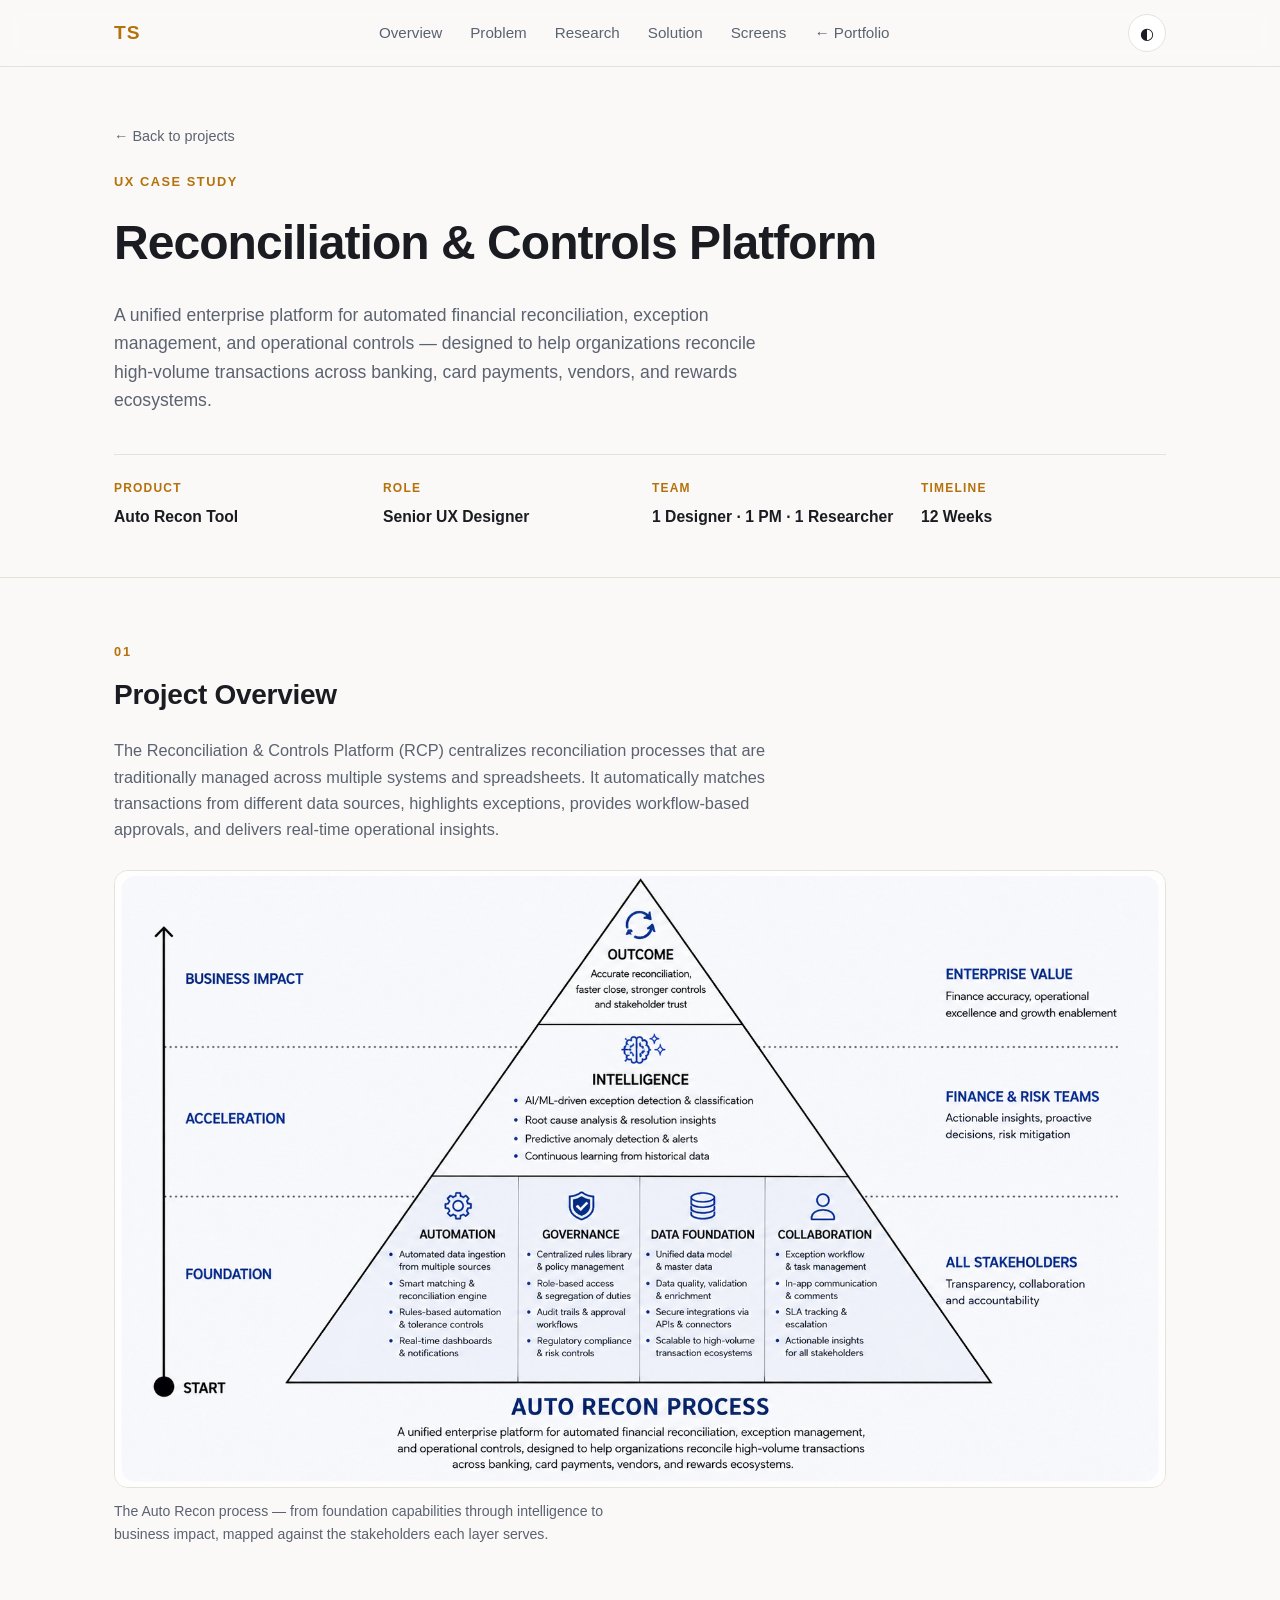
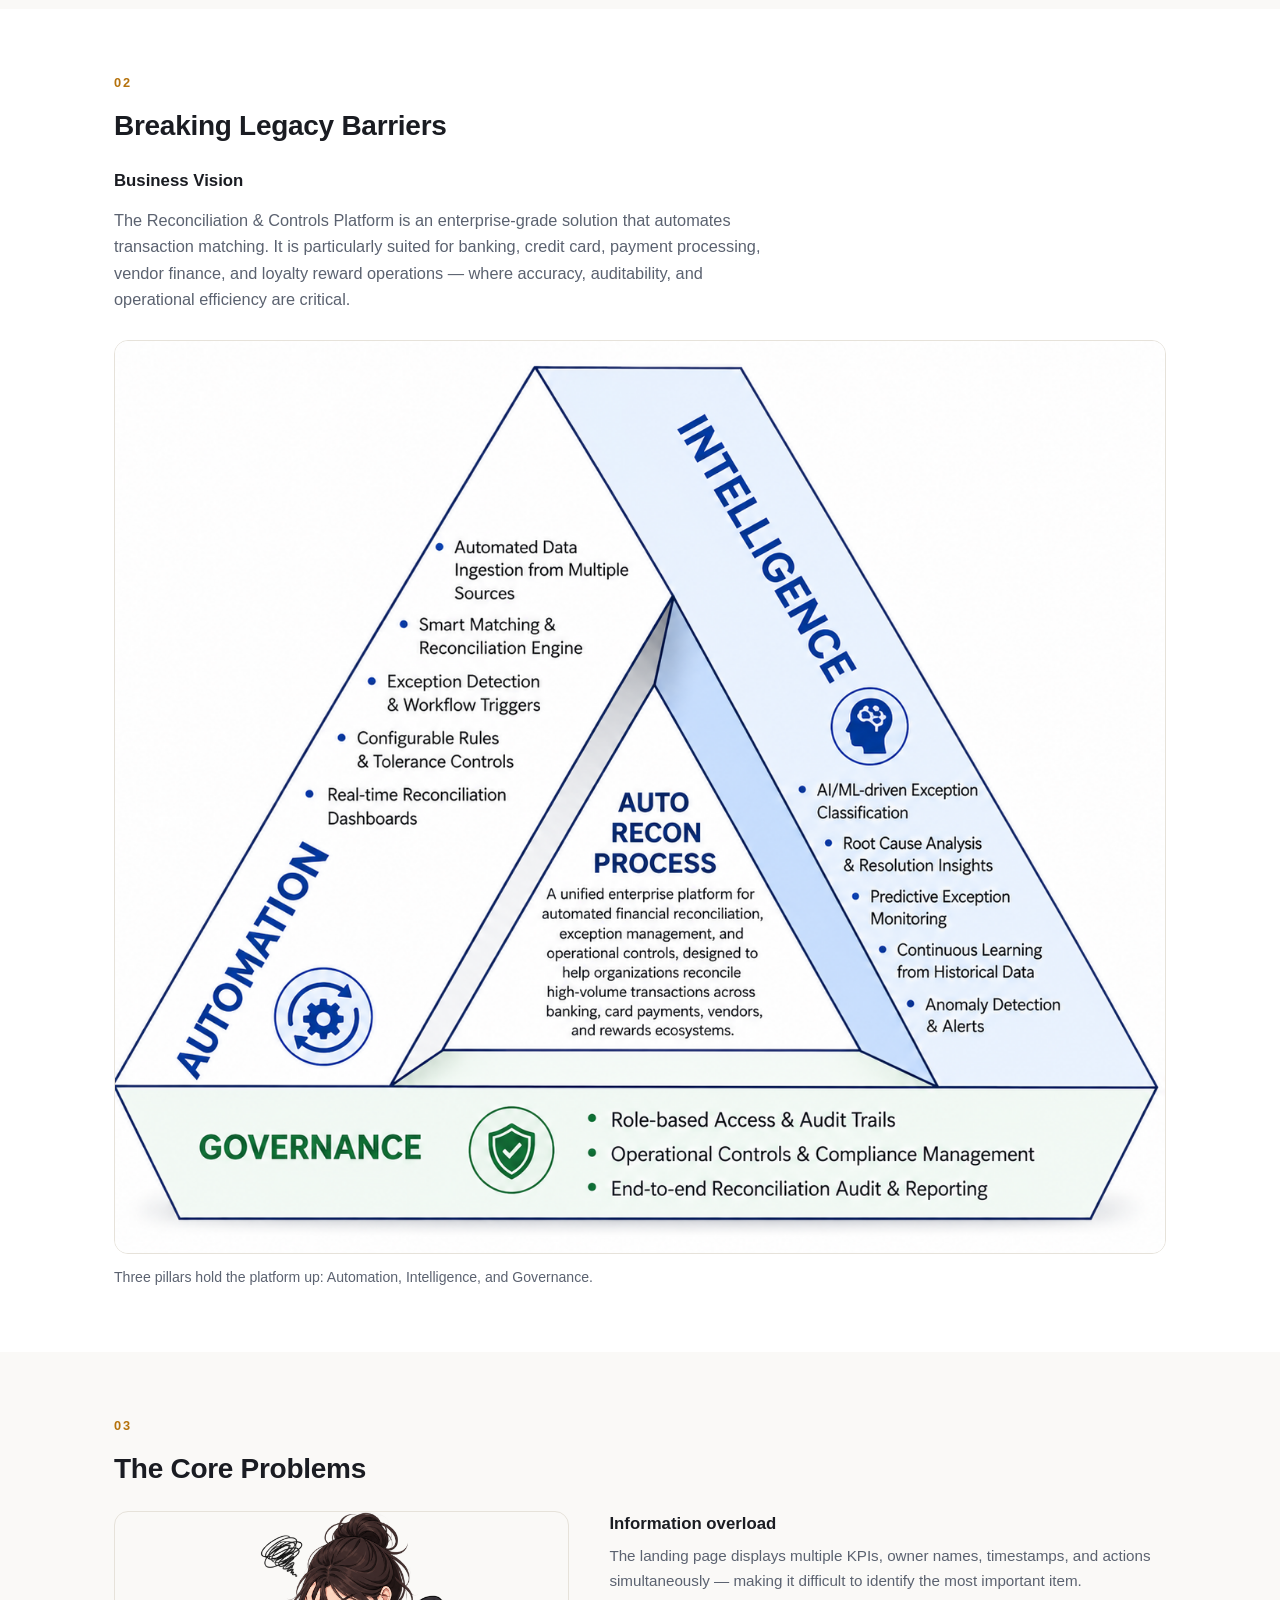
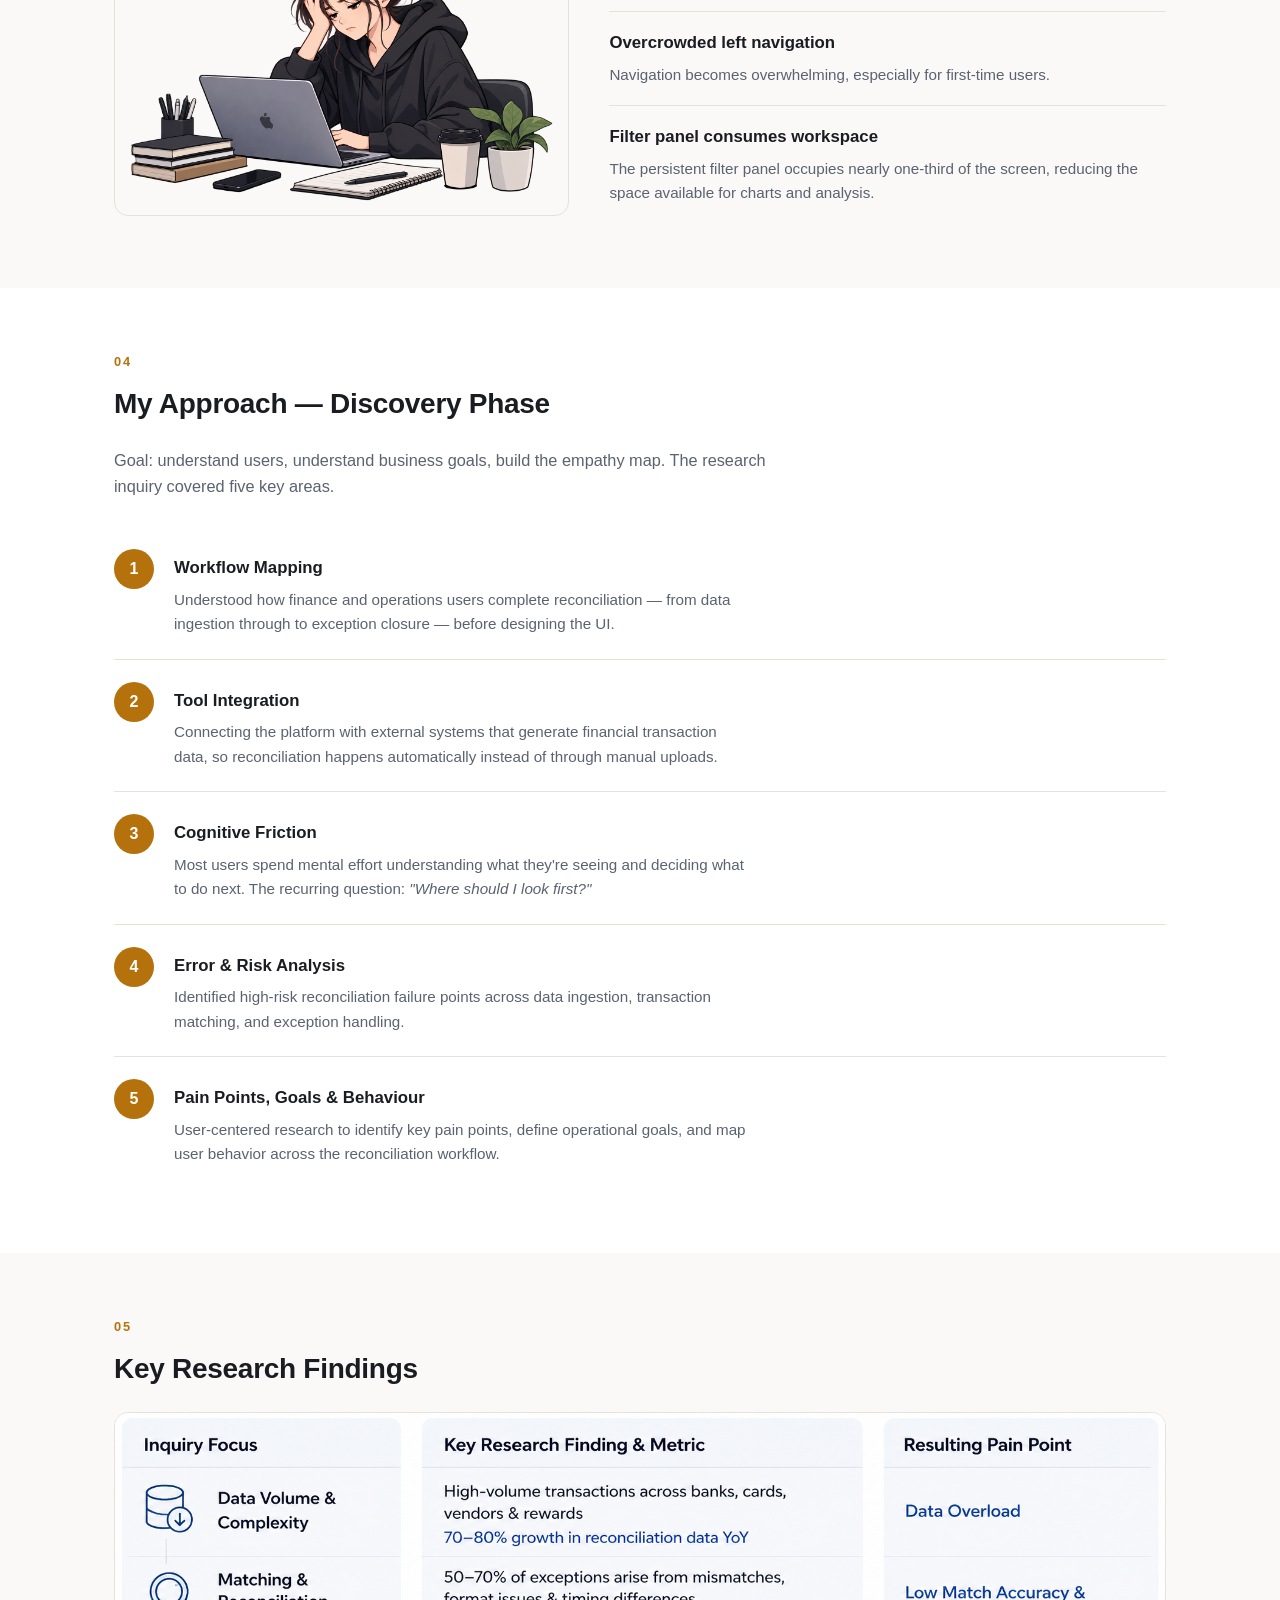
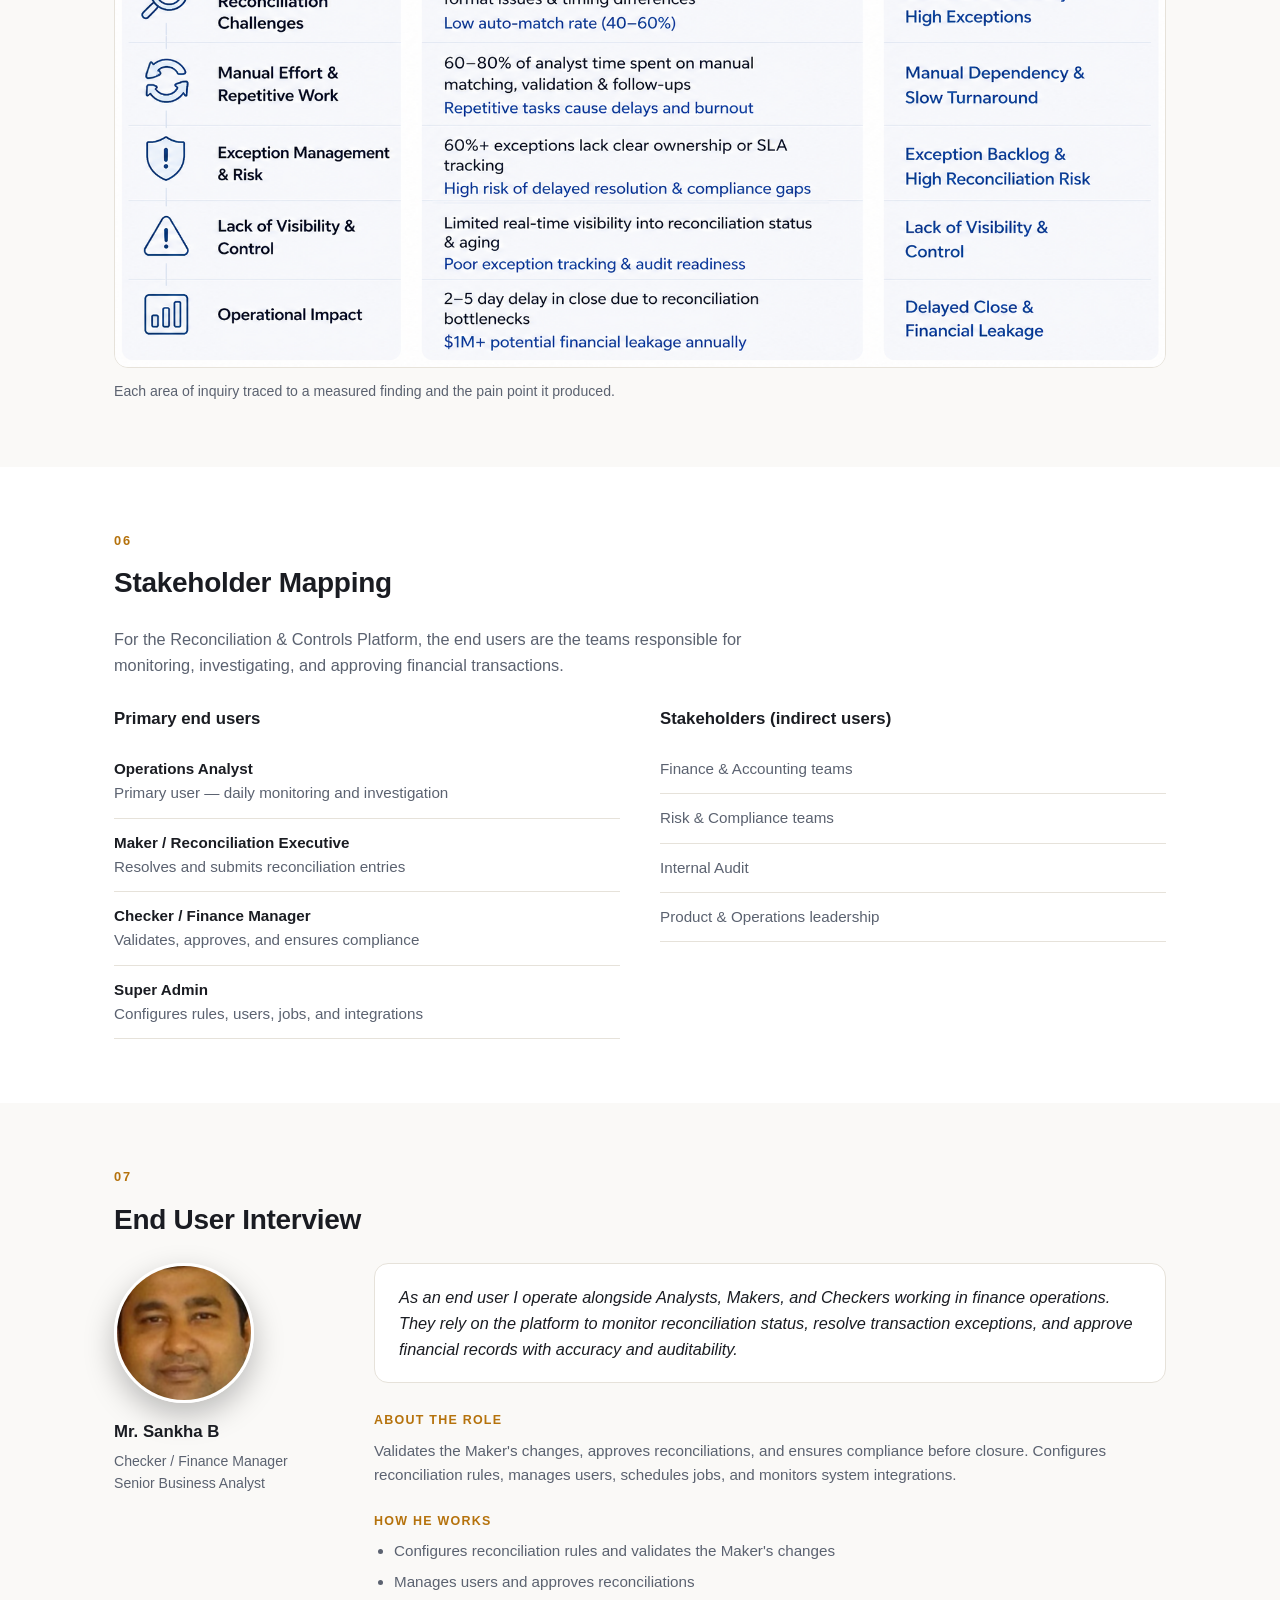
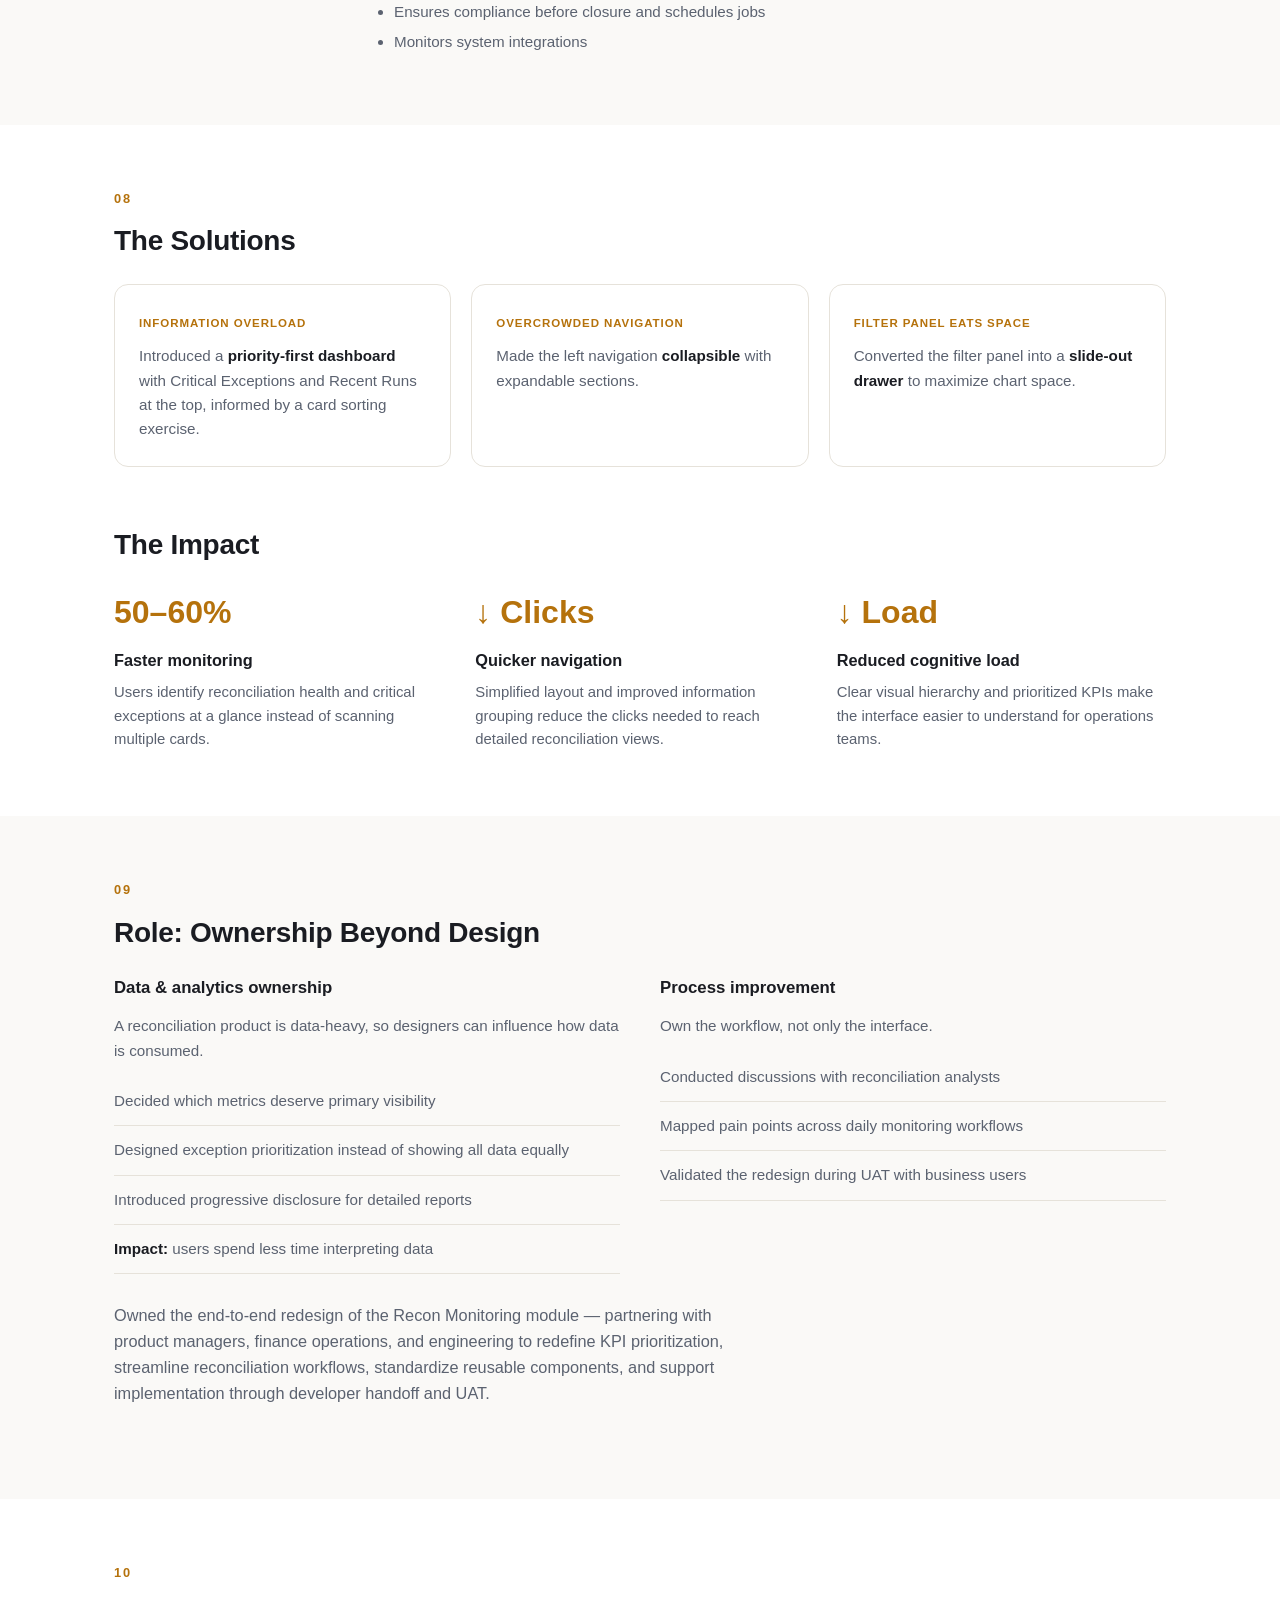
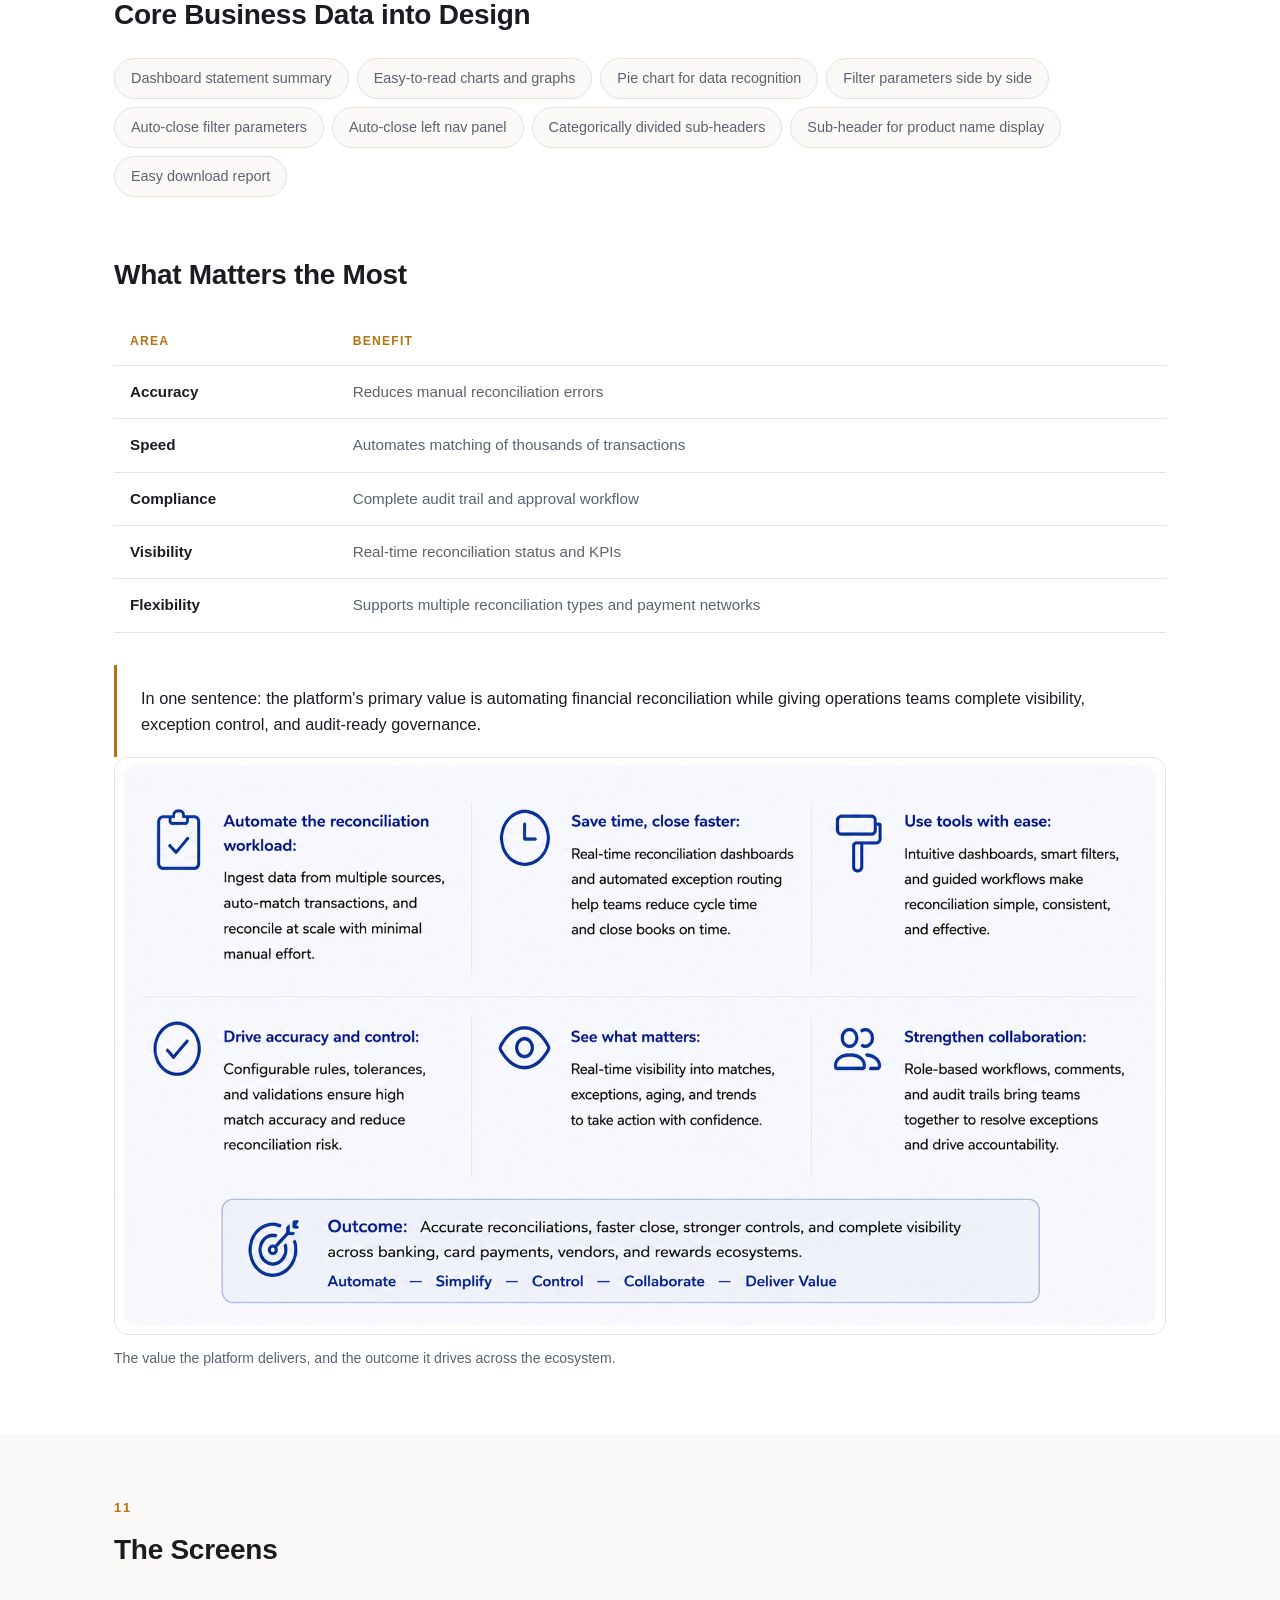
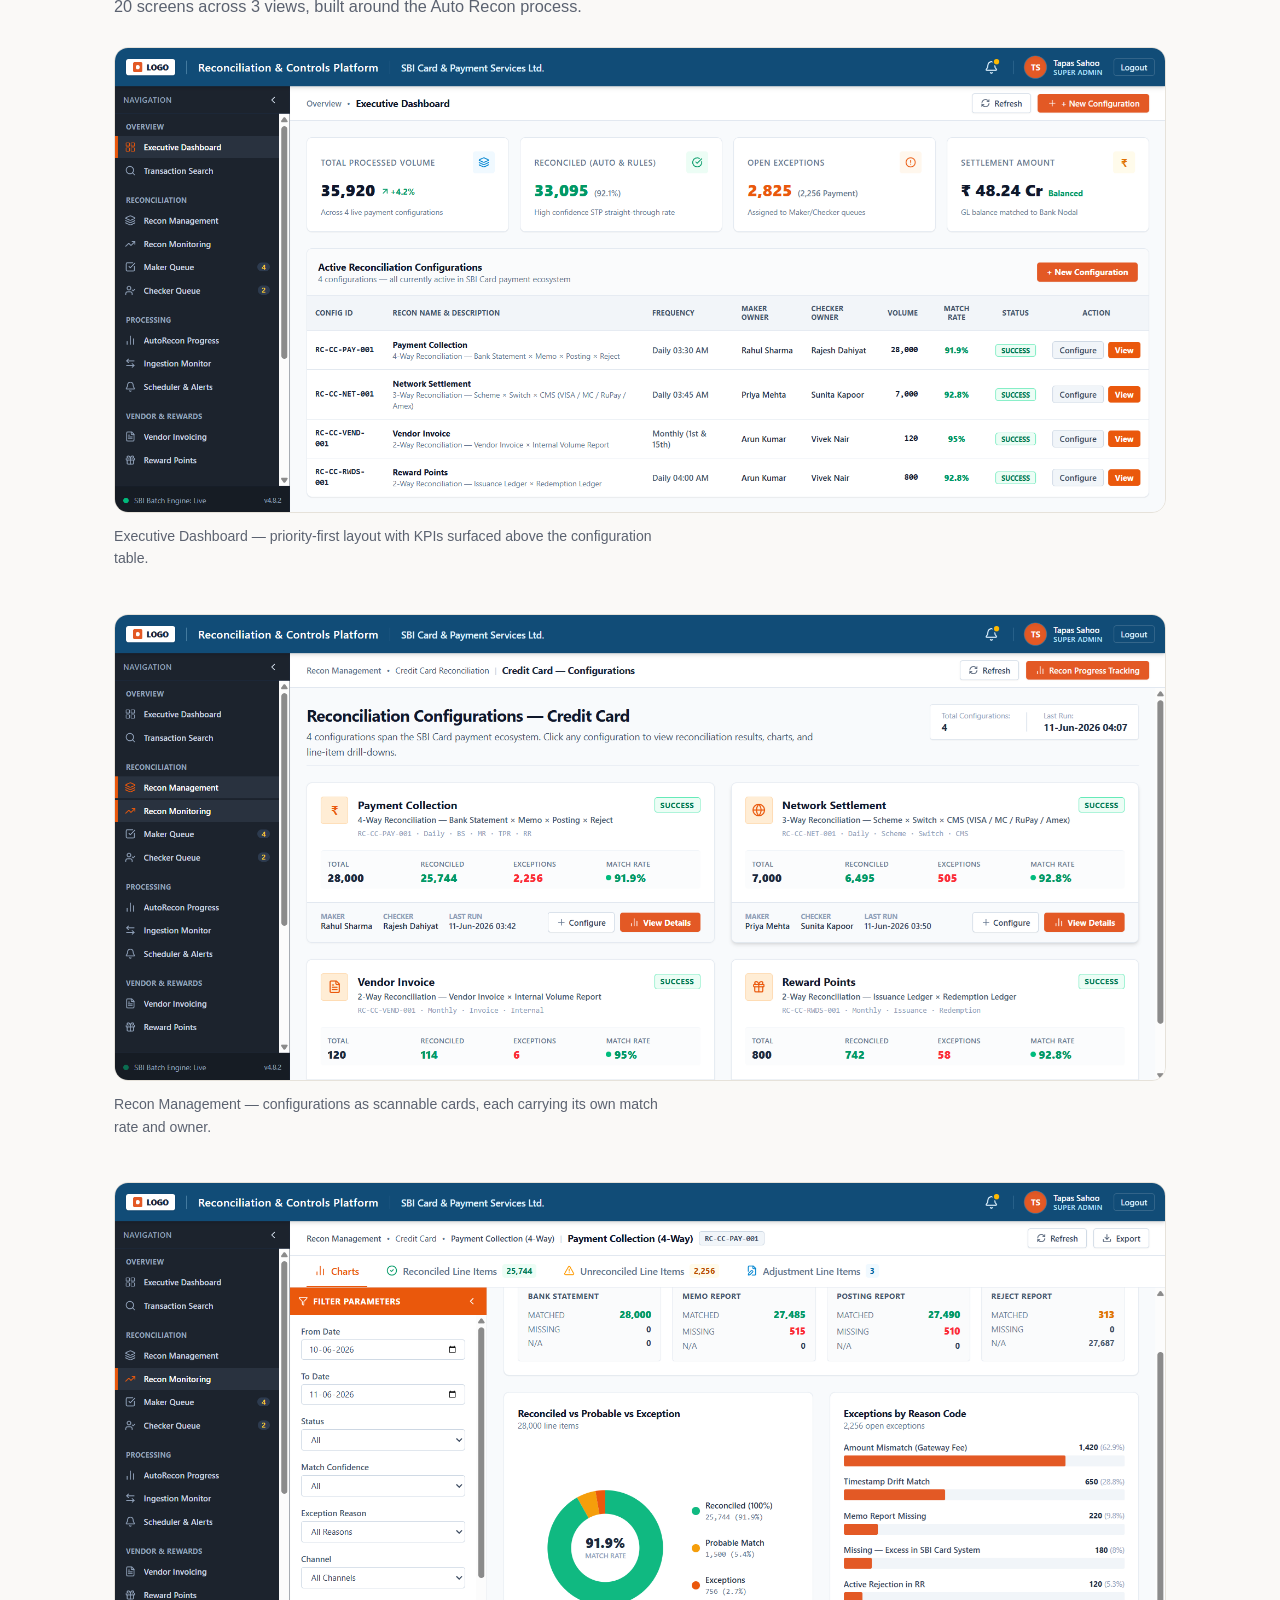
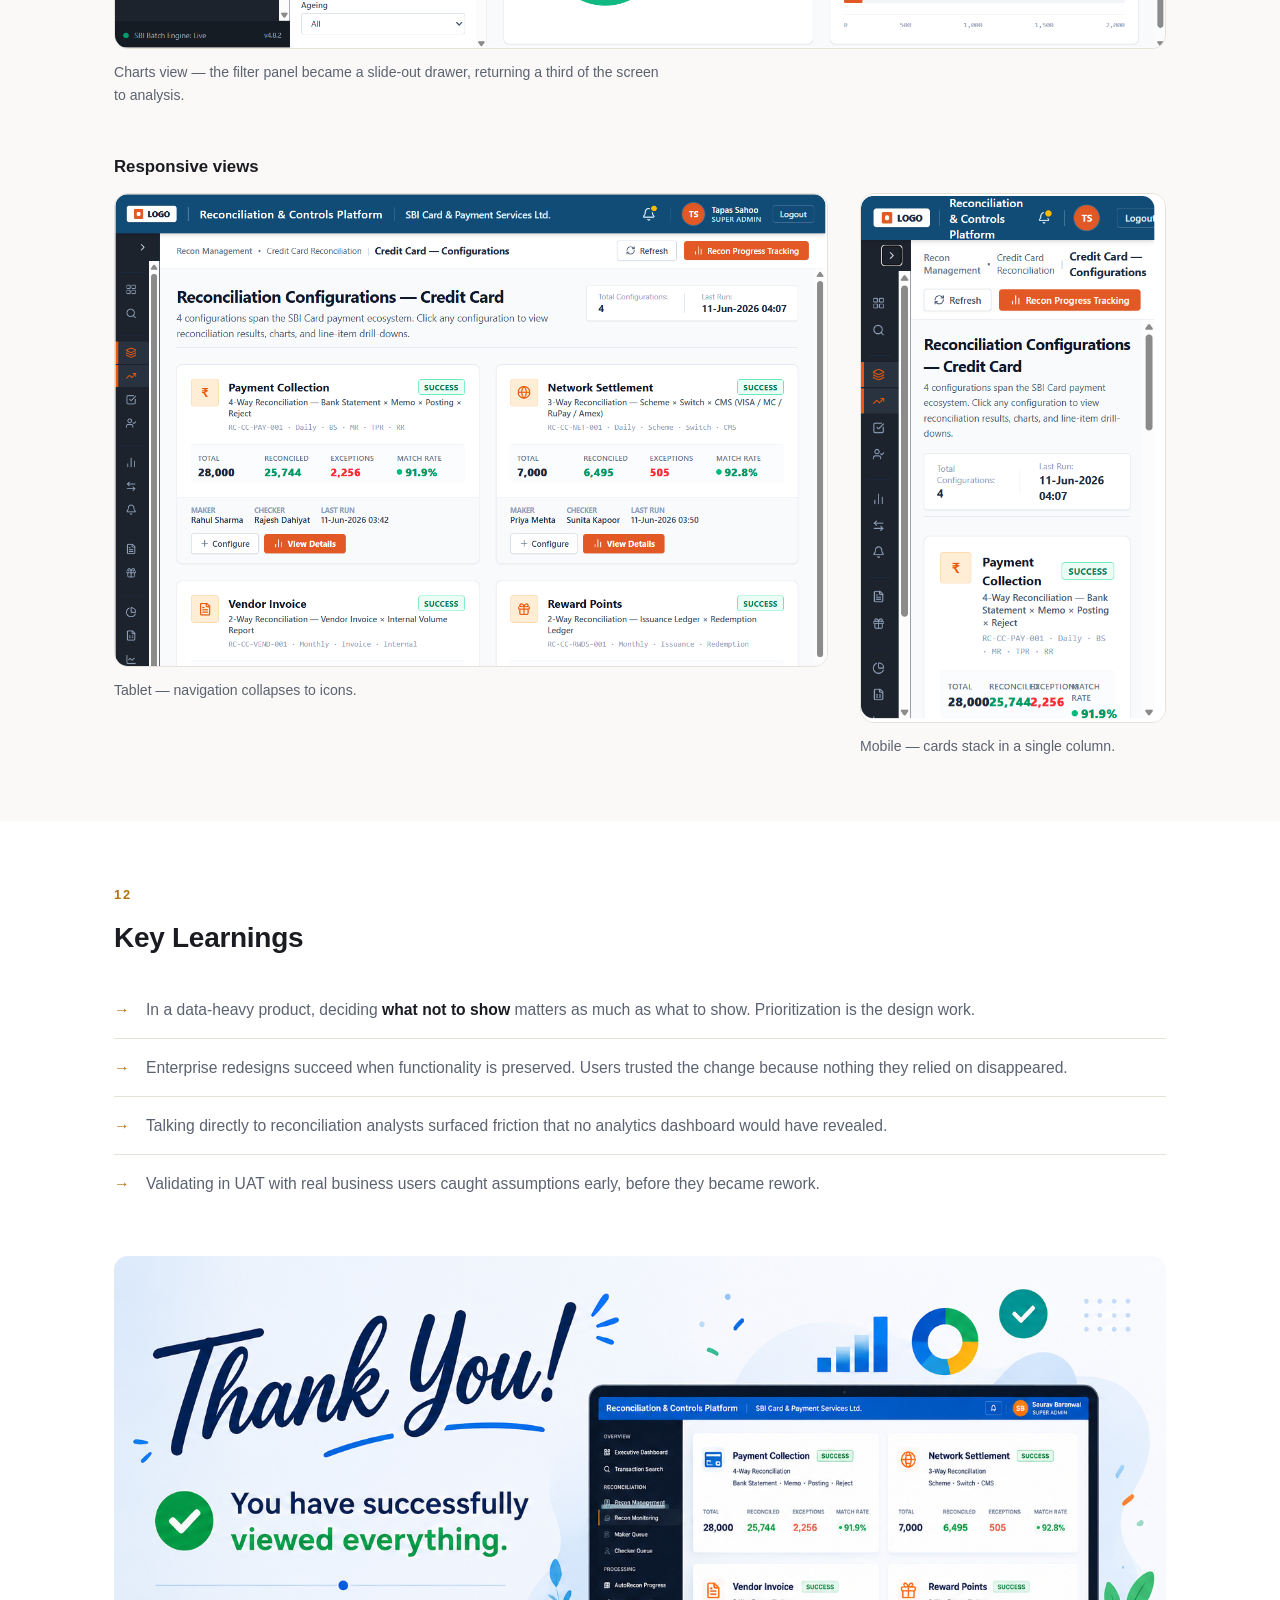
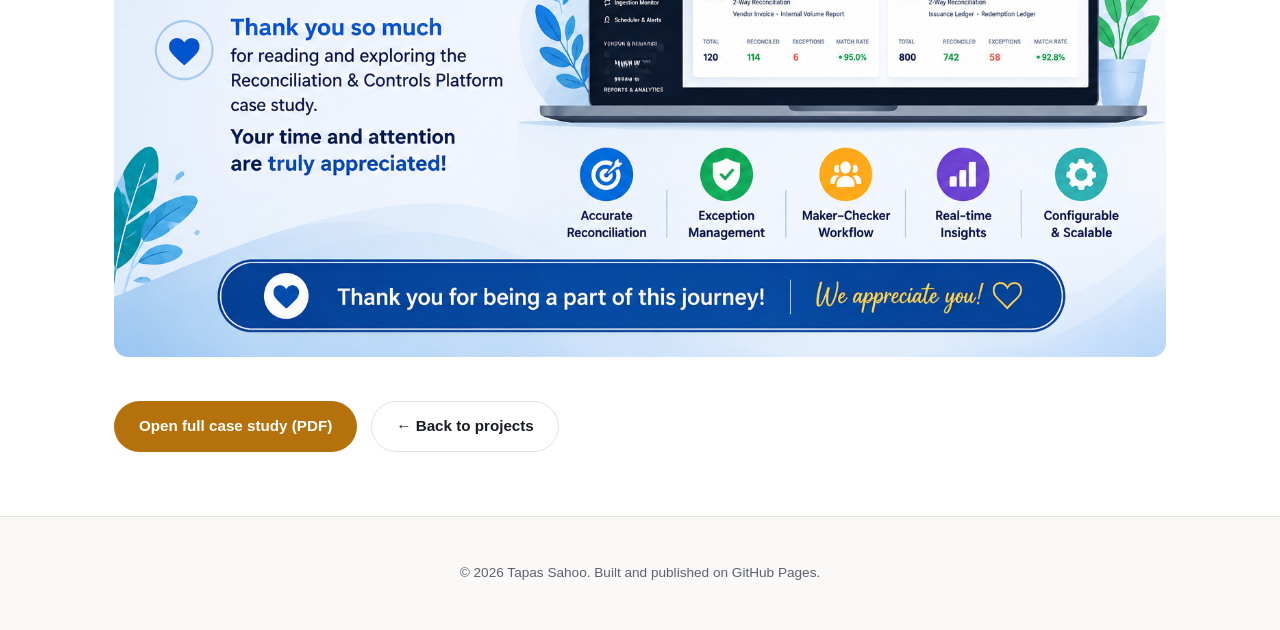
==== sbi-recon-case-study.html @ bb5eb477 "Add SBI Recon Tool UX case study page Split the combined PwC card: Talk2Data / Risk Sensing now link" ====
<!DOCTYPE html>
<html lang="en">
<head>
<meta charset="UTF-8">
<meta name="viewport" content="width=device-width, initial-scale=1.0">
<title>SBI Recon Tool — UX Case Study | Tapas Sahoo</title>
<meta name="description" content="UX case study: Reconciliation &amp; Controls Platform — a unified enterprise platform for automated financial reconciliation, exception management, and operational controls.">
<link rel="icon" href="data:,">
<link rel="stylesheet" href="style.css">
<link rel="stylesheet" href="case-study.css">
</head>
<body>

<nav id="navbar">
  <div class="nav-inner">
    <a href="index.html" class="logo">TS</a>
    <ul class="nav-links">
      <li><a href="#overview">Overview</a></li>
      <li><a href="#problem">Problem</a></li>
      <li><a href="#research">Research</a></li>
      <li><a href="#solution">Solution</a></li>
      <li><a href="#screens">Screens</a></li>
      <li><a href="index.html#projects">← Portfolio</a></li>
    </ul>
    <div class="nav-actions">
      <button id="theme-toggle" aria-label="Toggle color theme">◐</button>
      <button class="nav-toggle" id="nav-toggle" aria-label="Toggle menu">☰</button>
    </div>
  </div>
</nav>

<header class="cs-hero">
  <div class="cs-container">
    <a href="index.html#projects" class="back-link">← Back to projects</a>
    <p class="eyebrow">UX Case Study</p>
    <h1>Reconciliation &amp; Controls Platform</h1>
    <p class="cs-lede">A unified enterprise platform for automated financial reconciliation, exception management, and operational controls — designed to help organizations reconcile high-volume transactions across banking, card payments, vendors, and rewards ecosystems.</p>

    <dl class="cs-meta">
      <div><dt>Product</dt><dd>Auto Recon Tool</dd></div>
      <div><dt>Role</dt><dd>Senior UX Designer</dd></div>
      <div><dt>Team</dt><dd>1 Designer · 1 PM · 1 Researcher</dd></div>
      <div><dt>Timeline</dt><dd>12 Weeks</dd></div>
    </dl>
  </div>
</header>

<main>

  <section id="overview" class="cs-section">
    <div class="cs-container">
      <span class="cs-num">01</span>
      <h2>Project Overview</h2>
      <p class="cs-body">
        The Reconciliation &amp; Controls Platform (RCP) centralizes reconciliation processes that are
        traditionally managed across multiple systems and spreadsheets. It automatically matches
        transactions from different data sources, highlights exceptions, provides workflow-based
        approvals, and delivers real-time operational insights.
      </p>

      <figure class="cs-figure">
        <a href="assets/recon/auto-recon.png" target="_blank" rel="noopener">
          <img src="assets/recon/auto-recon.png" alt="Auto Recon process pyramid showing Foundation, Acceleration, and Business Impact layers mapped to stakeholder value" loading="lazy">
        </a>
        <figcaption>The Auto Recon process — from foundation capabilities through intelligence to business impact, mapped against the stakeholders each layer serves.</figcaption>
      </figure>
    </div>
  </section>

  <section class="cs-section alt">
    <div class="cs-container">
      <span class="cs-num">02</span>
      <h2>Breaking Legacy Barriers</h2>
      <h3 class="cs-sub">Business Vision</h3>
      <p class="cs-body">
        The Reconciliation &amp; Controls Platform is an enterprise-grade solution that automates
        transaction matching. It is particularly suited for banking, credit card, payment processing,
        vendor finance, and loyalty reward operations — where accuracy, auditability, and operational
        efficiency are critical.
      </p>

      <figure class="cs-figure">
        <a href="assets/recon/ownership.png" target="_blank" rel="noopener">
          <img src="assets/recon/ownership.png" alt="Platform pillars triangle: Automation, Intelligence, and Governance surrounding the Auto Recon process" loading="lazy">
        </a>
        <figcaption>Three pillars hold the platform up: Automation, Intelligence, and Governance.</figcaption>
      </figure>
    </div>
  </section>

  <section id="problem" class="cs-section">
    <div class="cs-container">
      <span class="cs-num">03</span>
      <h2>The Core Problems</h2>

      <div class="cs-split">
        <div class="cs-split-media">
          <img src="assets/recon/problem.png" alt="Illustration of an analyst looking overwhelmed at a laptop" loading="lazy">
        </div>
        <div class="cs-split-body">
          <div class="problem-item">
            <h3>Information overload</h3>
            <p>The landing page displays multiple KPIs, owner names, timestamps, and actions simultaneously — making it difficult to identify the most important item.</p>
          </div>
          <div class="problem-item">
            <h3>Overcrowded left navigation</h3>
            <p>Navigation becomes overwhelming, especially for first-time users.</p>
          </div>
          <div class="problem-item">
            <h3>Filter panel consumes workspace</h3>
            <p>The persistent filter panel occupies nearly one-third of the screen, reducing the space available for charts and analysis.</p>
          </div>
        </div>
      </div>
    </div>
  </section>

  <section id="research" class="cs-section alt">
    <div class="cs-container">
      <span class="cs-num">04</span>
      <h2>My Approach — Discovery Phase</h2>
      <p class="cs-body">Goal: understand users, understand business goals, build the empathy map. The research inquiry covered five key areas.</p>

      <ol class="approach-list">
        <li>
          <span class="approach-num">1</span>
          <div>
            <h3>Workflow Mapping</h3>
            <p>Understood how finance and operations users complete reconciliation — from data ingestion through to exception closure — before designing the UI.</p>
          </div>
        </li>
        <li>
          <span class="approach-num">2</span>
          <div>
            <h3>Tool Integration</h3>
            <p>Connecting the platform with external systems that generate financial transaction data, so reconciliation happens automatically instead of through manual uploads.</p>
          </div>
        </li>
        <li>
          <span class="approach-num">3</span>
          <div>
            <h3>Cognitive Friction</h3>
            <p>Most users spend mental effort understanding what they're seeing and deciding what to do next. The recurring question: <em>"Where should I look first?"</em></p>
          </div>
        </li>
        <li>
          <span class="approach-num">4</span>
          <div>
            <h3>Error &amp; Risk Analysis</h3>
            <p>Identified high-risk reconciliation failure points across data ingestion, transaction matching, and exception handling.</p>
          </div>
        </li>
        <li>
          <span class="approach-num">5</span>
          <div>
            <h3>Pain Points, Goals &amp; Behaviour</h3>
            <p>User-centered research to identify key pain points, define operational goals, and map user behavior across the reconciliation workflow.</p>
          </div>
        </li>
      </ol>
    </div>
  </section>

  <section class="cs-section">
    <div class="cs-container">
      <span class="cs-num">05</span>
      <h2>Key Research Findings</h2>

      <figure class="cs-figure">
        <a href="assets/recon/key-findings.png" target="_blank" rel="noopener">
          <img src="assets/recon/key-findings.png" alt="Research findings table mapping inquiry focus to key metrics and the resulting pain point" loading="lazy">
        </a>
        <figcaption>Each area of inquiry traced to a measured finding and the pain point it produced.</figcaption>
      </figure>
    </div>
  </section>

  <section class="cs-section alt">
    <div class="cs-container">
      <span class="cs-num">06</span>
      <h2>Stakeholder Mapping</h2>
      <p class="cs-body">
        For the Reconciliation &amp; Controls Platform, the end users are the teams responsible for
        monitoring, investigating, and approving financial transactions.
      </p>

      <div class="two-col">
        <div>
          <h3 class="cs-sub">Primary end users</h3>
          <ul class="plain-list">
            <li><strong>Operations Analyst</strong><br>Primary user — daily monitoring and investigation</li>
            <li><strong>Maker / Reconciliation Executive</strong><br>Resolves and submits reconciliation entries</li>
            <li><strong>Checker / Finance Manager</strong><br>Validates, approves, and ensures compliance</li>
            <li><strong>Super Admin</strong><br>Configures rules, users, jobs, and integrations</li>
          </ul>
        </div>
        <div>
          <h3 class="cs-sub">Stakeholders (indirect users)</h3>
          <ul class="plain-list">
            <li>Finance &amp; Accounting teams</li>
            <li>Risk &amp; Compliance teams</li>
            <li>Internal Audit</li>
            <li>Product &amp; Operations leadership</li>
          </ul>
        </div>
      </div>
    </div>
  </section>

  <section class="cs-section">
    <div class="cs-container">
      <span class="cs-num">07</span>
      <h2>End User Interview</h2>

      <div class="interview">
        <div class="interview-person">
          <img src="assets/recon/sankha-b.png" alt="Portrait of Mr. Sankha B, Senior Business Analyst" loading="lazy">
          <h3>Mr. Sankha B</h3>
          <p class="interview-role">Checker / Finance Manager<br>Senior Business Analyst</p>
        </div>
        <div class="interview-body">
          <blockquote>
            As an end user I operate alongside Analysts, Makers, and Checkers working in finance
            operations. They rely on the platform to monitor reconciliation status, resolve transaction
            exceptions, and approve financial records with accuracy and auditability.
          </blockquote>
          <h4>About the role</h4>
          <p>Validates the Maker's changes, approves reconciliations, and ensures compliance before closure. Configures reconciliation rules, manages users, schedules jobs, and monitors system integrations.</p>
          <h4>How he works</h4>
          <ul>
            <li>Configures reconciliation rules and validates the Maker's changes</li>
            <li>Manages users and approves reconciliations</li>
            <li>Ensures compliance before closure and schedules jobs</li>
            <li>Monitors system integrations</li>
          </ul>
        </div>
      </div>
    </div>
  </section>

  <section id="solution" class="cs-section alt">
    <div class="cs-container">
      <span class="cs-num">08</span>
      <h2>The Solutions</h2>

      <div class="solution-grid">
        <div class="solution-card">
          <span class="solution-tag">Information overload</span>
          <p>Introduced a <strong>priority-first dashboard</strong> with Critical Exceptions and Recent Runs at the top, informed by a card sorting exercise.</p>
        </div>
        <div class="solution-card">
          <span class="solution-tag">Overcrowded navigation</span>
          <p>Made the left navigation <strong>collapsible</strong> with expandable sections.</p>
        </div>
        <div class="solution-card">
          <span class="solution-tag">Filter panel eats space</span>
          <p>Converted the filter panel into a <strong>slide-out drawer</strong> to maximize chart space.</p>
        </div>
      </div>

      <h2 class="cs-h2-spaced">The Impact</h2>
      <div class="impact-row">
        <div class="impact">
          <span class="impact-num">50–60%</span>
          <h3>Faster monitoring</h3>
          <p>Users identify reconciliation health and critical exceptions at a glance instead of scanning multiple cards.</p>
        </div>
        <div class="impact">
          <span class="impact-num">↓ Clicks</span>
          <h3>Quicker navigation</h3>
          <p>Simplified layout and improved information grouping reduce the clicks needed to reach detailed reconciliation views.</p>
        </div>
        <div class="impact">
          <span class="impact-num">↓ Load</span>
          <h3>Reduced cognitive load</h3>
          <p>Clear visual hierarchy and prioritized KPIs make the interface easier to understand for operations teams.</p>
        </div>
      </div>
    </div>
  </section>

  <section class="cs-section">
    <div class="cs-container">
      <span class="cs-num">09</span>
      <h2>Role: Ownership Beyond Design</h2>

      <div class="two-col">
        <div class="own-block">
          <h3 class="cs-sub">Data &amp; analytics ownership</h3>
          <p class="cs-note">A reconciliation product is data-heavy, so designers can influence how data is consumed.</p>
          <ul class="plain-list">
            <li>Decided which metrics deserve primary visibility</li>
            <li>Designed exception prioritization instead of showing all data equally</li>
            <li>Introduced progressive disclosure for detailed reports</li>
            <li><strong>Impact:</strong> users spend less time interpreting data</li>
          </ul>
        </div>
        <div class="own-block">
          <h3 class="cs-sub">Process improvement</h3>
          <p class="cs-note">Own the workflow, not only the interface.</p>
          <ul class="plain-list">
            <li>Conducted discussions with reconciliation analysts</li>
            <li>Mapped pain points across daily monitoring workflows</li>
            <li>Validated the redesign during UAT with business users</li>
          </ul>
        </div>
      </div>

      <p class="cs-body cs-body-spaced">
        Owned the end-to-end redesign of the Recon Monitoring module — partnering with product managers,
        finance operations, and engineering to redefine KPI prioritization, streamline reconciliation
        workflows, standardize reusable components, and support implementation through developer handoff
        and UAT.
      </p>
    </div>
  </section>

  <section class="cs-section alt">
    <div class="cs-container">
      <span class="cs-num">10</span>
      <h2>Core Business Data into Design</h2>
      <ul class="tag-list tag-list-lg">
        <li>Dashboard statement summary</li>
        <li>Easy-to-read charts and graphs</li>
        <li>Pie chart for data recognition</li>
        <li>Filter parameters side by side</li>
        <li>Auto-close filter parameters</li>
        <li>Auto-close left nav panel</li>
        <li>Categorically divided sub-headers</li>
        <li>Sub-header for product name display</li>
        <li>Easy download report</li>
      </ul>

      <h2 class="cs-h2-spaced">What Matters the Most</h2>
      <div class="table-wrap">
        <table class="cs-table">
          <thead><tr><th>Area</th><th>Benefit</th></tr></thead>
          <tbody>
            <tr><td>Accuracy</td><td>Reduces manual reconciliation errors</td></tr>
            <tr><td>Speed</td><td>Automates matching of thousands of transactions</td></tr>
            <tr><td>Compliance</td><td>Complete audit trail and approval workflow</td></tr>
            <tr><td>Visibility</td><td>Real-time reconciliation status and KPIs</td></tr>
            <tr><td>Flexibility</td><td>Supports multiple reconciliation types and payment networks</td></tr>
          </tbody>
        </table>
      </div>
      <p class="cs-pullquote">
        In one sentence: the platform's primary value is automating financial reconciliation while giving
        operations teams complete visibility, exception control, and audit-ready governance.
      </p>

      <figure class="cs-figure">
        <a href="assets/recon/stakeholders.png" target="_blank" rel="noopener">
          <img src="assets/recon/stakeholders.png" alt="Six platform benefits with an outcome summary: automate, simplify, control, collaborate, deliver value" loading="lazy">
        </a>
        <figcaption>The value the platform delivers, and the outcome it drives across the ecosystem.</figcaption>
      </figure>
    </div>
  </section>

  <section id="screens" class="cs-section">
    <div class="cs-container">
      <span class="cs-num">11</span>
      <h2>The Screens</h2>
      <p class="cs-body">20 screens across 3 views, built around the Auto Recon process.</p>

      <figure class="cs-figure">
        <a href="assets/recon/screen-dashboard.png" target="_blank" rel="noopener">
          <img src="assets/recon/screen-dashboard.png" alt="Executive dashboard showing processed volume, reconciled totals, open exceptions, settlement amount, and active reconciliation configurations" loading="lazy">
        </a>
        <figcaption>Executive Dashboard — priority-first layout with KPIs surfaced above the configuration table.</figcaption>
      </figure>

      <figure class="cs-figure">
        <a href="assets/recon/screen-configurations.png" target="_blank" rel="noopener">
          <img src="assets/recon/screen-configurations.png" alt="Reconciliation configurations screen showing four credit card configurations as cards with match rates" loading="lazy">
        </a>
        <figcaption>Recon Management — configurations as scannable cards, each carrying its own match rate and owner.</figcaption>
      </figure>

      <figure class="cs-figure">
        <a href="assets/recon/screen-charts.png" target="_blank" rel="noopener">
          <img src="assets/recon/screen-charts.png" alt="Charts view with slide-out filter drawer, match rate donut chart, and exceptions by reason code" loading="lazy">
        </a>
        <figcaption>Charts view — the filter panel became a slide-out drawer, returning a third of the screen to analysis.</figcaption>
      </figure>

      <h3 class="cs-sub cs-sub-spaced">Responsive views</h3>
      <div class="responsive-row">
        <figure class="cs-figure cs-figure-tab">
          <a href="assets/recon/screen-tablet.png" target="_blank" rel="noopener">
            <img src="assets/recon/screen-tablet.png" alt="Tablet view of the reconciliation configurations screen with icon-only collapsed navigation" loading="lazy">
          </a>
          <figcaption>Tablet — navigation collapses to icons.</figcaption>
        </figure>
        <figure class="cs-figure cs-figure-mob">
          <a href="assets/recon/screen-mobile.png" target="_blank" rel="noopener">
            <img src="assets/recon/screen-mobile.png" alt="Mobile view of the reconciliation configurations screen with stacked cards" loading="lazy">
          </a>
          <figcaption>Mobile — cards stack in a single column.</figcaption>
        </figure>
      </div>
    </div>
  </section>

  <section class="cs-section alt">
    <div class="cs-container">
      <span class="cs-num">12</span>
      <h2>Key Learnings</h2>
      <ul class="learning-list">
        <li>In a data-heavy product, deciding <strong>what not to show</strong> matters as much as what to show. Prioritization is the design work.</li>
        <li>Enterprise redesigns succeed when functionality is preserved. Users trusted the change because nothing they relied on disappeared.</li>
        <li>Talking directly to reconciliation analysts surfaced friction that no analytics dashboard would have revealed.</li>
        <li>Validating in UAT with real business users caught assumptions early, before they became rework.</li>
      </ul>

      <figure class="cs-figure cs-figure-thanks">
        <img src="assets/recon/thank-you.png" alt="Thank you card summarizing the Reconciliation and Controls Platform case study" loading="lazy">
      </figure>

      <div class="cs-cta">
        <a href="assets/recon/Recon_UX_CaseStudy.pdf" class="btn btn-primary" target="_blank" rel="noopener">Open full case study (PDF)</a>
        <a href="index.html#projects" class="btn btn-outline">← Back to projects</a>
      </div>
    </div>
  </section>

</main>

<footer>
  <p>&copy; <span id="year"></span> Tapas Sahoo. Built and published on GitHub Pages.</p>
</footer>

<script src="script.js"></script>
</body>
</html>
---- style.css ----
:root {
  --bg: #0f1115;
  --bg-alt: #161923;
  --surface: #1c2030;
  --text: #eef0f4;
  --text-muted: #a3aab8;
  --accent: #e8a13d;
  --accent-text: #1a1200;
  --border: #2a2f42;
  --radius: 14px;
  --max-width: 1100px;
}

:root[data-theme="light"] {
  --bg: #faf9f7;
  --bg-alt: #ffffff;
  --surface: #ffffff;
  --text: #1a1c22;
  --text-muted: #5b6270;
  --accent: #b5720c;
  --accent-text: #ffffff;
  --border: #e6e2da;
}

@media (prefers-color-scheme: light) {
  :root:not([data-theme="dark"]) {
    --bg: #faf9f7;
    --bg-alt: #ffffff;
    --surface: #ffffff;
    --text: #1a1c22;
    --text-muted: #5b6270;
    --accent: #b5720c;
    --accent-text: #ffffff;
    --border: #e6e2da;
  }
}

* { box-sizing: border-box; }

html { scroll-behavior: smooth; }

body {
  margin: 0;
  background: var(--bg);
  color: var(--text);
  font-family: -apple-system, BlinkMacSystemFont, "Segoe UI", Roboto, Helvetica, Arial, sans-serif;
  line-height: 1.6;
  transition: background 0.2s ease, color 0.2s ease;
}

a { color: inherit; }

img { max-width: 100%; display: block; }

/* Nav */
#navbar {
  position: sticky;
  top: 0;
  z-index: 50;
  background: color-mix(in srgb, var(--bg) 85%, transparent);
  backdrop-filter: blur(10px);
  border-bottom: 1px solid var(--border);
}

.nav-inner {
  max-width: var(--max-width);
  margin: 0 auto;
  padding: 14px 24px;
  display: flex;
  align-items: center;
  justify-content: space-between;
  gap: 16px;
}

.logo {
  font-weight: 700;
  font-size: 1.2rem;
  text-decoration: none;
  color: var(--accent);
  letter-spacing: 0.05em;
}

.nav-links {
  list-style: none;
  display: flex;
  gap: 28px;
  margin: 0;
  padding: 0;
}

.nav-links a {
  text-decoration: none;
  color: var(--text-muted);
  font-size: 0.95rem;
  font-weight: 500;
}

.nav-links a:hover { color: var(--accent); }

.nav-actions { display: flex; align-items: center; gap: 8px; }

#theme-toggle, .nav-toggle {
  background: var(--surface);
  border: 1px solid var(--border);
  color: var(--text);
  width: 38px;
  height: 38px;
  border-radius: 50%;
  cursor: pointer;
  font-size: 1rem;
}

.nav-toggle { display: none; border-radius: 8px; }

/* Hero */
.hero {
  max-width: var(--max-width);
  margin: 0 auto;
  padding: 64px 24px 40px;
}

.hero-inner {
  display: flex;
  align-items: center;
  gap: 48px;
  justify-content: space-between;
}

.hero-text { flex: 1 1 480px; }

.eyebrow {
  color: var(--accent);
  text-transform: uppercase;
  letter-spacing: 0.12em;
  font-size: 0.8rem;
  font-weight: 700;
  margin: 0 0 12px;
}

.hero h1 {
  font-size: clamp(2.2rem, 5vw, 3.4rem);
  margin: 0 0 16px;
  font-weight: 800;
  letter-spacing: -0.02em;
}

.tagline {
  color: var(--text-muted);
  font-size: 1.15rem;
  max-width: 46ch;
  margin: 0 0 28px;
}

.hero-cta { display: flex; gap: 14px; flex-wrap: wrap; margin-bottom: 28px; }

.btn {
  display: inline-block;
  padding: 12px 24px;
  border-radius: 999px;
  text-decoration: none;
  font-weight: 600;
  font-size: 0.95rem;
  border: 1px solid transparent;
  transition: transform 0.15s ease, opacity 0.15s ease;
}

.btn:hover { transform: translateY(-2px); }

.btn-primary { background: var(--accent); color: var(--accent-text); }

.btn-outline { border-color: var(--border); color: var(--text); }

.hero-meta {
  display: flex;
  flex-wrap: wrap;
  gap: 18px;
  color: var(--text-muted);
  font-size: 0.9rem;
}

.hero-photo {
  flex: 0 0 220px;
  width: 220px;
  height: 220px;
  border-radius: 50%;
  overflow: hidden;
  border: 3px solid var(--surface);
  box-shadow: 0 20px 50px rgba(0,0,0,0.35);
}

.hero-photo img { width: 100%; height: 100%; object-fit: cover; }

/* Sections */
.section {
  max-width: var(--max-width);
  margin: 0 auto;
  padding: 64px 24px;
}

.section.alt { background: var(--bg-alt); max-width: 100%; }
.section.alt > * { max-width: var(--max-width); margin-left: auto; margin-right: auto; }
.section.alt .skills-grid,
.section.alt .project-grid { max-width: var(--max-width); margin-left: auto; margin-right: auto; }

.section-title {
  font-size: 1.8rem;
  font-weight: 800;
  margin: 0 0 32px;
  letter-spacing: -0.01em;
}

.about-text {
  color: var(--text-muted);
  font-size: 1.05rem;
  max-width: 70ch;
}

.stat-row {
  display: flex;
  gap: 40px;
  flex-wrap: wrap;
  margin-top: 36px;
}

.stat { display: flex; flex-direction: column; }

.stat-num { font-size: 2.2rem; font-weight: 800; color: var(--accent); }

.stat-label { color: var(--text-muted); font-size: 0.9rem; }

/* Skills */
.skills-grid {
  display: grid;
  grid-template-columns: repeat(auto-fit, minmax(240px, 1fr));
  gap: 20px;
}

.skill-card {
  background: var(--surface);
  border: 1px solid var(--border);
  border-radius: var(--radius);
  padding: 24px;
}

.skill-card h3 { margin: 0 0 16px; font-size: 1.05rem; }

.tag-list {
  list-style: none;
  padding: 0;
  margin: 0;
  display: flex;
  flex-wrap: wrap;
  gap: 8px;
}

.tag-list li {
  background: var(--bg);
  border: 1px solid var(--border);
  padding: 5px 12px;
  border-radius: 999px;
  font-size: 0.82rem;
  color: var(--text-muted);
}

/* Timeline */
.timeline { position: relative; padding-left: 28px; border-left: 2px solid var(--border); }

.timeline-item { position: relative; padding-bottom: 44px; }

.timeline-item:last-child { padding-bottom: 0; }

.timeline-marker {
  position: absolute;
  left: -34px;
  top: 4px;
  width: 12px;
  height: 12px;
  border-radius: 50%;
  background: var(--accent);
  box-shadow: 0 0 0 4px var(--bg);
}

.timeline-content h3 { margin: 0 0 4px; font-size: 1.15rem; }

.org { margin: 0; font-weight: 600; color: var(--accent); }

.period { margin: 2px 0 12px; color: var(--text-muted); font-size: 0.88rem; }

.projects { color: var(--text-muted); font-size: 0.92rem; margin: 0 0 10px; }

.timeline-content ul { margin: 0; padding-left: 20px; color: var(--text-muted); font-size: 0.95rem; }

.timeline-content li { margin-bottom: 4px; }

/* Projects */
.project-grid {
  display: grid;
  grid-template-columns: repeat(auto-fit, minmax(260px, 1fr));
  gap: 20px;
}

.project-card {
  background: var(--surface);
  border: 1px solid var(--border);
  border-radius: var(--radius);
  padding: 24px;
  text-decoration: none;
  color: var(--text);
  display: flex;
  flex-direction: column;
  gap: 10px;
  transition: transform 0.15s ease, border-color 0.15s ease;
}

.project-card:hover { transform: translateY(-3px); border-color: var(--accent); }

.project-card h3 { margin: 0; font-size: 1.05rem; }

.project-card p { margin: 0; color: var(--text-muted); font-size: 0.92rem; flex: 1; }

.project-link { color: var(--accent); font-size: 0.85rem; font-weight: 600; }

.project-link-muted { color: var(--text-muted); }

.project-card-static { cursor: default; }
.project-card-static:hover { transform: none; border-color: var(--border); }

/* Education */
.two-col {
  display: grid;
  grid-template-columns: repeat(auto-fit, minmax(260px, 1fr));
  gap: 40px;
}

.sub-title { font-size: 1.1rem; margin: 0 0 16px; }

.plain-list { list-style: none; padding: 0; margin: 0; }

.plain-list li {
  padding: 12px 0;
  border-bottom: 1px solid var(--border);
  color: var(--text-muted);
  font-size: 0.95rem;
}

.plain-list li strong { color: var(--text); }

.languages { margin-top: 32px; color: var(--text-muted); }

/* Contact */
.contact-section { text-align: center; }

.contact-links {
  display: flex;
  gap: 14px;
  justify-content: center;
  flex-wrap: wrap;
  margin-top: 24px;
}

footer {
  text-align: center;
  padding: 32px 24px;
  color: var(--text-muted);
  font-size: 0.85rem;
  border-top: 1px solid var(--border);
}

/* Responsive */
@media (max-width: 720px) {
  .hero-inner { flex-direction: column-reverse; text-align: center; }
  .hero-cta, .hero-meta, .contact-links { justify-content: center; }
  .nav-links {
    display: none;
    position: absolute;
    top: 100%;
    left: 0;
    right: 0;
    background: var(--bg-alt);
    border-bottom: 1px solid var(--border);
    flex-direction: column;
    gap: 0;
    padding: 8px 24px;
  }
  .nav-links.open { display: flex; }
  .nav-links li { padding: 12px 0; border-bottom: 1px solid var(--border); }
  .nav-links li:last-child { border-bottom: none; }
  .nav-toggle { display: inline-block; }
  .hero-photo { width: 160px; height: 160px; }
}
---- case-study.css ----
/* Case study page — builds on the tokens defined in style.css */

.cs-container {
  max-width: var(--max-width);
  margin: 0 auto;
  padding: 0 24px;
}

/* Hero */
.cs-hero {
  padding: 56px 0 48px;
  border-bottom: 1px solid var(--border);
}

.back-link {
  display: inline-block;
  color: var(--text-muted);
  text-decoration: none;
  font-size: 0.9rem;
  margin-bottom: 24px;
}

.back-link:hover { color: var(--accent); }

.cs-hero h1 {
  font-size: clamp(2rem, 4.5vw, 3rem);
  font-weight: 800;
  letter-spacing: -0.02em;
  margin: 0 0 20px;
}

.cs-lede {
  color: var(--text-muted);
  font-size: 1.1rem;
  max-width: 68ch;
  margin: 0 0 40px;
}

.cs-meta {
  display: grid;
  grid-template-columns: repeat(auto-fit, minmax(170px, 1fr));
  gap: 24px;
  margin: 0;
  padding: 24px 0 0;
  border-top: 1px solid var(--border);
}

.cs-meta div { margin: 0; }

.cs-meta dt {
  color: var(--accent);
  font-size: 0.75rem;
  font-weight: 700;
  text-transform: uppercase;
  letter-spacing: 0.1em;
  margin-bottom: 6px;
}

.cs-meta dd { margin: 0; font-weight: 600; font-size: 0.98rem; }

/* Sections */
.cs-section { padding: 64px 0; }

.cs-section.alt { background: var(--bg-alt); }

.cs-num {
  display: block;
  color: var(--accent);
  font-size: 0.8rem;
  font-weight: 800;
  letter-spacing: 0.15em;
  margin-bottom: 10px;
}

.cs-section h2 {
  font-size: 1.75rem;
  font-weight: 800;
  letter-spacing: -0.01em;
  margin: 0 0 20px;
}

.cs-h2-spaced { margin-top: 56px !important; }

.cs-sub {
  font-size: 1.05rem;
  font-weight: 700;
  margin: 0 0 12px;
}

.cs-sub-spaced { margin-top: 48px; }

.cs-body {
  color: var(--text-muted);
  font-size: 1.02rem;
  max-width: 72ch;
  margin: 0 0 28px;
}

.cs-body-spaced { margin-top: 28px; }

.cs-note { color: var(--text-muted); font-size: 0.95rem; margin: 0 0 14px; }

/* Figures */
.cs-figure { margin: 0; }

.cs-figure + .cs-figure { margin-top: 44px; }

.cs-figure img {
  width: 100%;
  height: auto;
  border-radius: var(--radius);
  border: 1px solid var(--border);
  background: var(--surface);
}

.cs-figure figcaption {
  color: var(--text-muted);
  font-size: 0.88rem;
  margin-top: 12px;
  max-width: 70ch;
}

.cs-figure-thanks { margin-top: 44px; }
.cs-figure-thanks img { border: none; }

/* Problem split */
.cs-split {
  display: grid;
  grid-template-columns: minmax(0, 0.9fr) minmax(0, 1.1fr);
  gap: 40px;
  align-items: start;
}

.cs-split-media img {
  width: 100%;
  height: auto;
  border-radius: var(--radius);
  border: 1px solid var(--border);
}

.problem-item {
  padding: 18px 0;
  border-bottom: 1px solid var(--border);
}

.problem-item:first-child { padding-top: 0; }
.problem-item:last-child { border-bottom: none; }

.problem-item h3 { margin: 0 0 6px; font-size: 1.05rem; }
.problem-item p { margin: 0; color: var(--text-muted); font-size: 0.95rem; }

/* Approach list */
.approach-list { list-style: none; padding: 0; margin: 0; }

.approach-list li {
  display: flex;
  gap: 20px;
  padding: 22px 0;
  border-bottom: 1px solid var(--border);
}

.approach-list li:last-child { border-bottom: none; }

.approach-num {
  flex: 0 0 40px;
  width: 40px;
  height: 40px;
  border-radius: 50%;
  background: var(--accent);
  color: var(--accent-text);
  display: flex;
  align-items: center;
  justify-content: center;
  font-weight: 800;
  font-size: 1rem;
}

.approach-list h3 { margin: 6px 0 6px; font-size: 1.05rem; }
.approach-list p { margin: 0; color: var(--text-muted); font-size: 0.95rem; max-width: 68ch; }

/* Interview */
.interview {
  display: grid;
  grid-template-columns: 220px minmax(0, 1fr);
  gap: 40px;
  align-items: start;
}

.interview-person img {
  width: 140px;
  height: 140px;
  object-fit: cover;
  border-radius: 50%;
  border: 3px solid var(--surface);
  box-shadow: 0 12px 30px rgba(0,0,0,0.25);
  margin-bottom: 16px;
}

.interview-person h3 { margin: 0 0 4px; font-size: 1.05rem; }

.interview-role { margin: 0; color: var(--text-muted); font-size: 0.88rem; }

.interview-body blockquote {
  margin: 0 0 28px;
  padding: 20px 24px;
  background: var(--surface);
  border: 1px solid var(--border);
  border-radius: var(--radius);
  font-size: 1.02rem;
  font-style: italic;
  color: var(--text);
}

.interview-body h4 {
  margin: 0 0 8px;
  font-size: 0.78rem;
  text-transform: uppercase;
  letter-spacing: 0.1em;
  color: var(--accent);
}

.interview-body p { margin: 0 0 24px; color: var(--text-muted); font-size: 0.95rem; }

.interview-body ul { margin: 0; padding-left: 20px; color: var(--text-muted); font-size: 0.95rem; }

.interview-body li { margin-bottom: 6px; }

/* Solutions */
.solution-grid {
  display: grid;
  grid-template-columns: repeat(auto-fit, minmax(240px, 1fr));
  gap: 20px;
}

.solution-card {
  background: var(--surface);
  border: 1px solid var(--border);
  border-radius: var(--radius);
  padding: 24px;
}

.solution-tag {
  display: inline-block;
  font-size: 0.72rem;
  font-weight: 700;
  text-transform: uppercase;
  letter-spacing: 0.08em;
  color: var(--accent);
  margin-bottom: 12px;
}

.solution-card p { margin: 0; color: var(--text-muted); font-size: 0.95rem; }

.solution-card strong { color: var(--text); }

/* Impact */
.impact-row {
  display: grid;
  grid-template-columns: repeat(auto-fit, minmax(230px, 1fr));
  gap: 32px;
}

.impact-num {
  display: block;
  font-size: 2rem;
  font-weight: 800;
  color: var(--accent);
  margin-bottom: 8px;
}

.impact h3 { margin: 0 0 8px; font-size: 1.02rem; }

.impact p { margin: 0; color: var(--text-muted); font-size: 0.93rem; }

.own-block + .own-block { margin-top: 0; }

/* Tag list variant */
.tag-list-lg li { font-size: 0.9rem; padding: 8px 16px; }

/* Table */
.table-wrap { overflow-x: auto; }

.cs-table {
  width: 100%;
  border-collapse: collapse;
  font-size: 0.95rem;
  min-width: 460px;
}

.cs-table th, .cs-table td {
  text-align: left;
  padding: 14px 16px;
  border-bottom: 1px solid var(--border);
}

.cs-table thead th {
  color: var(--accent);
  font-size: 0.76rem;
  text-transform: uppercase;
  letter-spacing: 0.1em;
}

.cs-table tbody td:first-child { font-weight: 600; }

.cs-table tbody td:last-child { color: var(--text-muted); }

.cs-pullquote {
  margin: 32px 0 0;
  padding: 20px 24px;
  border-left: 3px solid var(--accent);
  background: var(--surface);
  border-radius: 0 var(--radius) var(--radius) 0;
  color: var(--text);
  font-size: 1.02rem;
}

/* Responsive screens row */
.responsive-row {
  display: grid;
  grid-template-columns: minmax(0, 1.4fr) minmax(0, 0.6fr);
  gap: 32px;
  align-items: start;
}

.responsive-row .cs-figure + .cs-figure { margin-top: 0; }

/* Learnings */
.learning-list { list-style: none; padding: 0; margin: 0; }

.learning-list li {
  position: relative;
  padding: 16px 0 16px 32px;
  border-bottom: 1px solid var(--border);
  color: var(--text-muted);
  font-size: 0.98rem;
}

.learning-list li:last-child { border-bottom: none; }

.learning-list li::before {
  content: "→";
  position: absolute;
  left: 0;
  color: var(--accent);
  font-weight: 700;
}

.learning-list strong { color: var(--text); }

/* CTA */
.cs-cta {
  display: flex;
  gap: 14px;
  flex-wrap: wrap;
  margin-top: 44px;
}

/* Responsive */
@media (max-width: 860px) {
  .cs-split { grid-template-columns: 1fr; gap: 28px; }
  .interview { grid-template-columns: 1fr; gap: 28px; }
  .interview-person { display: flex; align-items: center; gap: 20px; }
  .interview-person img { margin-bottom: 0; width: 96px; height: 96px; flex: 0 0 96px; }
  .responsive-row { grid-template-columns: 1fr; }
  .cs-figure-mob img { max-width: 320px; }
}

@media (max-width: 720px) {
  .cs-section { padding: 48px 0; }
  .approach-list li { gap: 14px; }
  .approach-num { flex-basis: 32px; width: 32px; height: 32px; font-size: 0.9rem; }
}
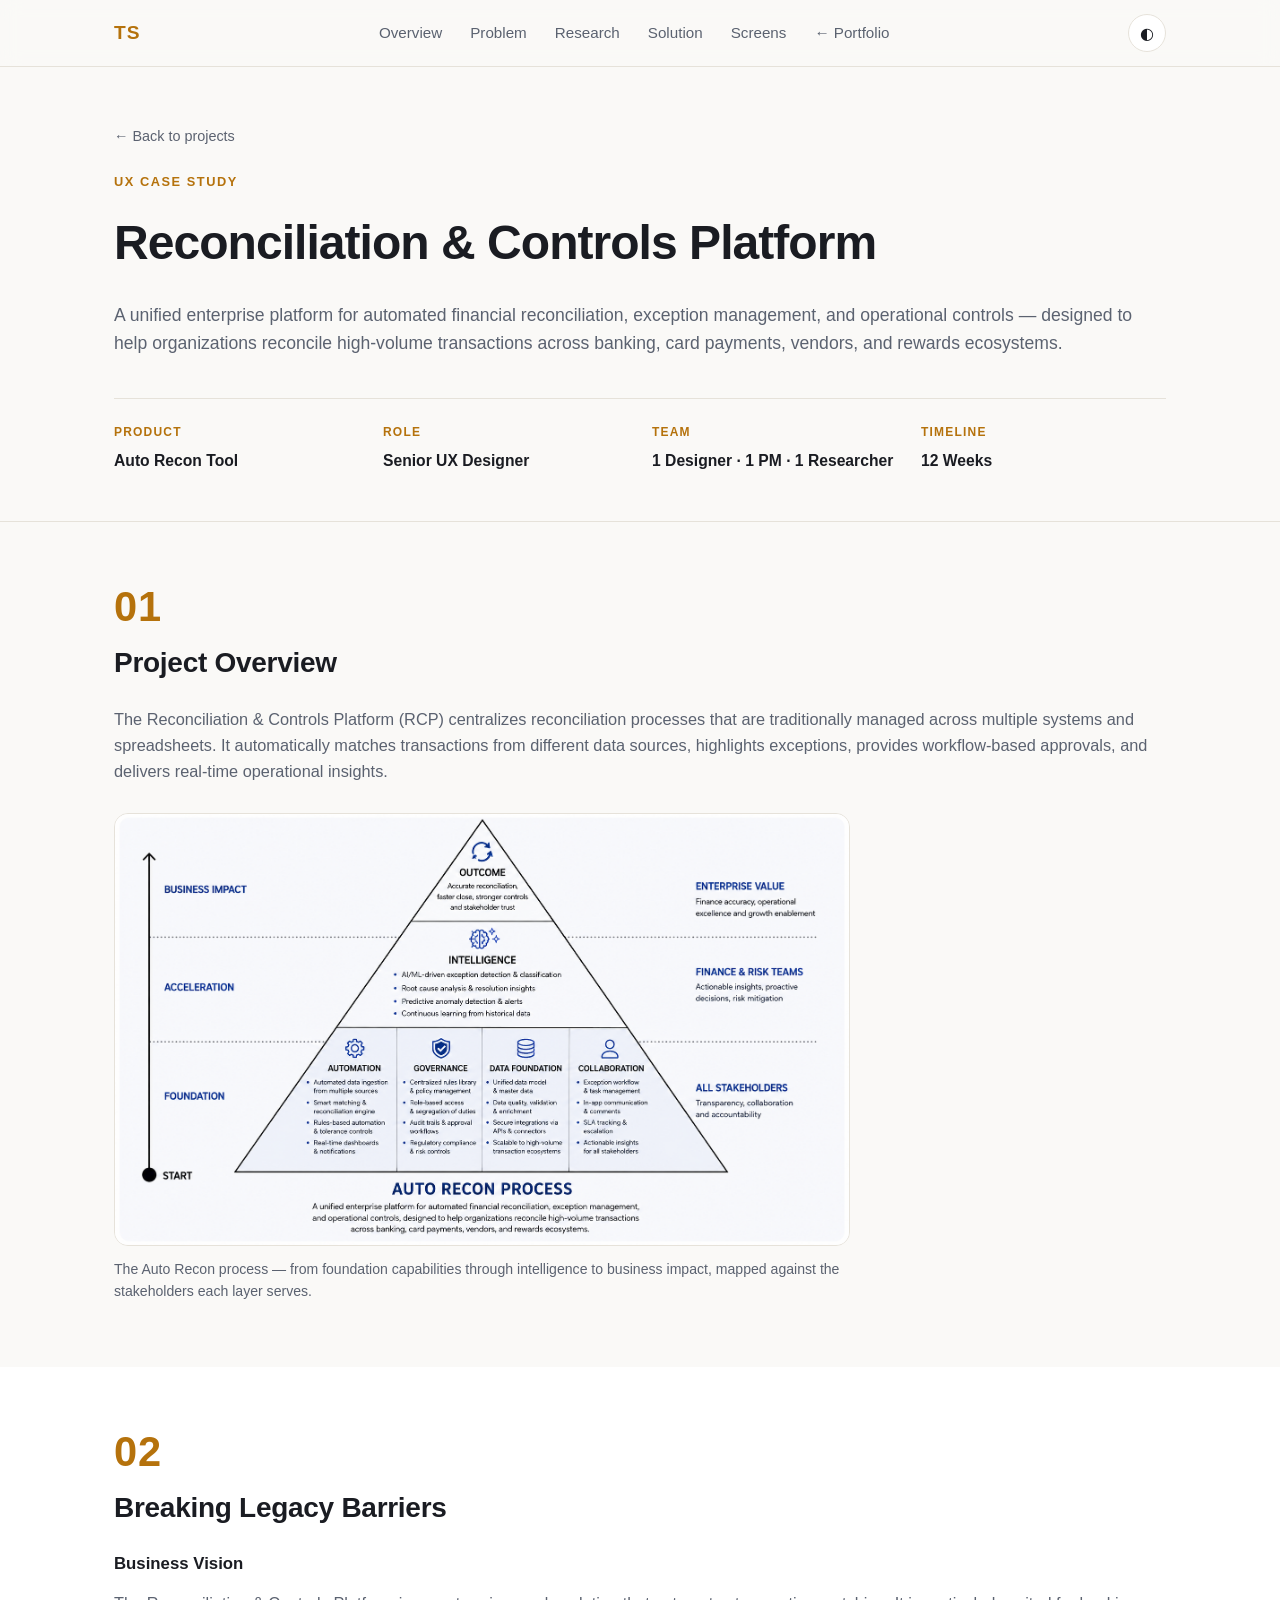
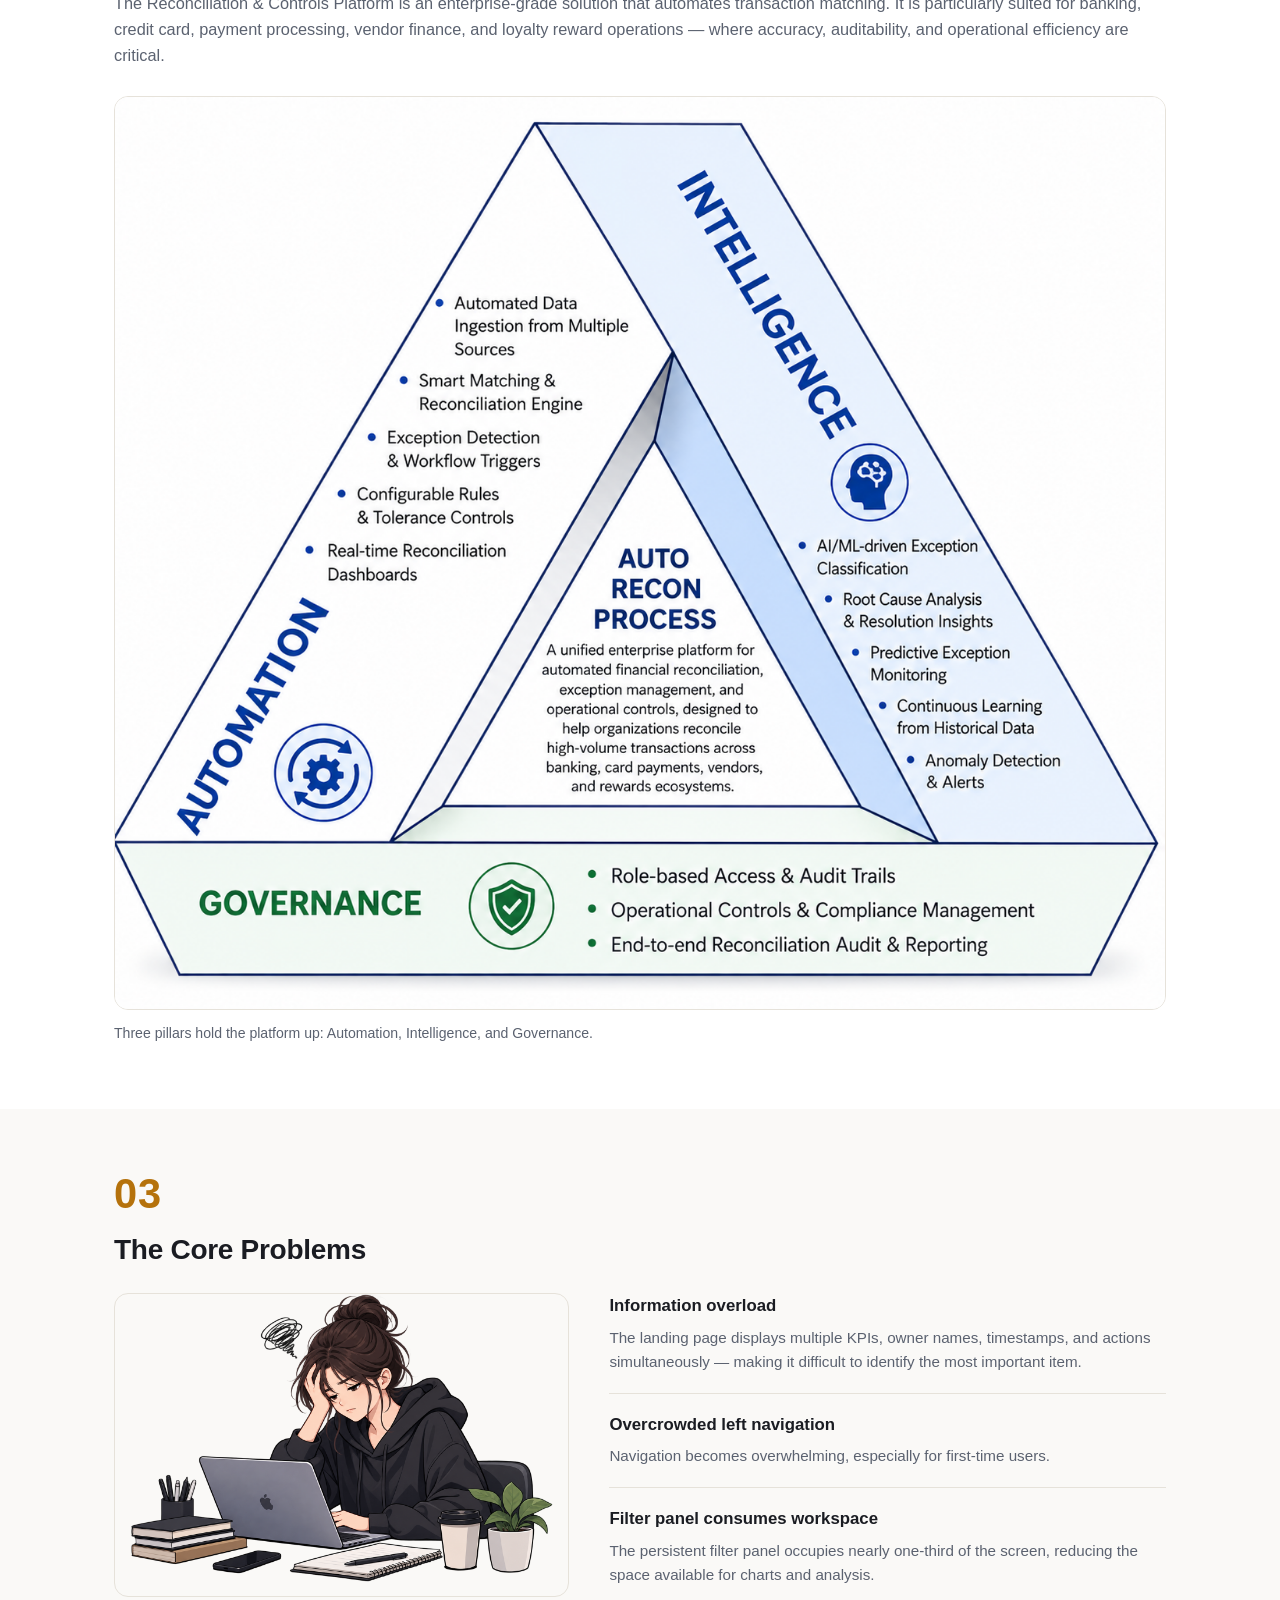
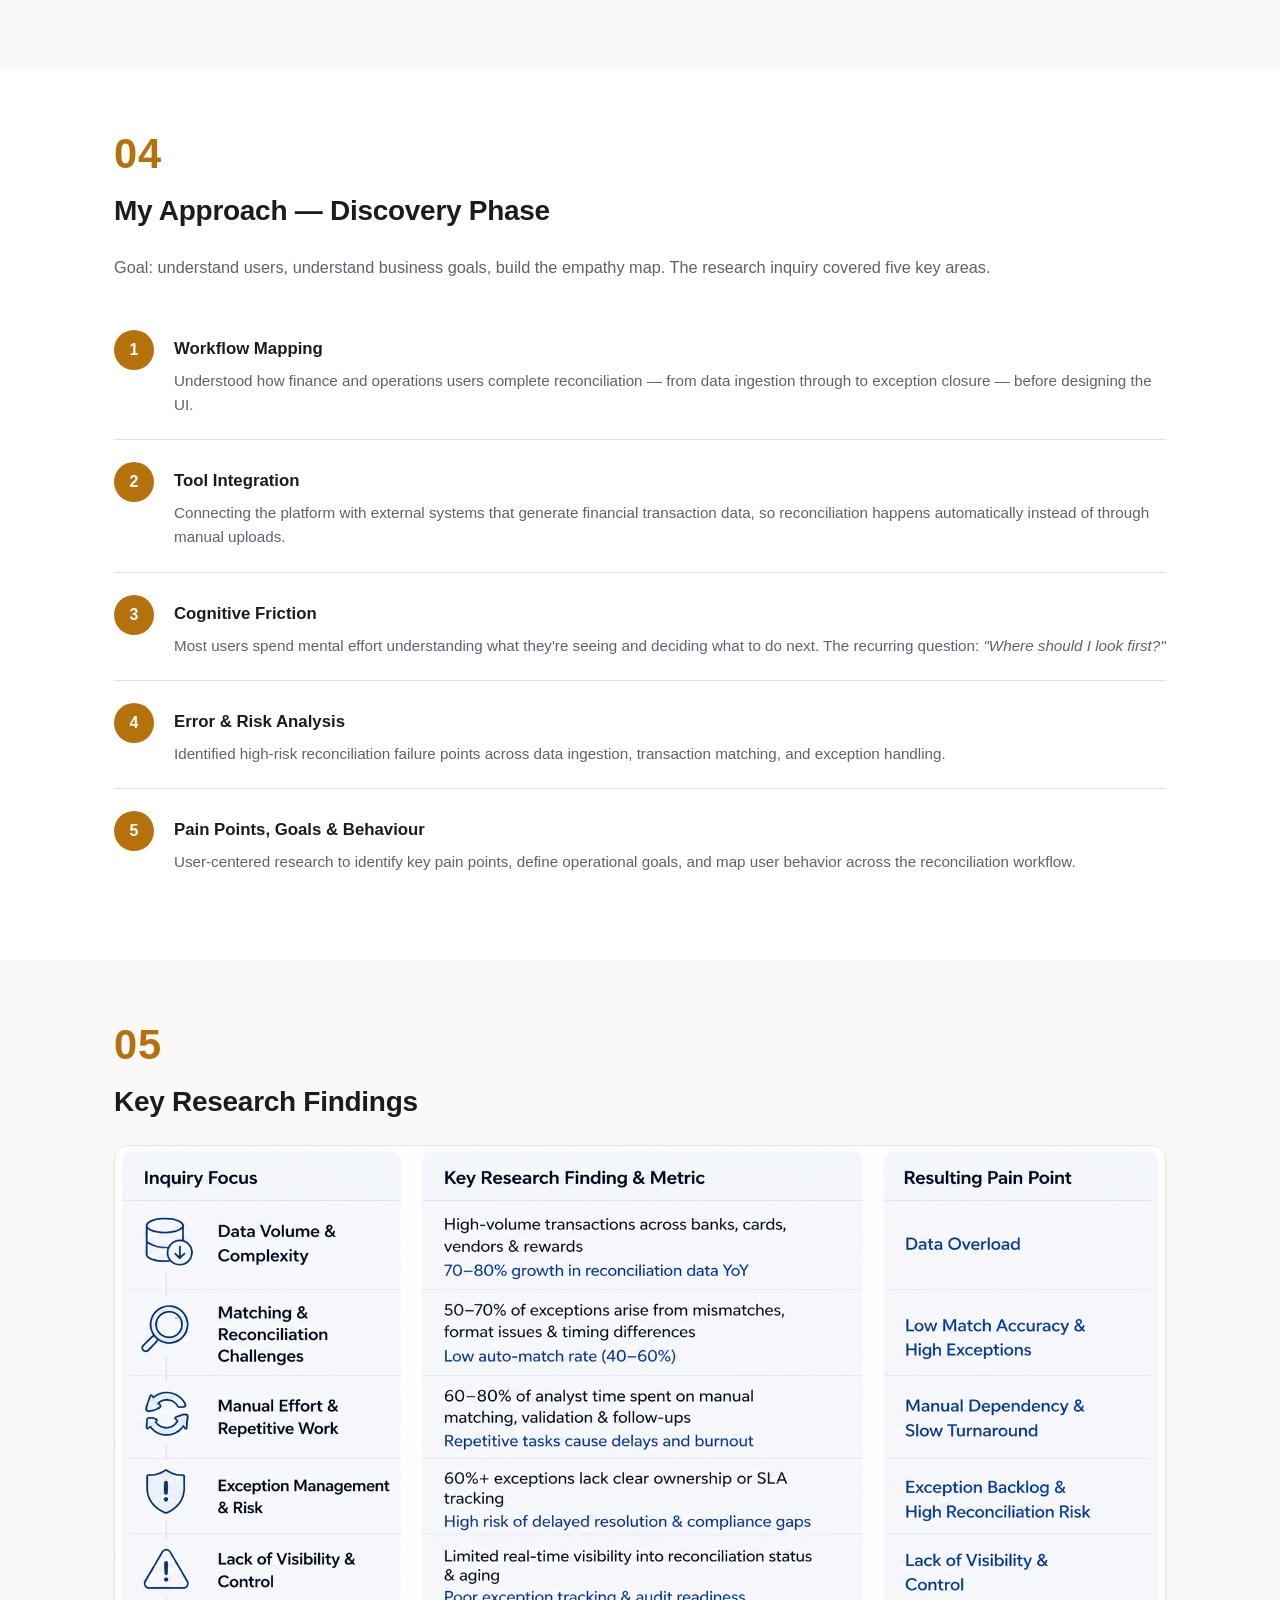
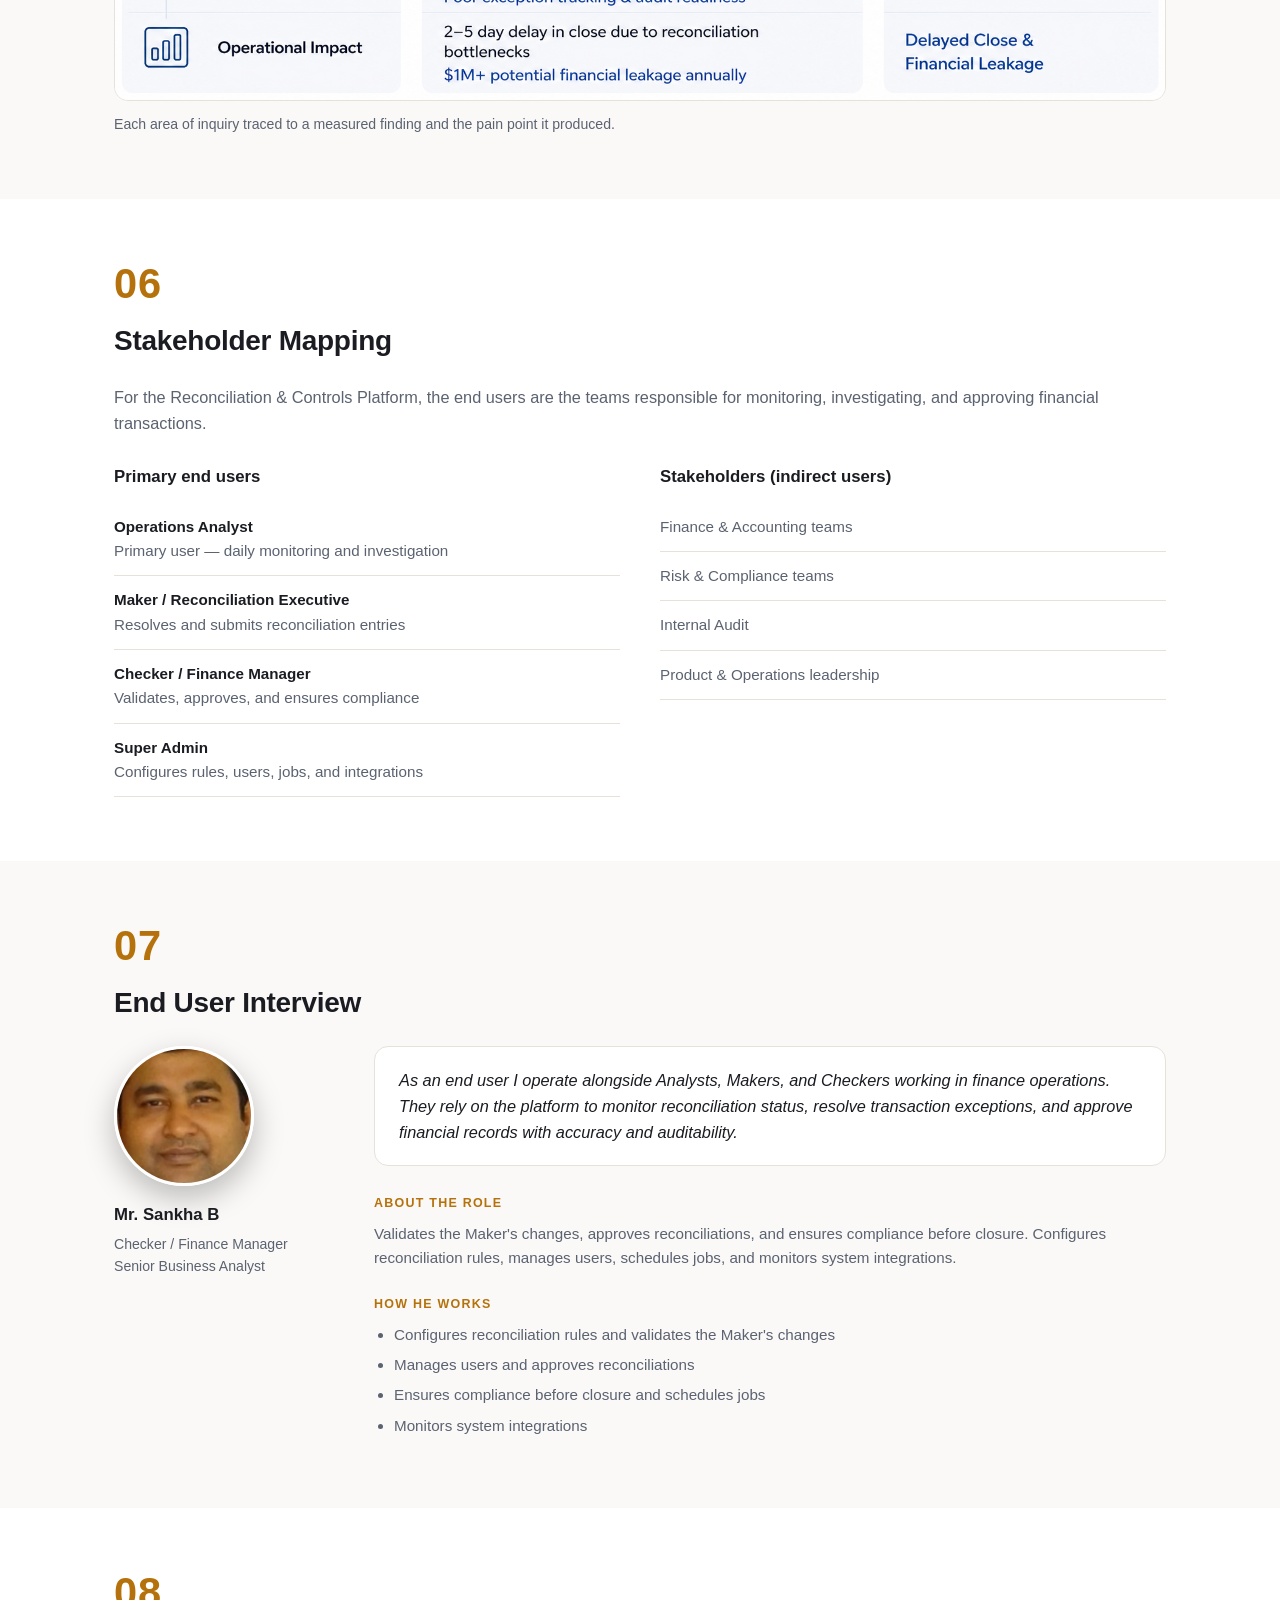
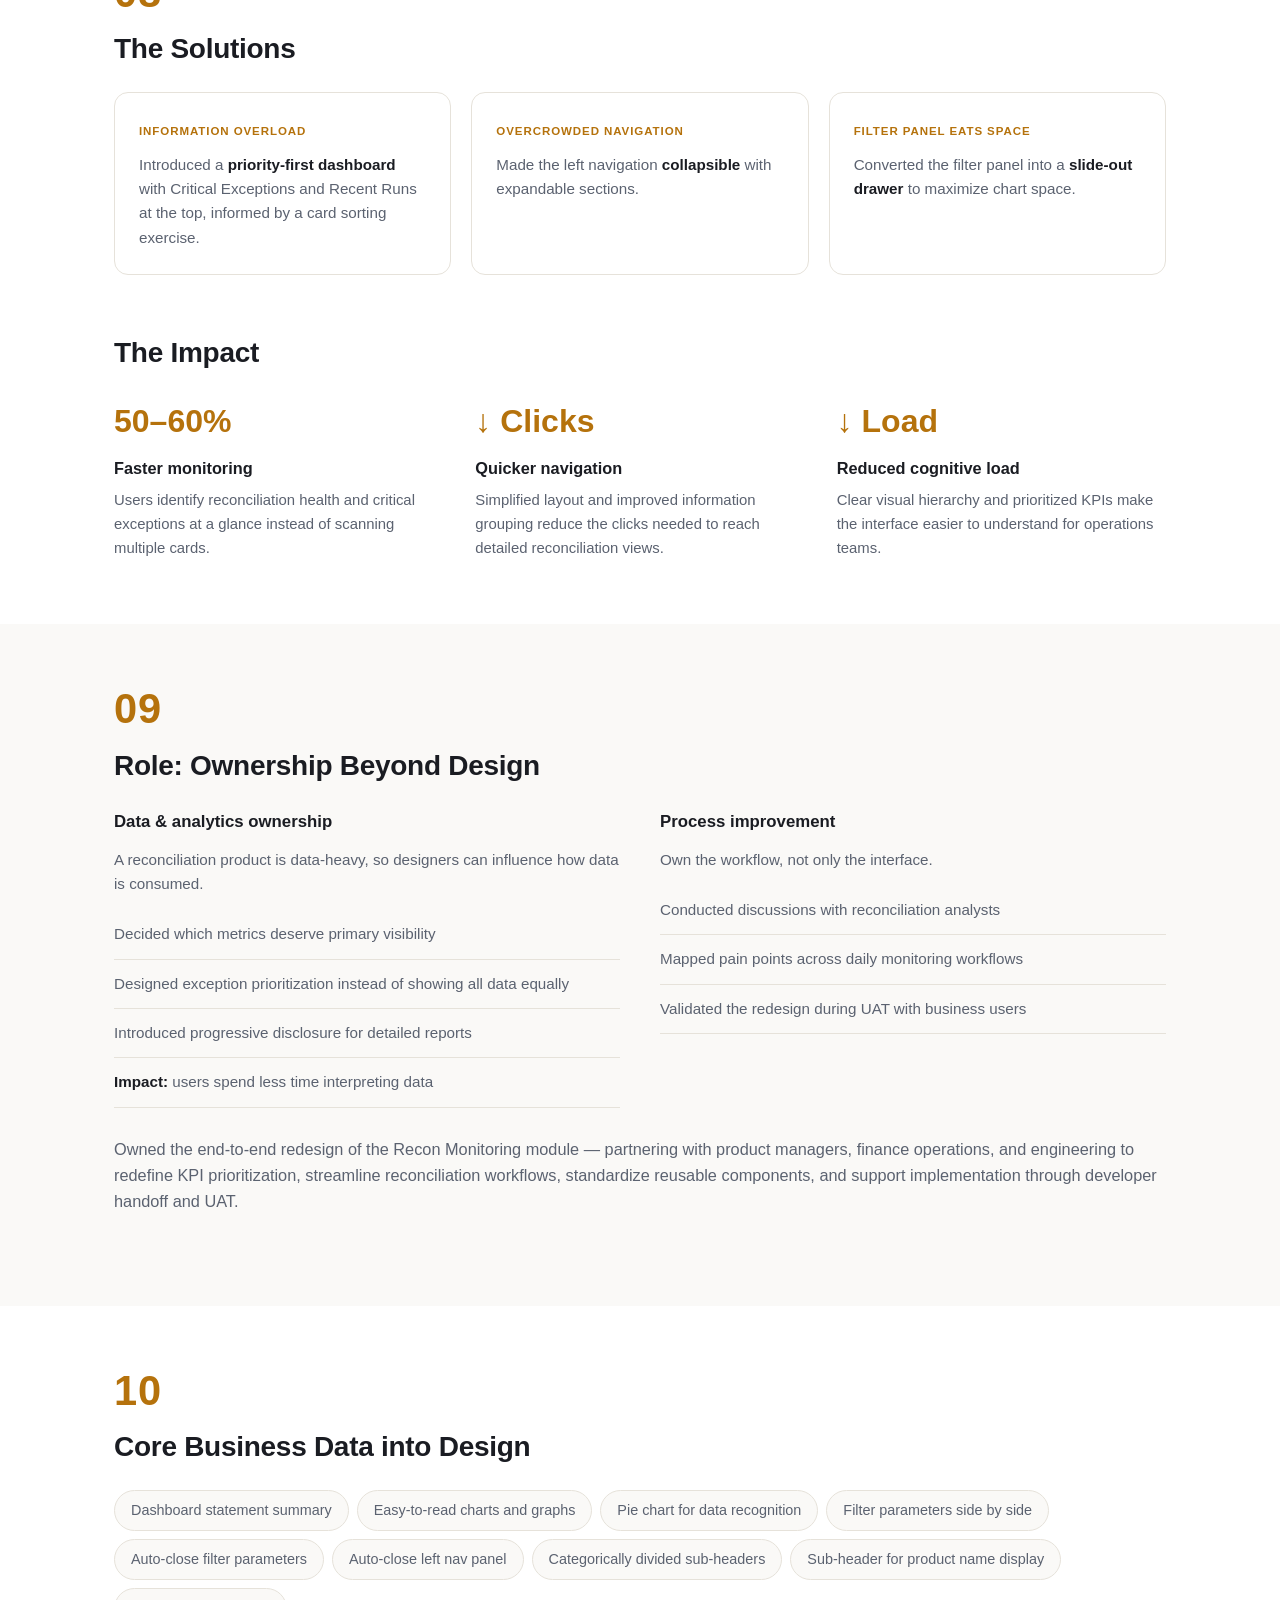
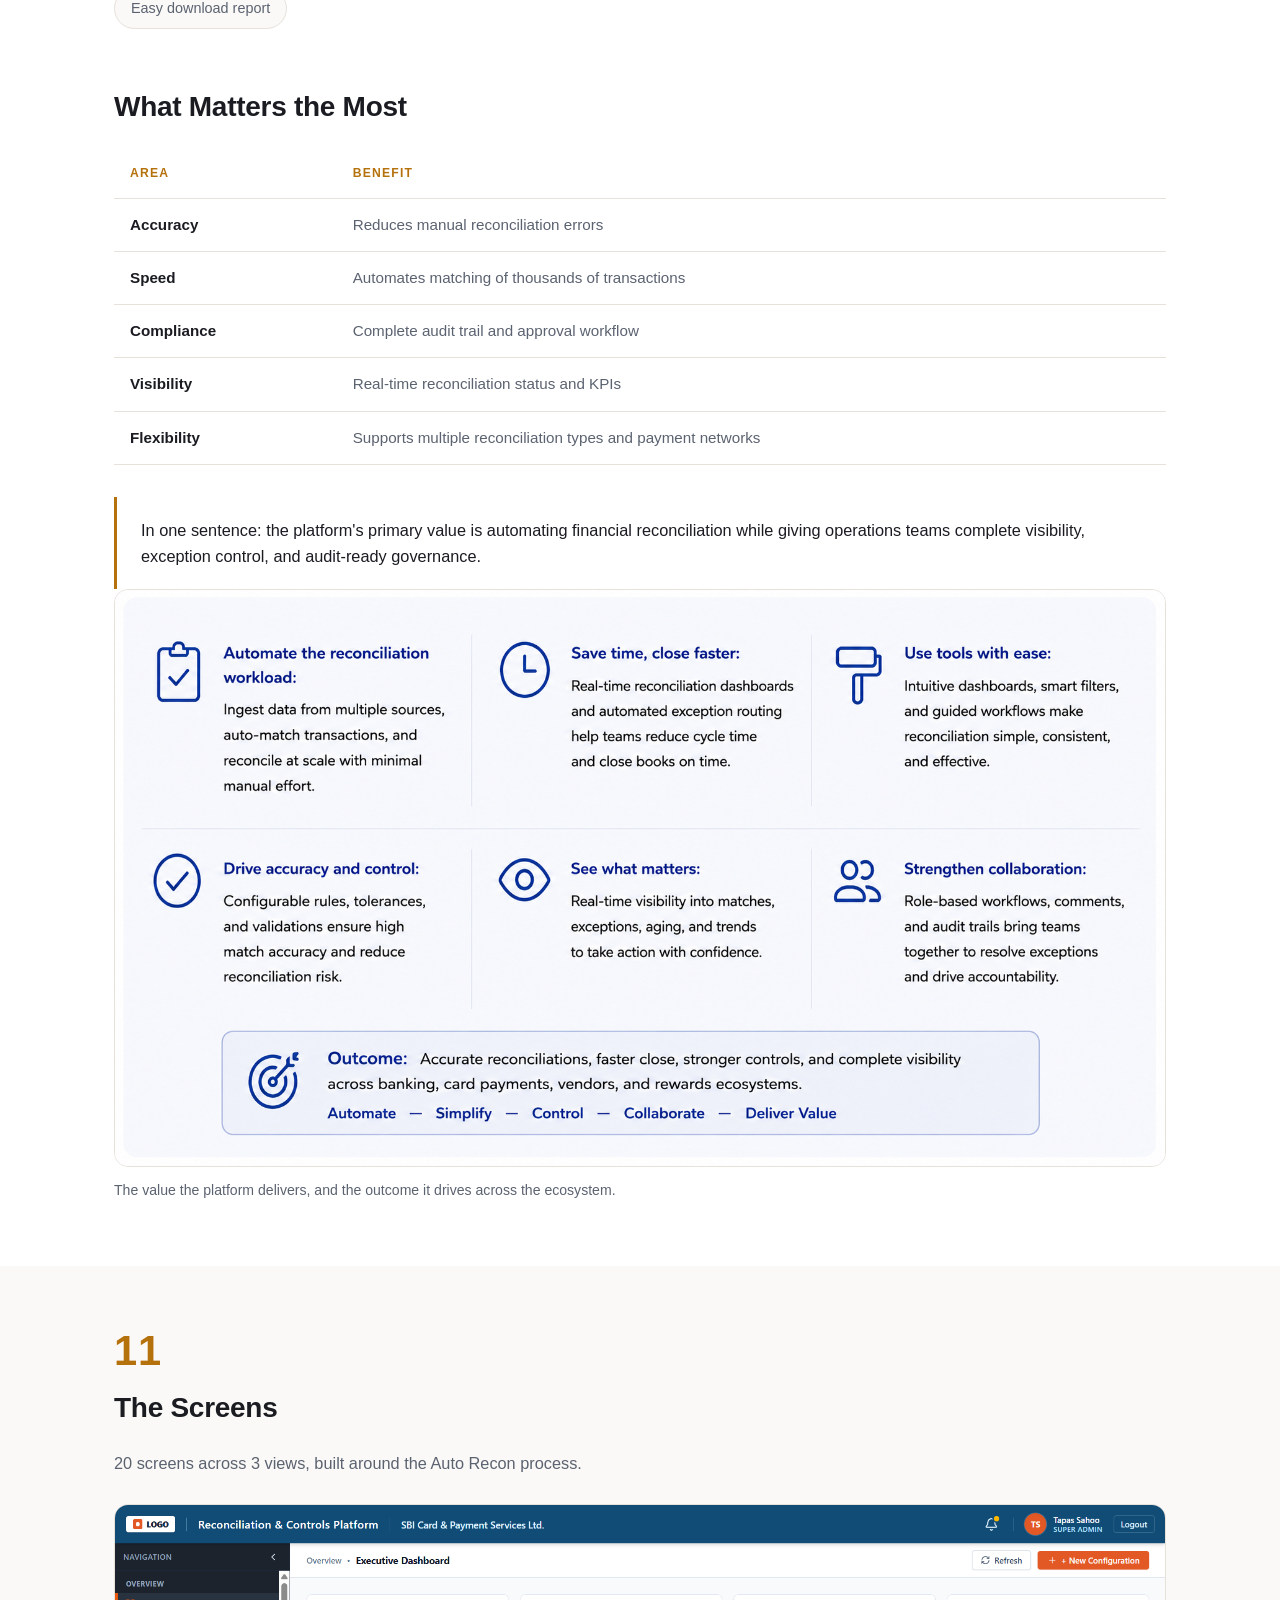
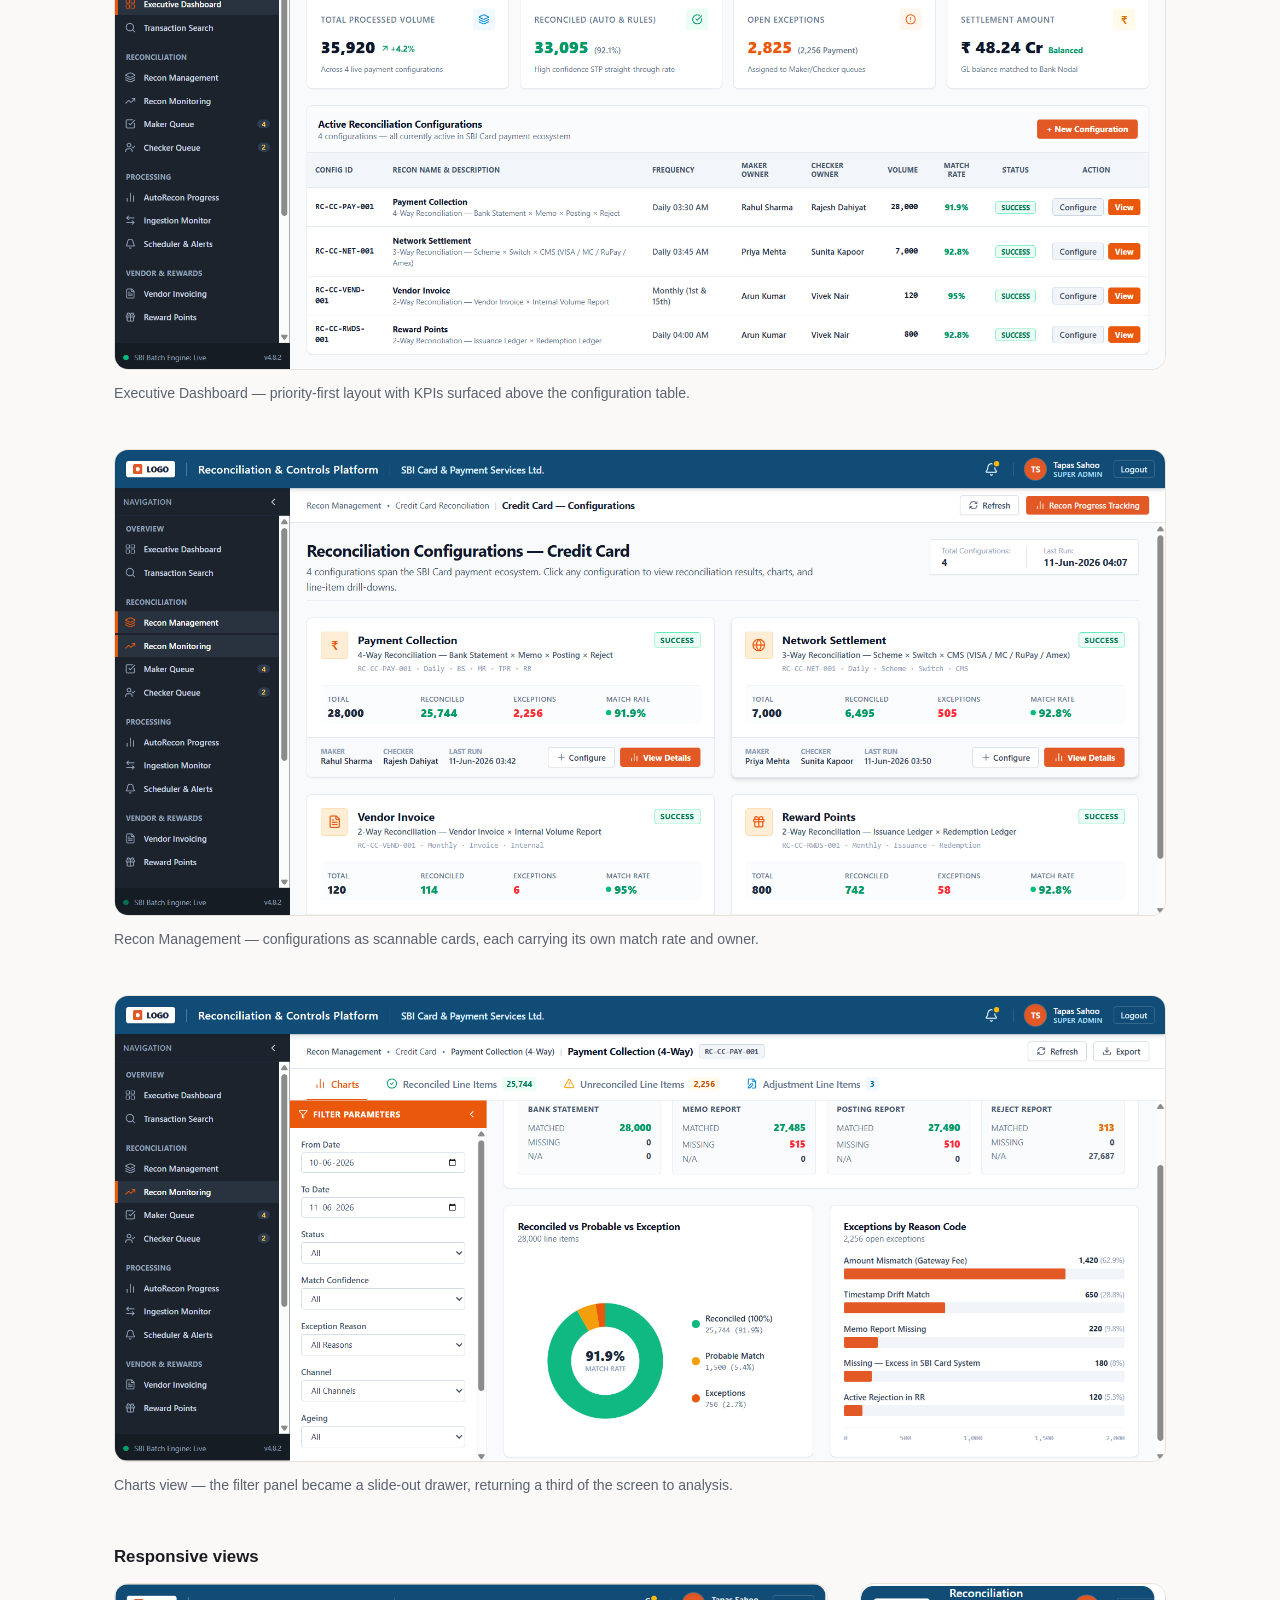
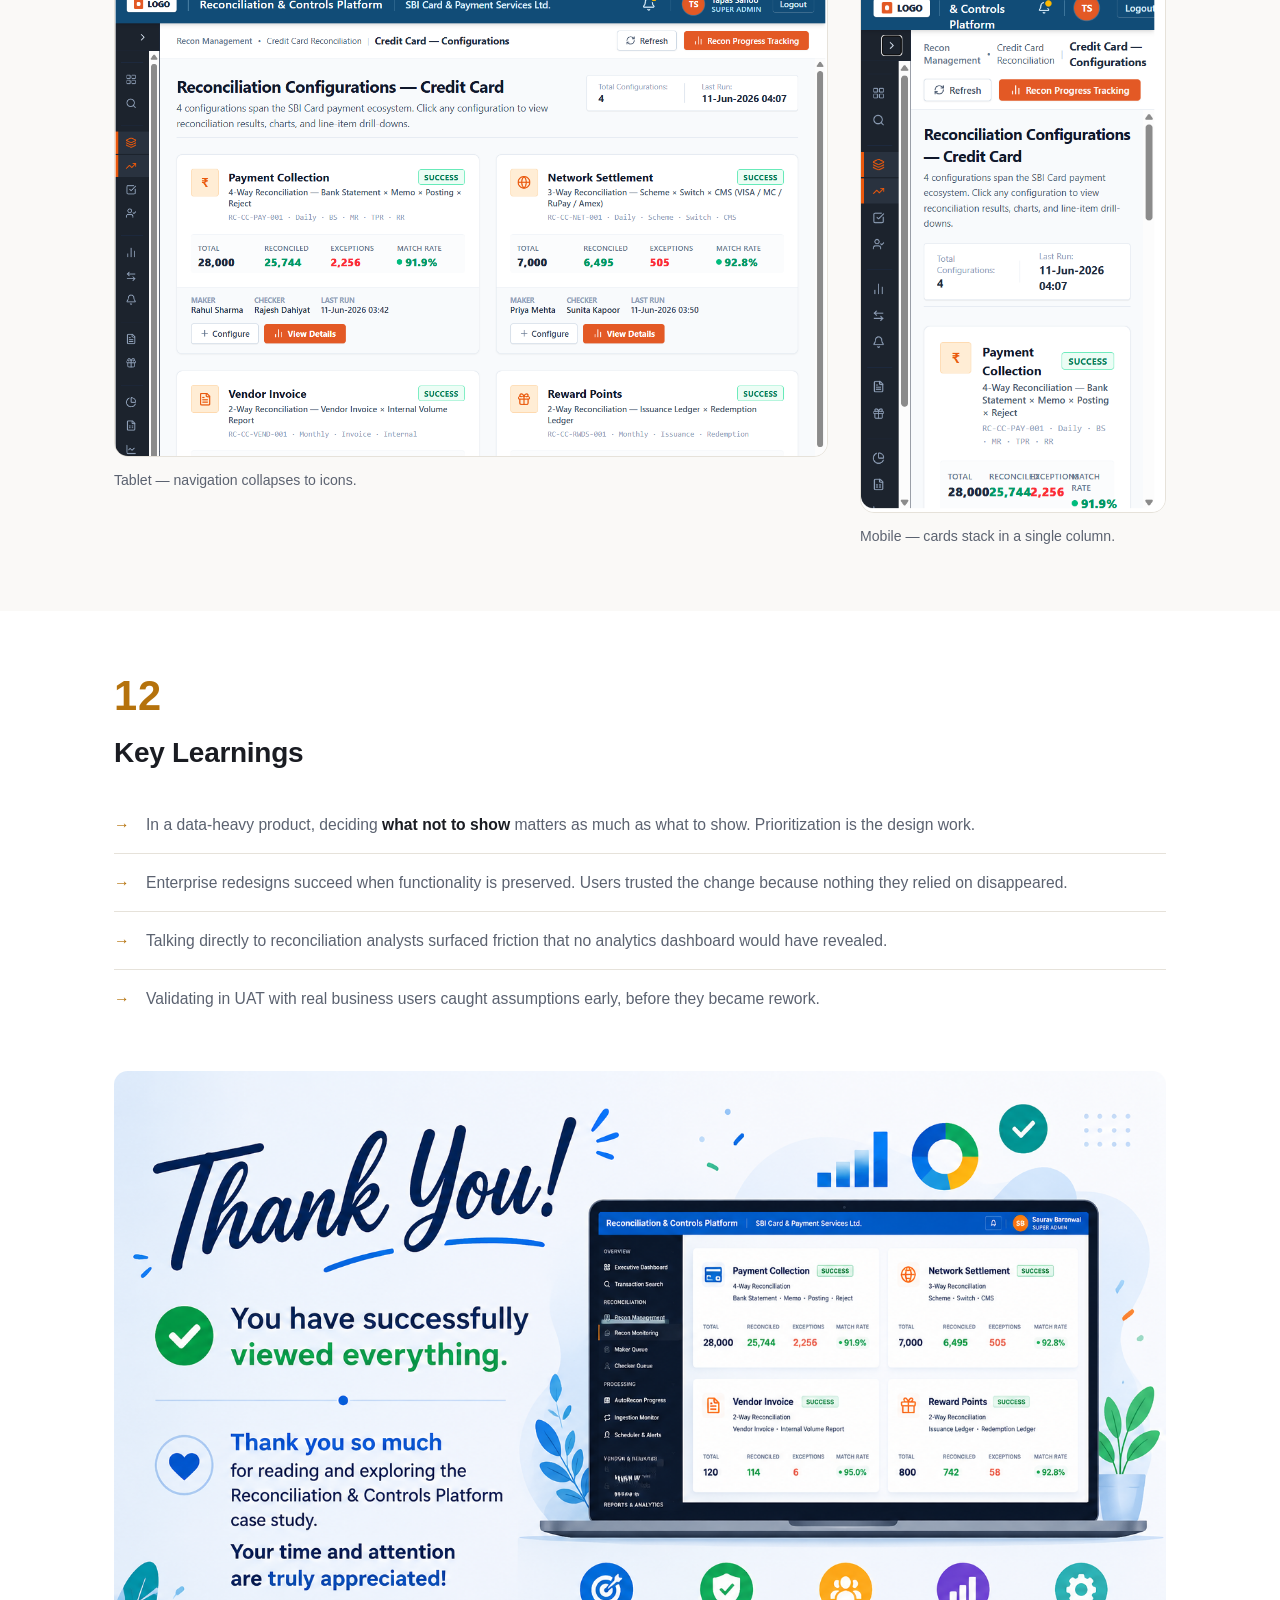
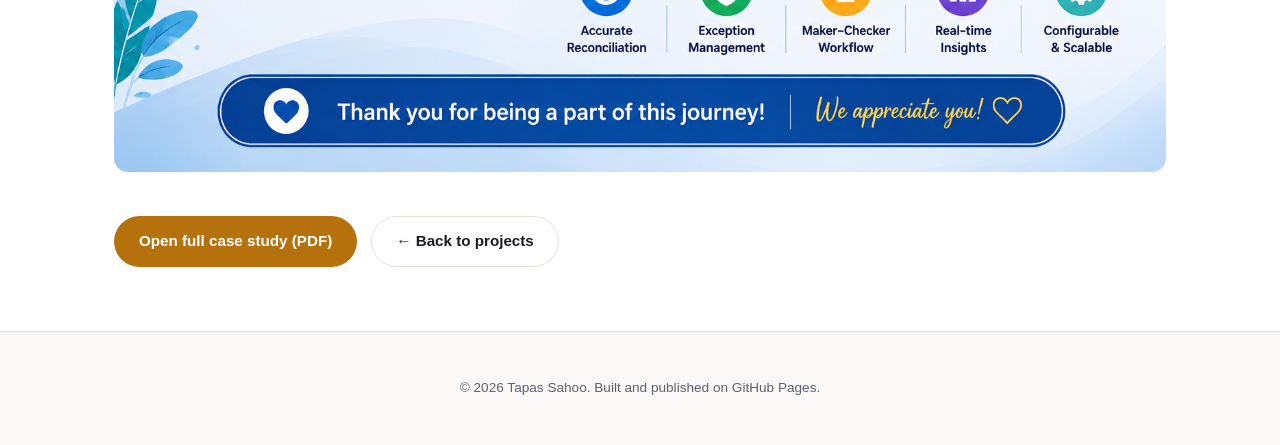
==== commit 83c6de91: "Widen case study text, enlarge section numbers, scale down Auto Recon diagram Text was capped at 68-" ====
--- a/sbi-recon-case-study.html
+++ b/sbi-recon-case-study.html
@@ -58,7 +58,7 @@
         approvals, and delivers real-time operational insights.
       </p>
 
-      <figure class="cs-figure">
+      <figure class="cs-figure cs-figure-compact">
         <a href="assets/recon/auto-recon.png" target="_blank" rel="noopener">
           <img src="assets/recon/auto-recon.png" alt="Auto Recon process pyramid showing Foundation, Acceleration, and Business Impact layers mapped to stakeholder value" loading="lazy">
         </a>
--- a/case-study.css
+++ b/case-study.css
@@ -32,7 +32,6 @@
 .cs-lede {
   color: var(--text-muted);
   font-size: 1.1rem;
-  max-width: 68ch;
   margin: 0 0 40px;
 }
 
@@ -66,10 +65,11 @@
 .cs-num {
   display: block;
   color: var(--accent);
-  font-size: 0.8rem;
-  font-weight: 800;
-  letter-spacing: 0.15em;
-  margin-bottom: 10px;
+  font-size: 2.6rem;
+  font-weight: 800;
+  line-height: 1;
+  letter-spacing: 0.02em;
+  margin-bottom: 14px;
 }
 
 .cs-section h2 {
@@ -92,7 +92,6 @@
 .cs-body {
   color: var(--text-muted);
   font-size: 1.02rem;
-  max-width: 72ch;
   margin: 0 0 28px;
 }
 
@@ -117,11 +116,19 @@
   color: var(--text-muted);
   font-size: 0.88rem;
   margin-top: 12px;
-  max-width: 70ch;
 }
 
 .cs-figure-thanks { margin-top: 44px; }
 .cs-figure-thanks img { border: none; }
+
+/* Diagram shown at reduced scale — full width on small screens */
+.cs-figure-compact img { max-width: 70%; }
+.cs-figure-compact figcaption { max-width: 70%; }
+
+@media (max-width: 860px) {
+  .cs-figure-compact img,
+  .cs-figure-compact figcaption { max-width: 100%; }
+}
 
 /* Problem split */
 .cs-split {
@@ -176,7 +183,7 @@
 }
 
 .approach-list h3 { margin: 6px 0 6px; font-size: 1.05rem; }
-.approach-list p { margin: 0; color: var(--text-muted); font-size: 0.95rem; max-width: 68ch; }
+.approach-list p { margin: 0; color: var(--text-muted); font-size: 0.95rem; }
 
 /* Interview */
 .interview {
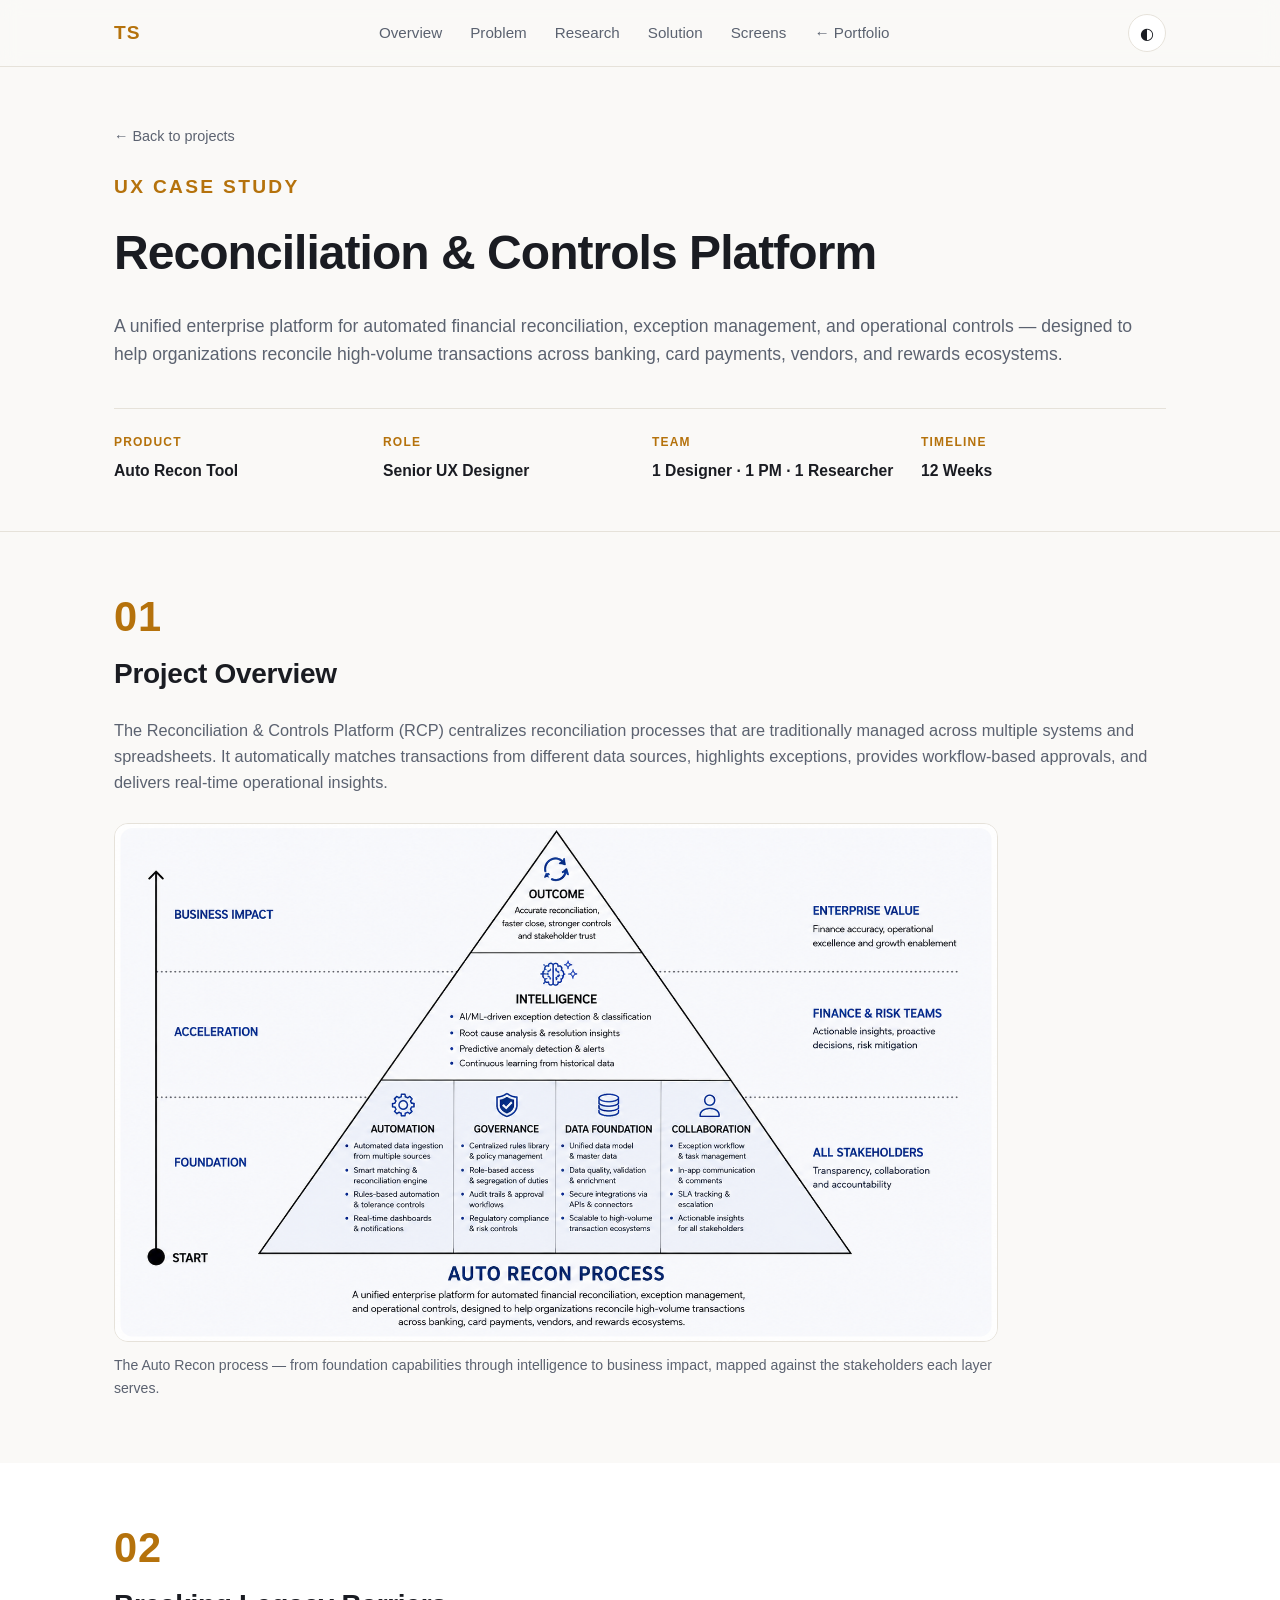
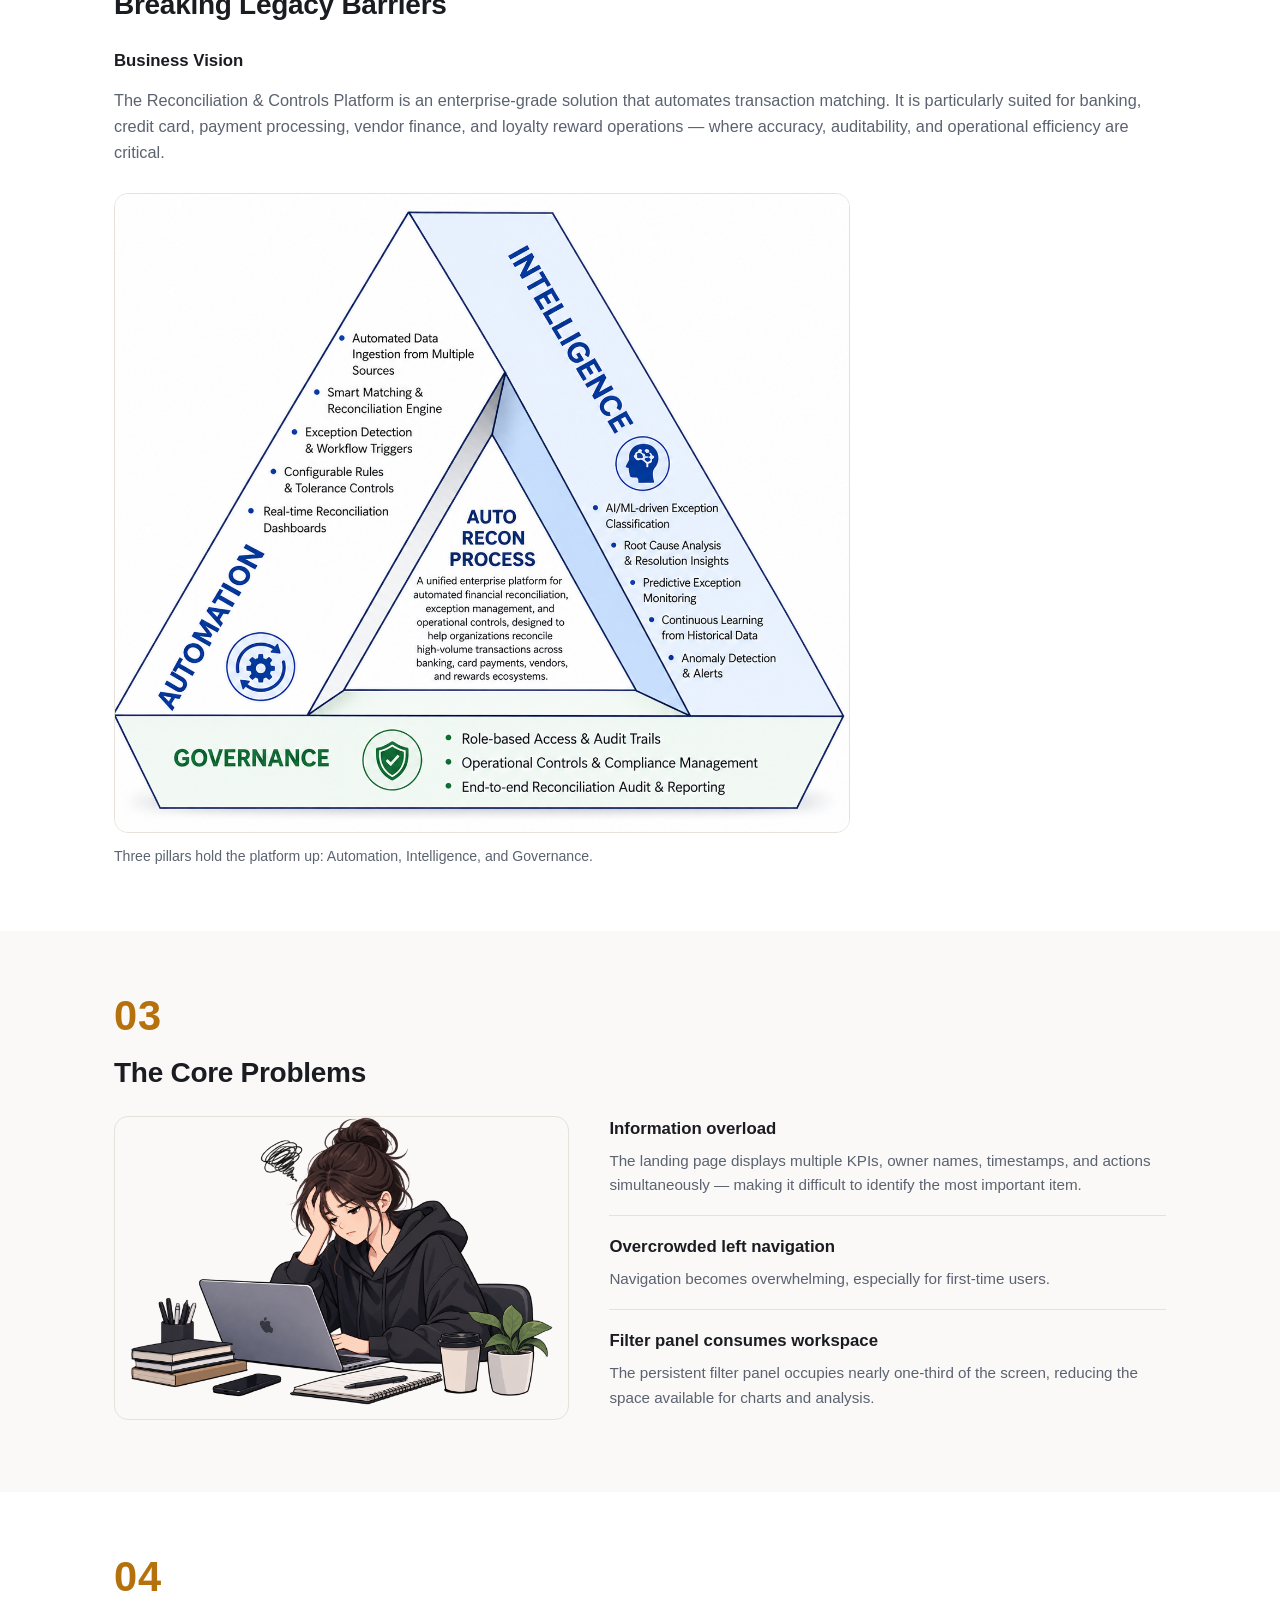
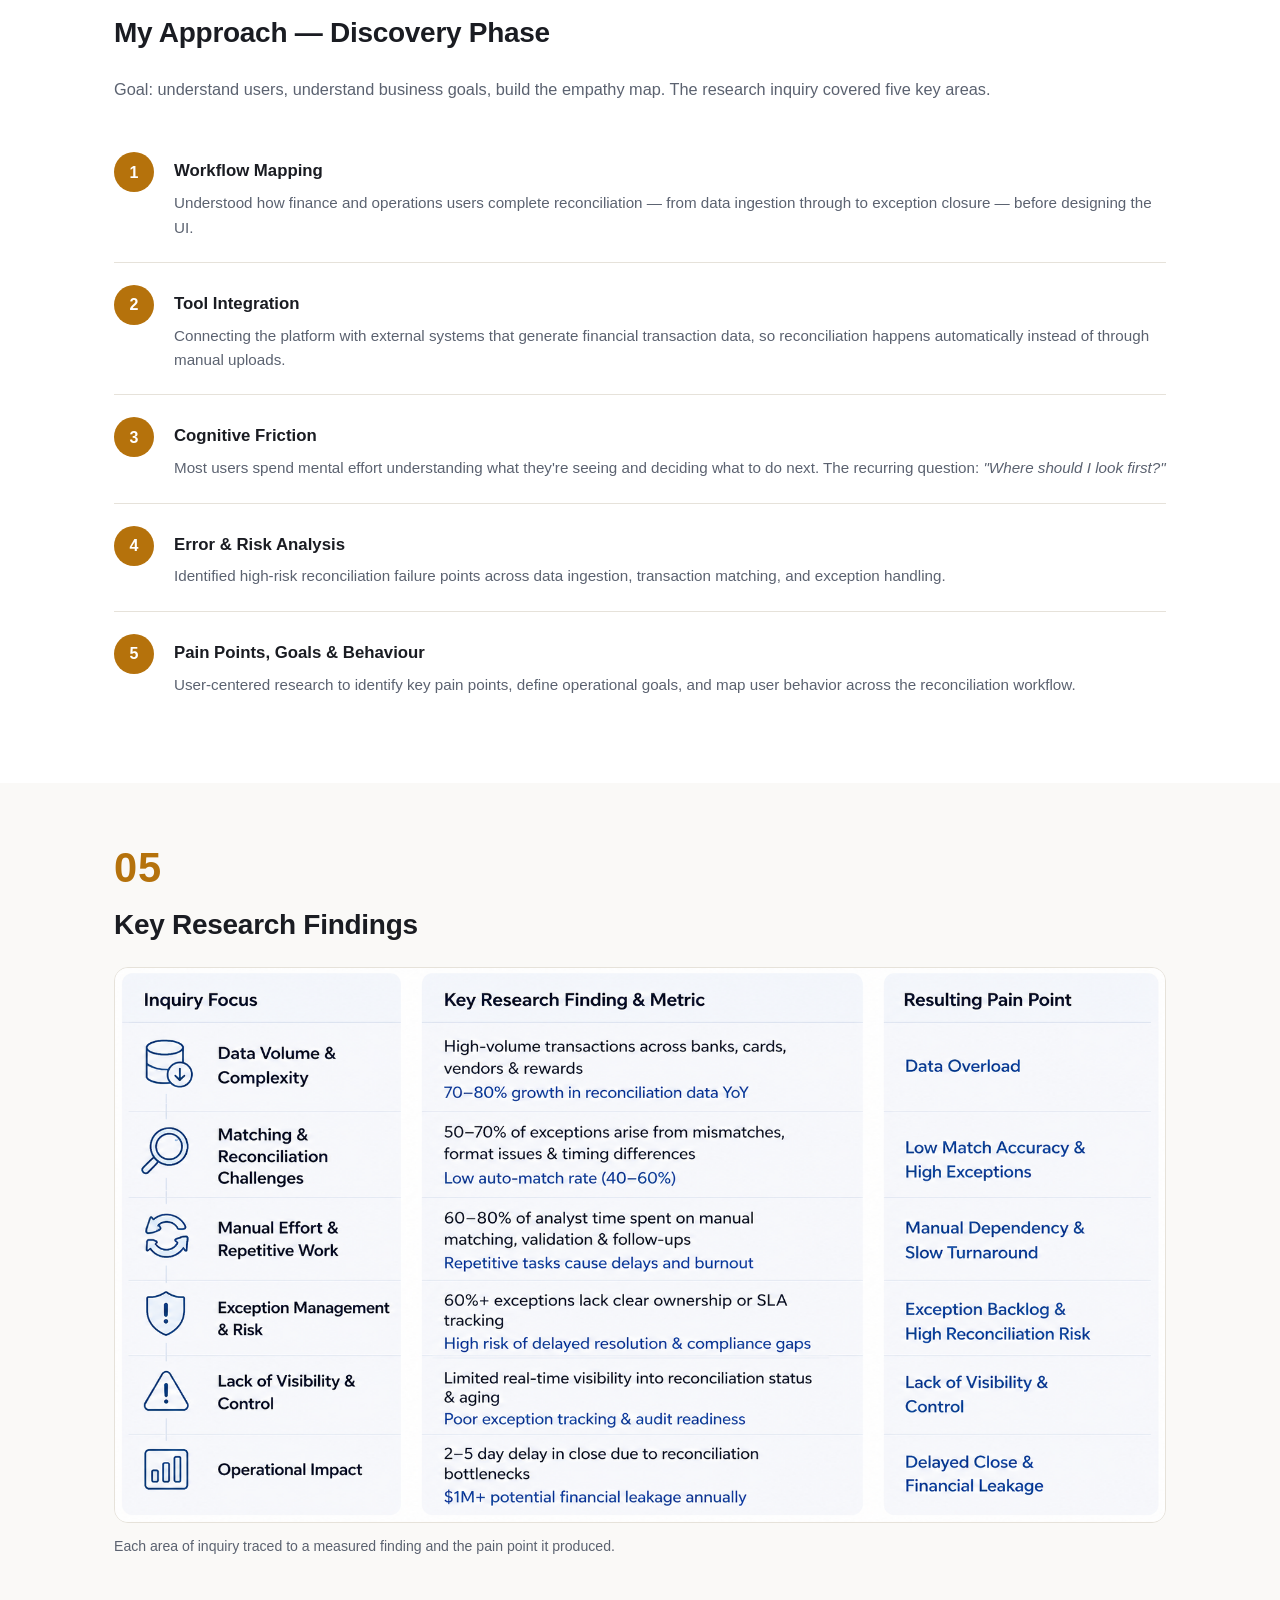
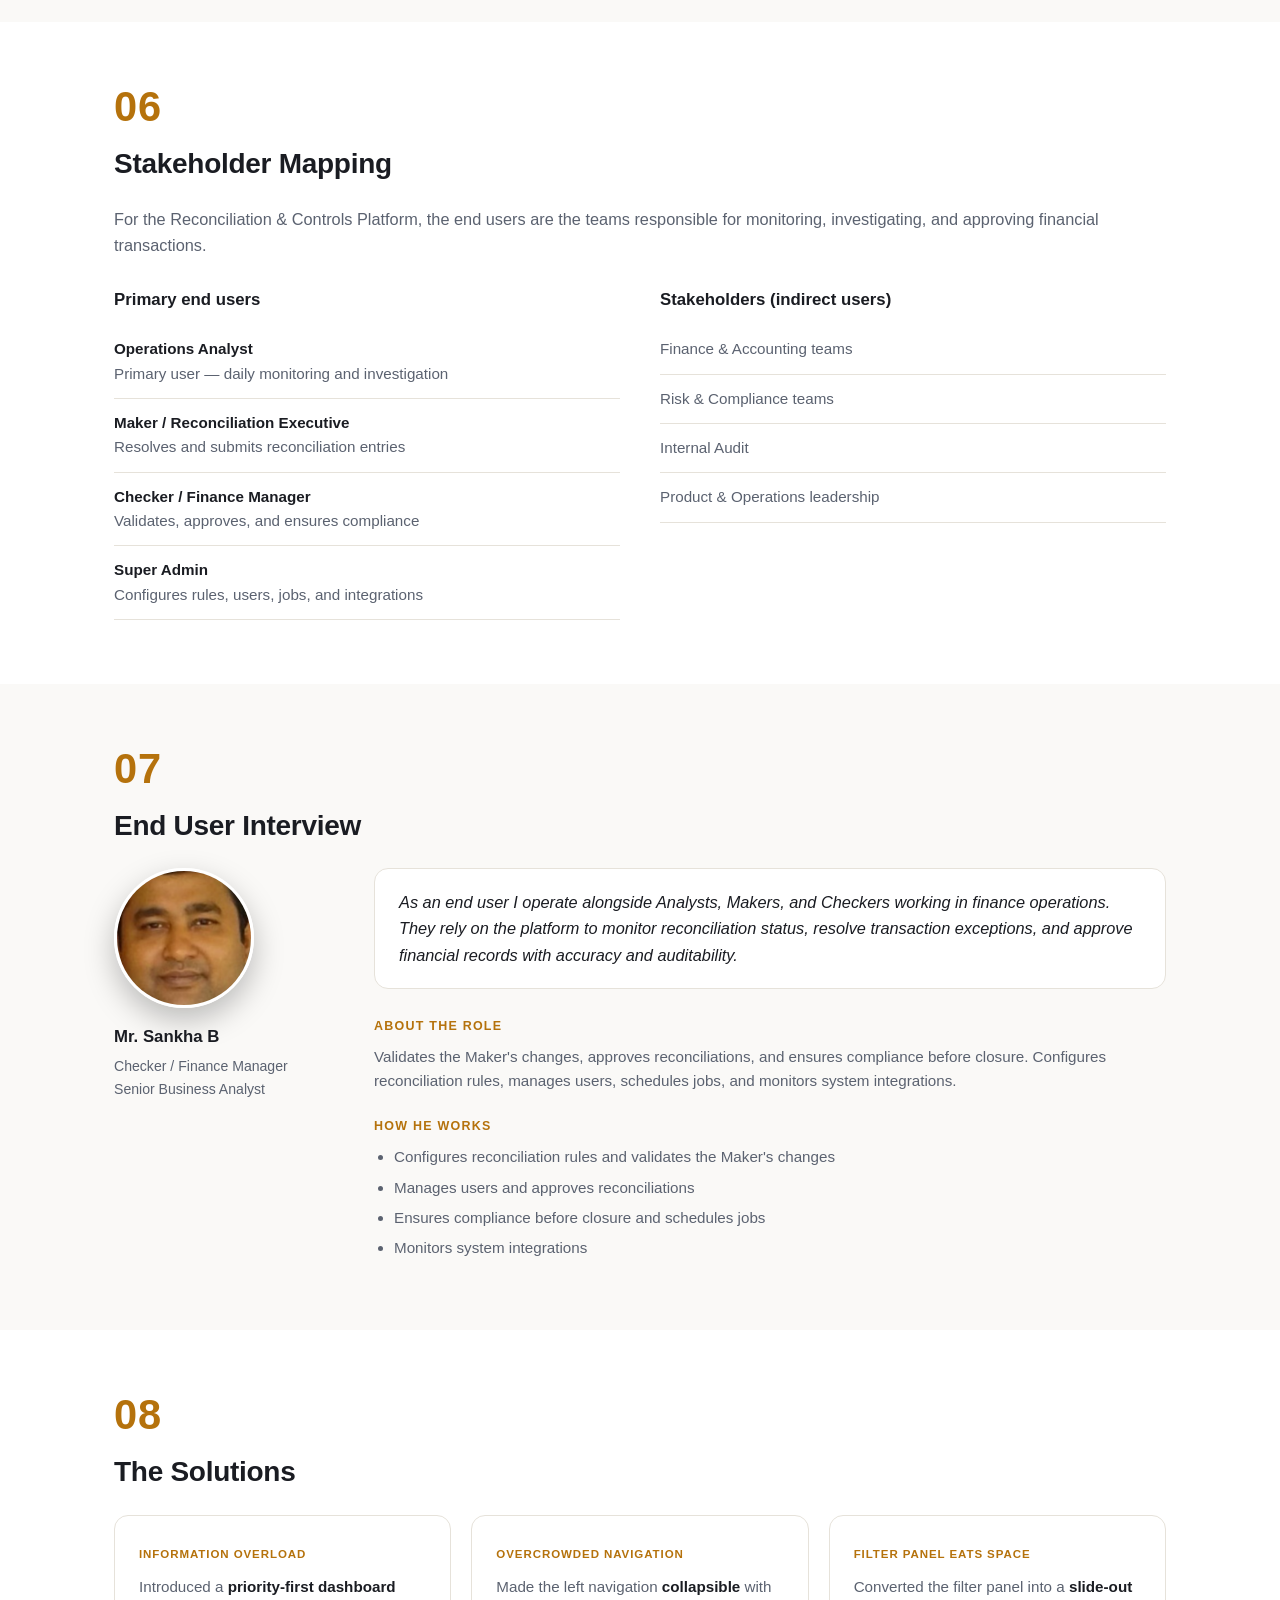
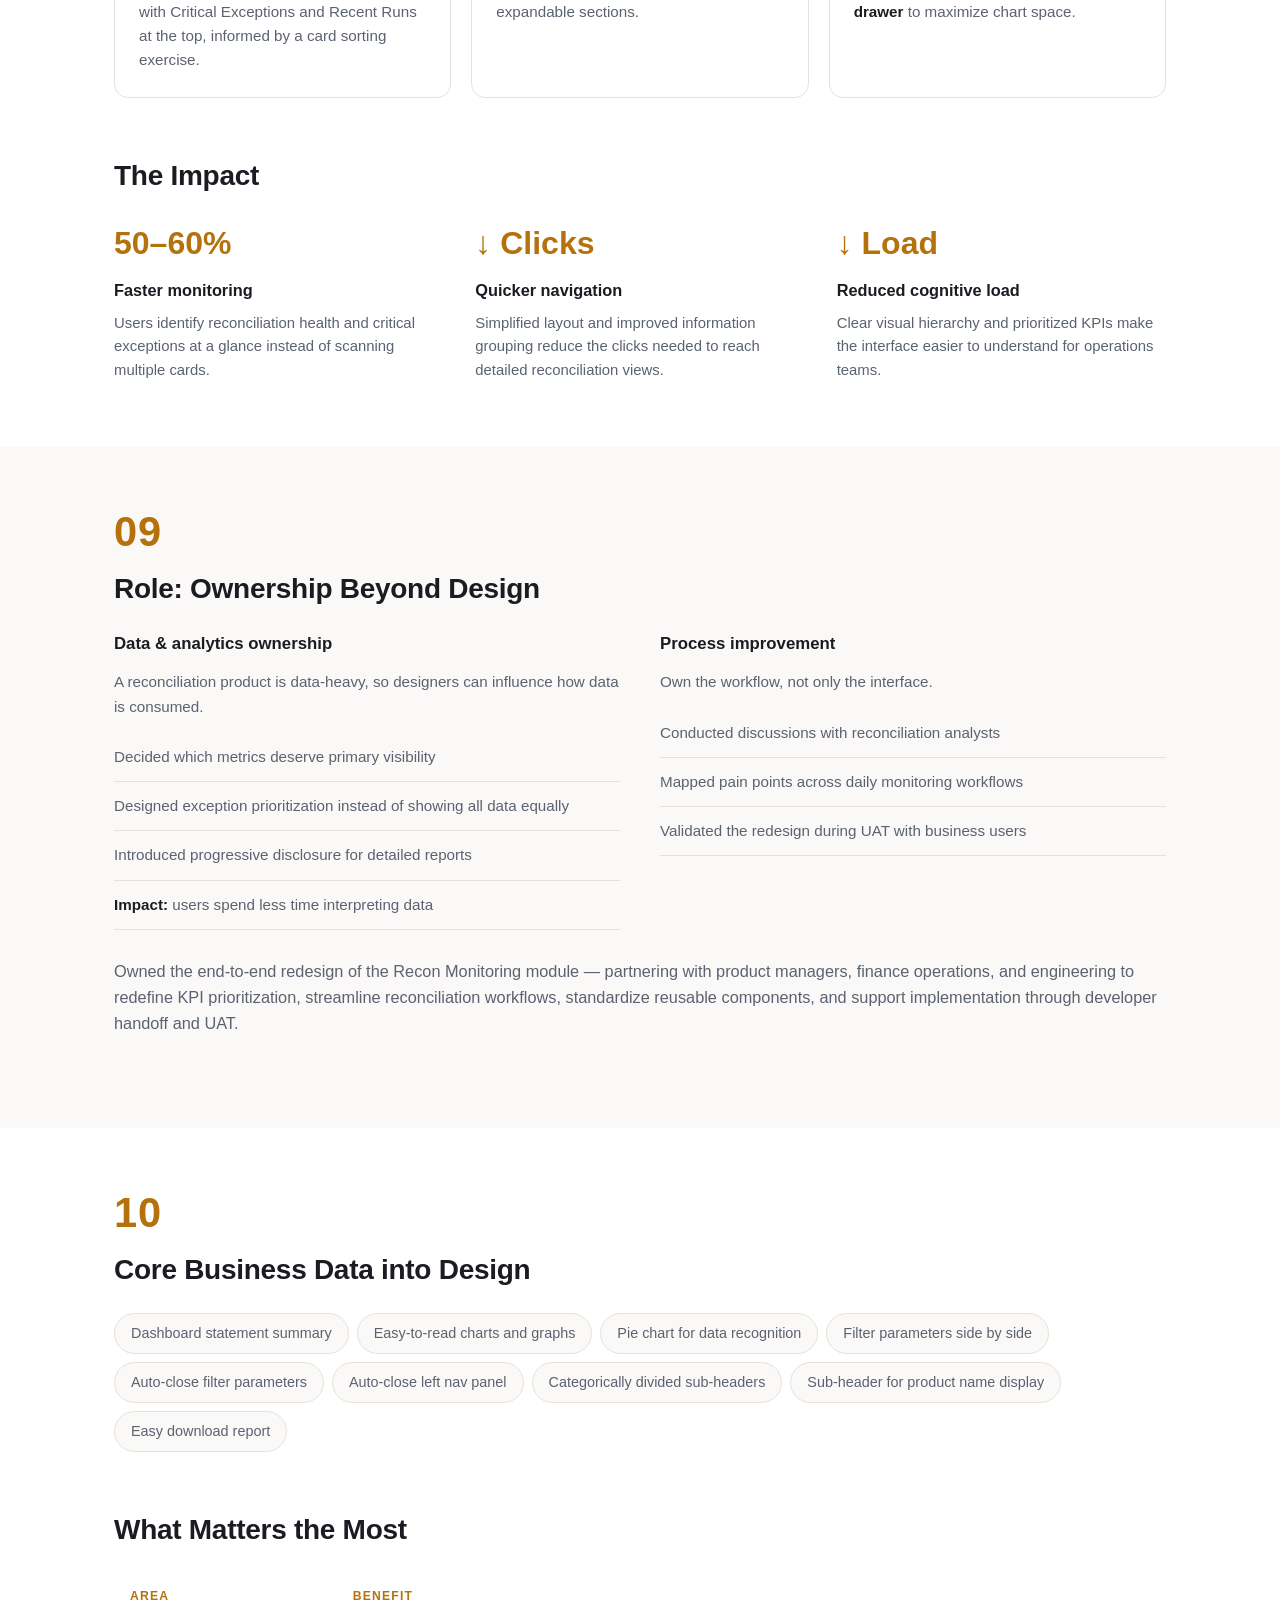
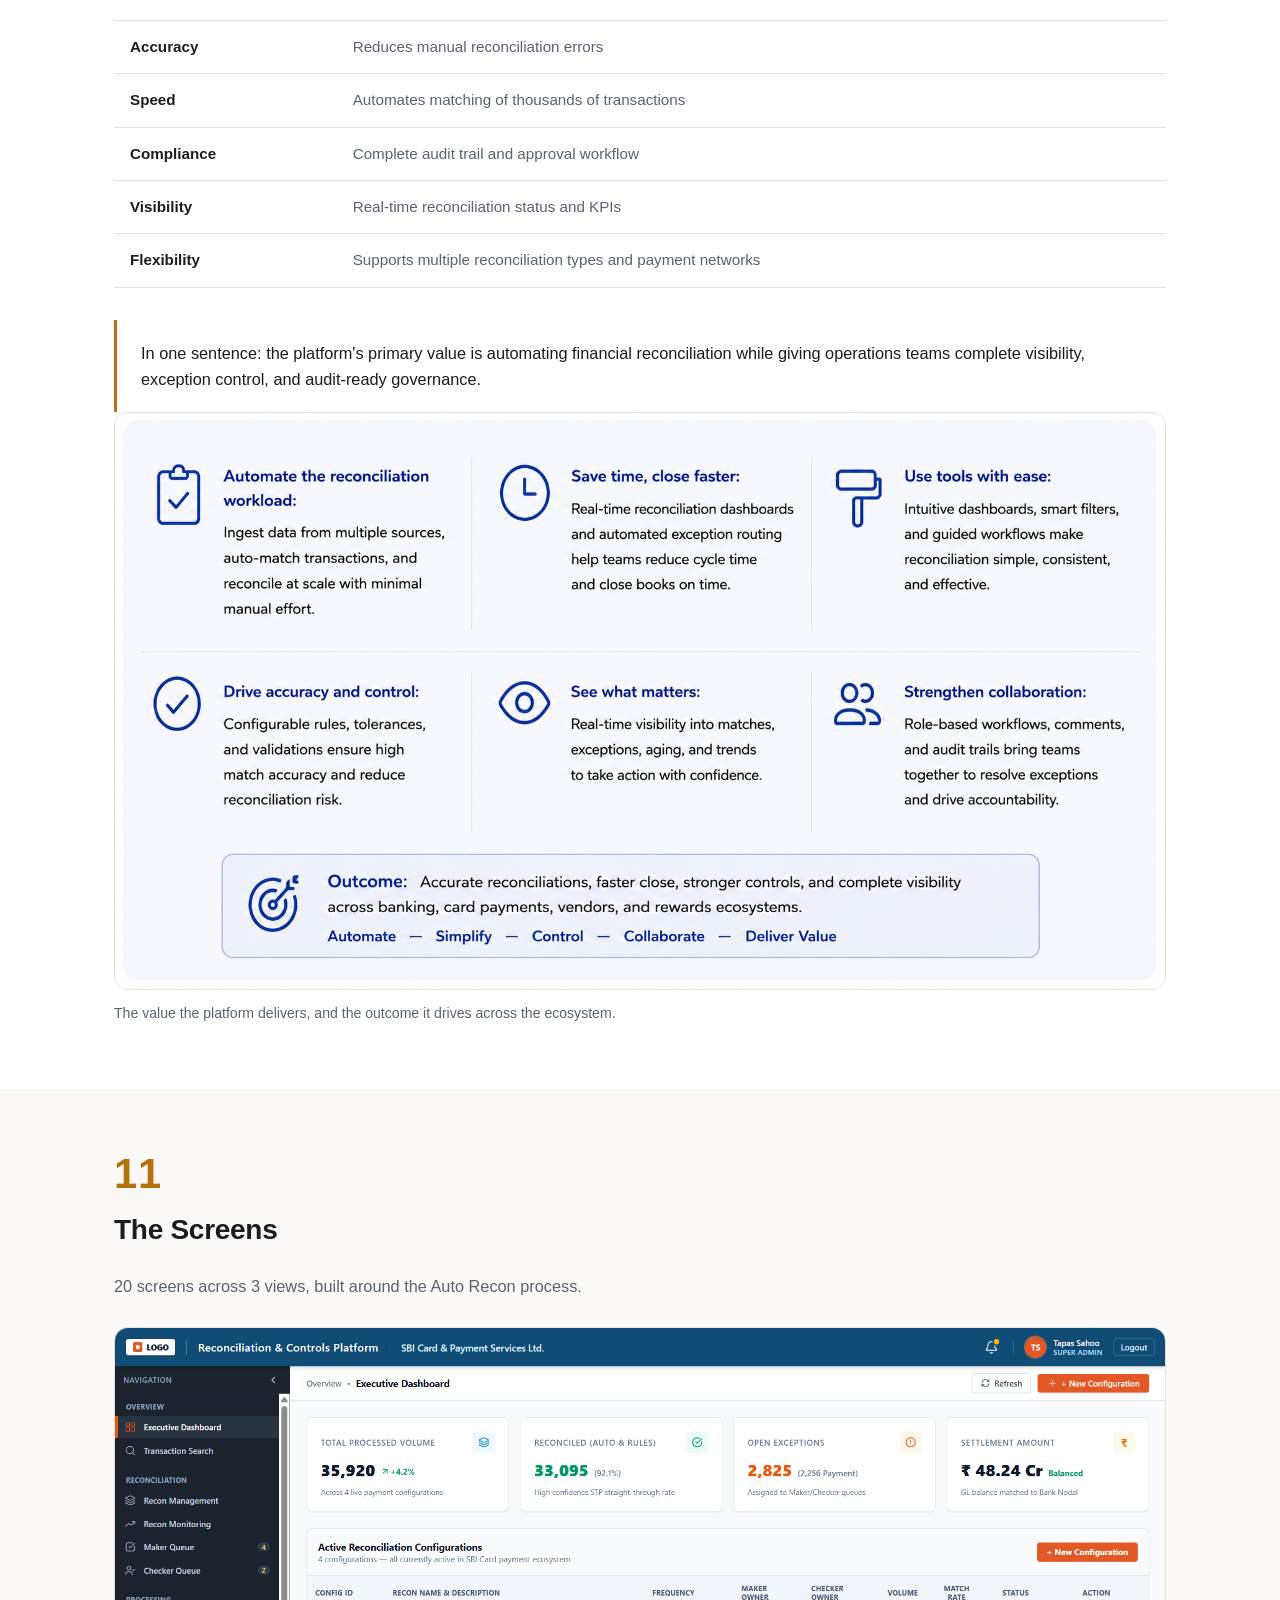
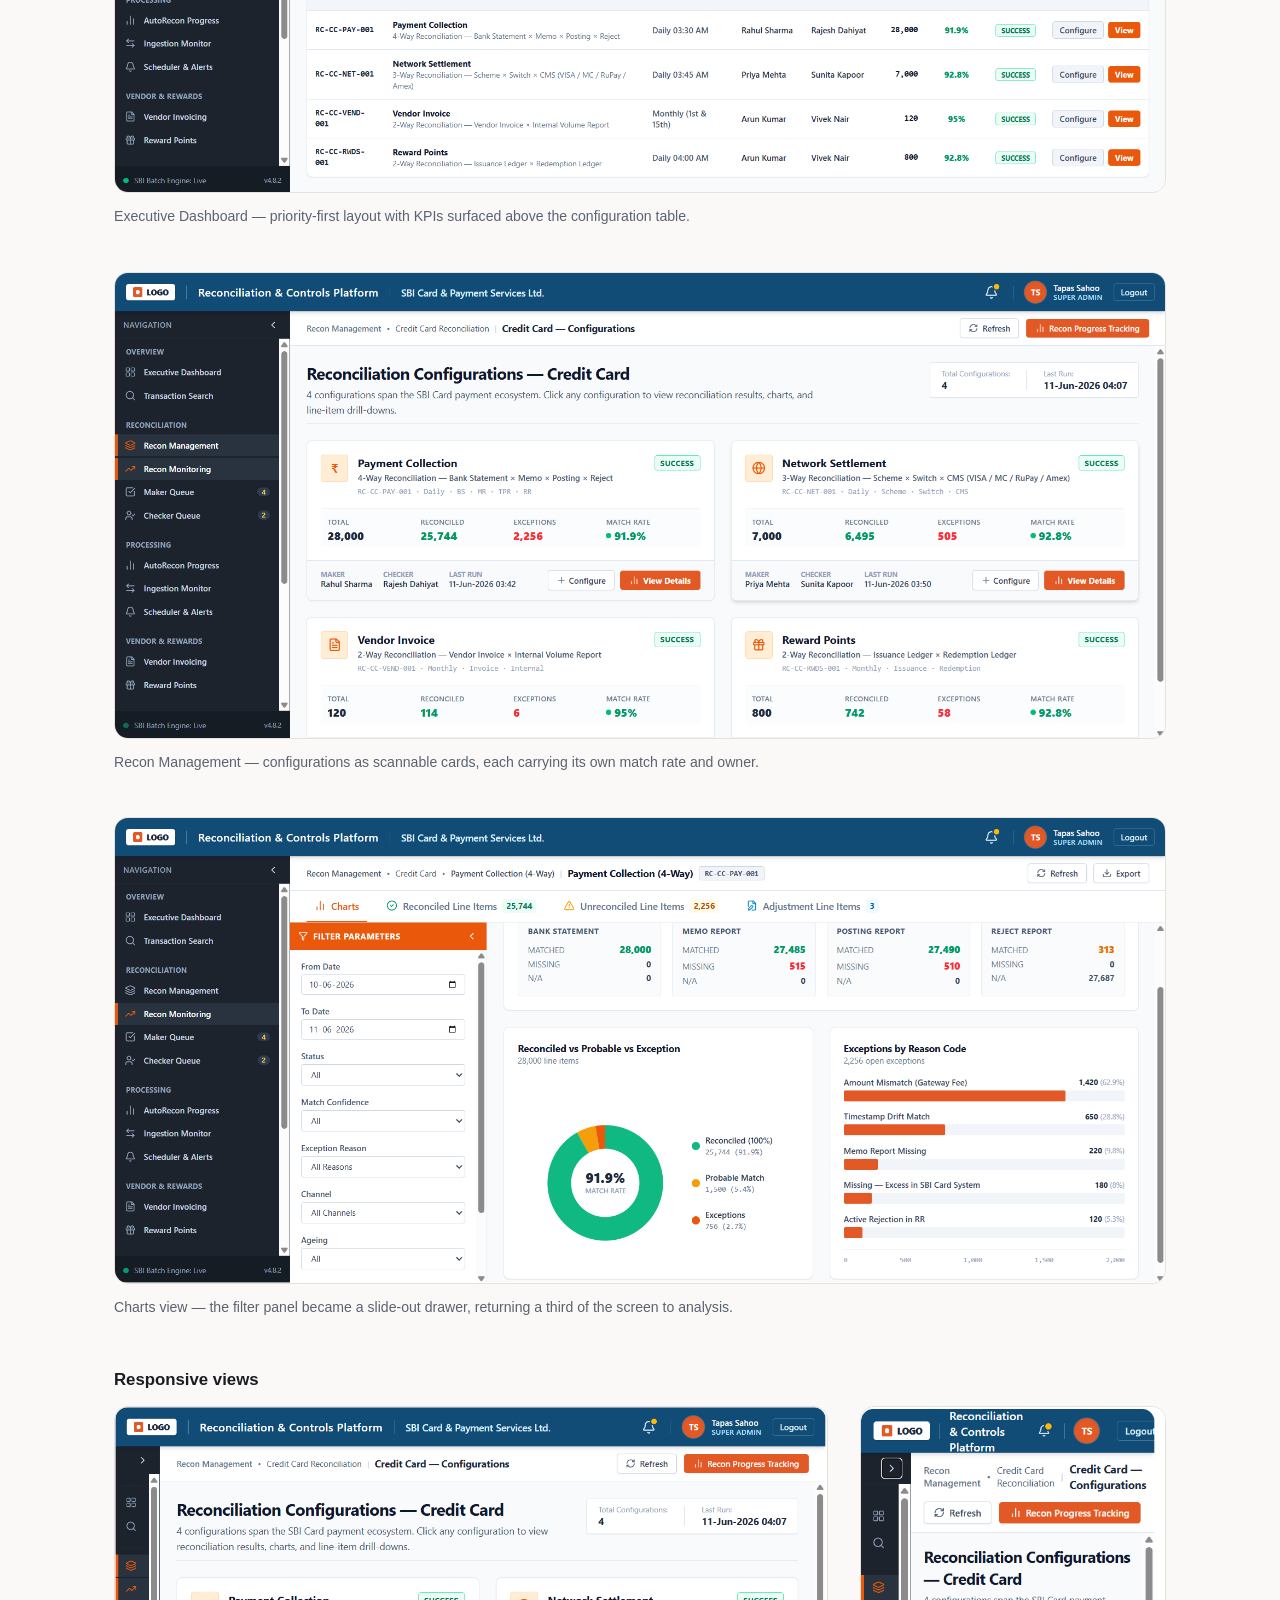
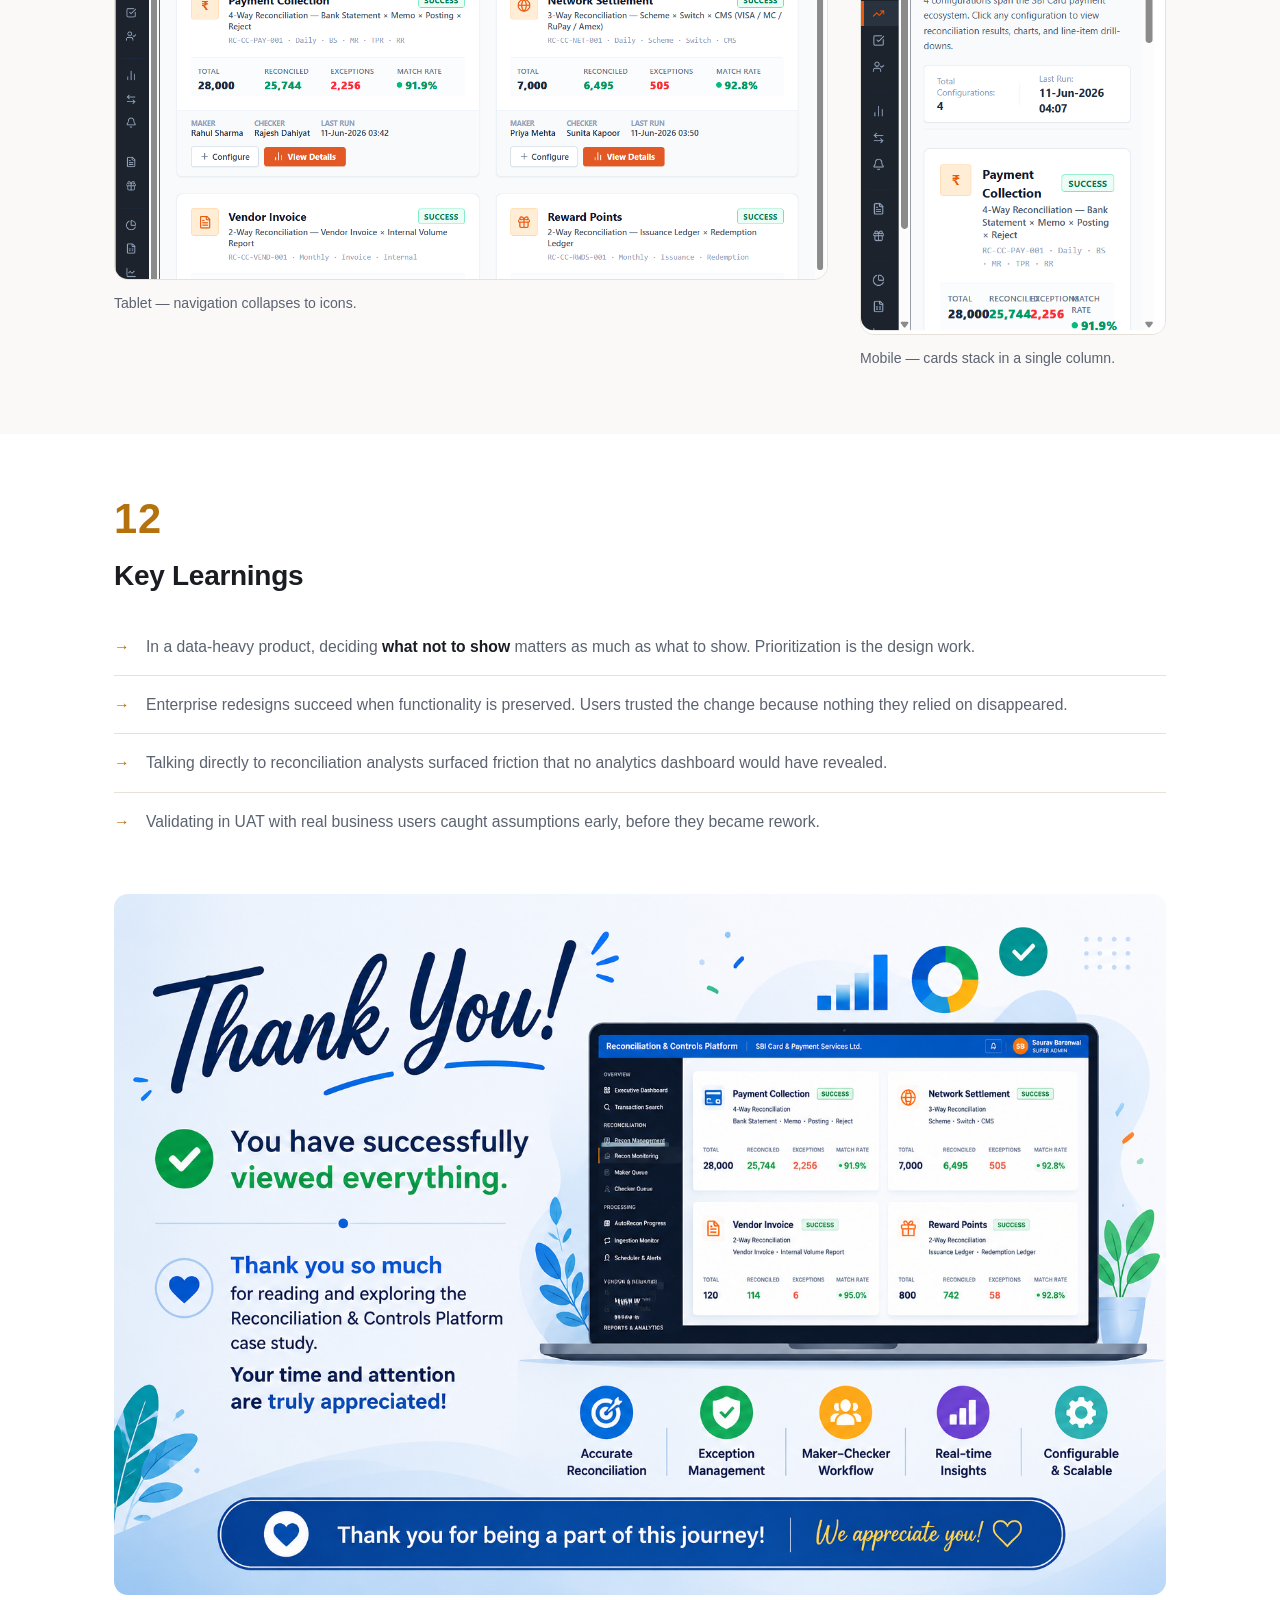
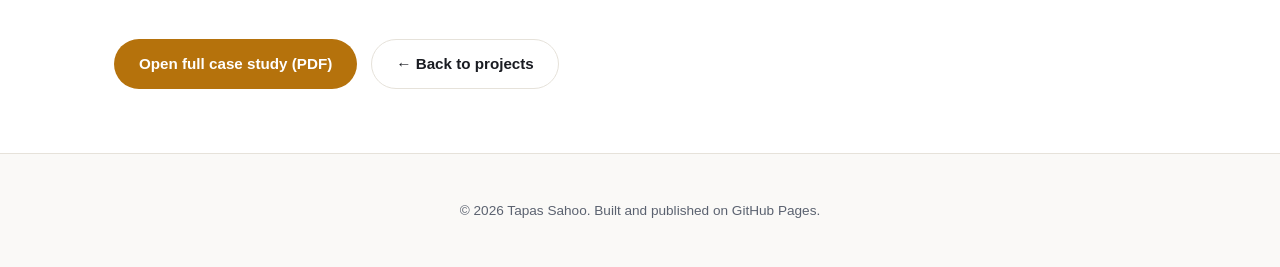
==== commit ef6d0752: "Retune case study figure scales and hero eyebrow Auto Recon diagram 70% to 84%, Breaking Legacy Barr" ====
--- a/sbi-recon-case-study.html
+++ b/sbi-recon-case-study.html
@@ -58,7 +58,7 @@
         approvals, and delivers real-time operational insights.
       </p>
 
-      <figure class="cs-figure cs-figure-compact">
+      <figure class="cs-figure cs-figure-scaled" style="--fig-scale: 84%">
         <a href="assets/recon/auto-recon.png" target="_blank" rel="noopener">
           <img src="assets/recon/auto-recon.png" alt="Auto Recon process pyramid showing Foundation, Acceleration, and Business Impact layers mapped to stakeholder value" loading="lazy">
         </a>
@@ -79,7 +79,7 @@
         efficiency are critical.
       </p>
 
-      <figure class="cs-figure">
+      <figure class="cs-figure cs-figure-scaled" style="--fig-scale: 70%">
         <a href="assets/recon/ownership.png" target="_blank" rel="noopener">
           <img src="assets/recon/ownership.png" alt="Platform pillars triangle: Automation, Intelligence, and Governance surrounding the Auto Recon process" loading="lazy">
         </a>
--- a/case-study.css
+++ b/case-study.css
@@ -21,6 +21,9 @@
 }
 
 .back-link:hover { color: var(--accent); }
+
+/* 50% larger than the shared .eyebrow in style.css (0.8rem) */
+.cs-hero .eyebrow { font-size: 1.2rem; }
 
 .cs-hero h1 {
   font-size: clamp(2rem, 4.5vw, 3rem);
@@ -121,13 +124,14 @@
 .cs-figure-thanks { margin-top: 44px; }
 .cs-figure-thanks img { border: none; }
 
-/* Diagram shown at reduced scale — full width on small screens */
-.cs-figure-compact img { max-width: 70%; }
-.cs-figure-compact figcaption { max-width: 70%; }
+/* Diagrams shown at reduced scale. Each figure sets its own --fig-scale;
+   below 860px they all revert to full width to stay readable. */
+.cs-figure-scaled img,
+.cs-figure-scaled figcaption { max-width: var(--fig-scale, 100%); }
 
 @media (max-width: 860px) {
-  .cs-figure-compact img,
-  .cs-figure-compact figcaption { max-width: 100%; }
+  .cs-figure-scaled img,
+  .cs-figure-scaled figcaption { max-width: 100%; }
 }
 
 /* Problem split */
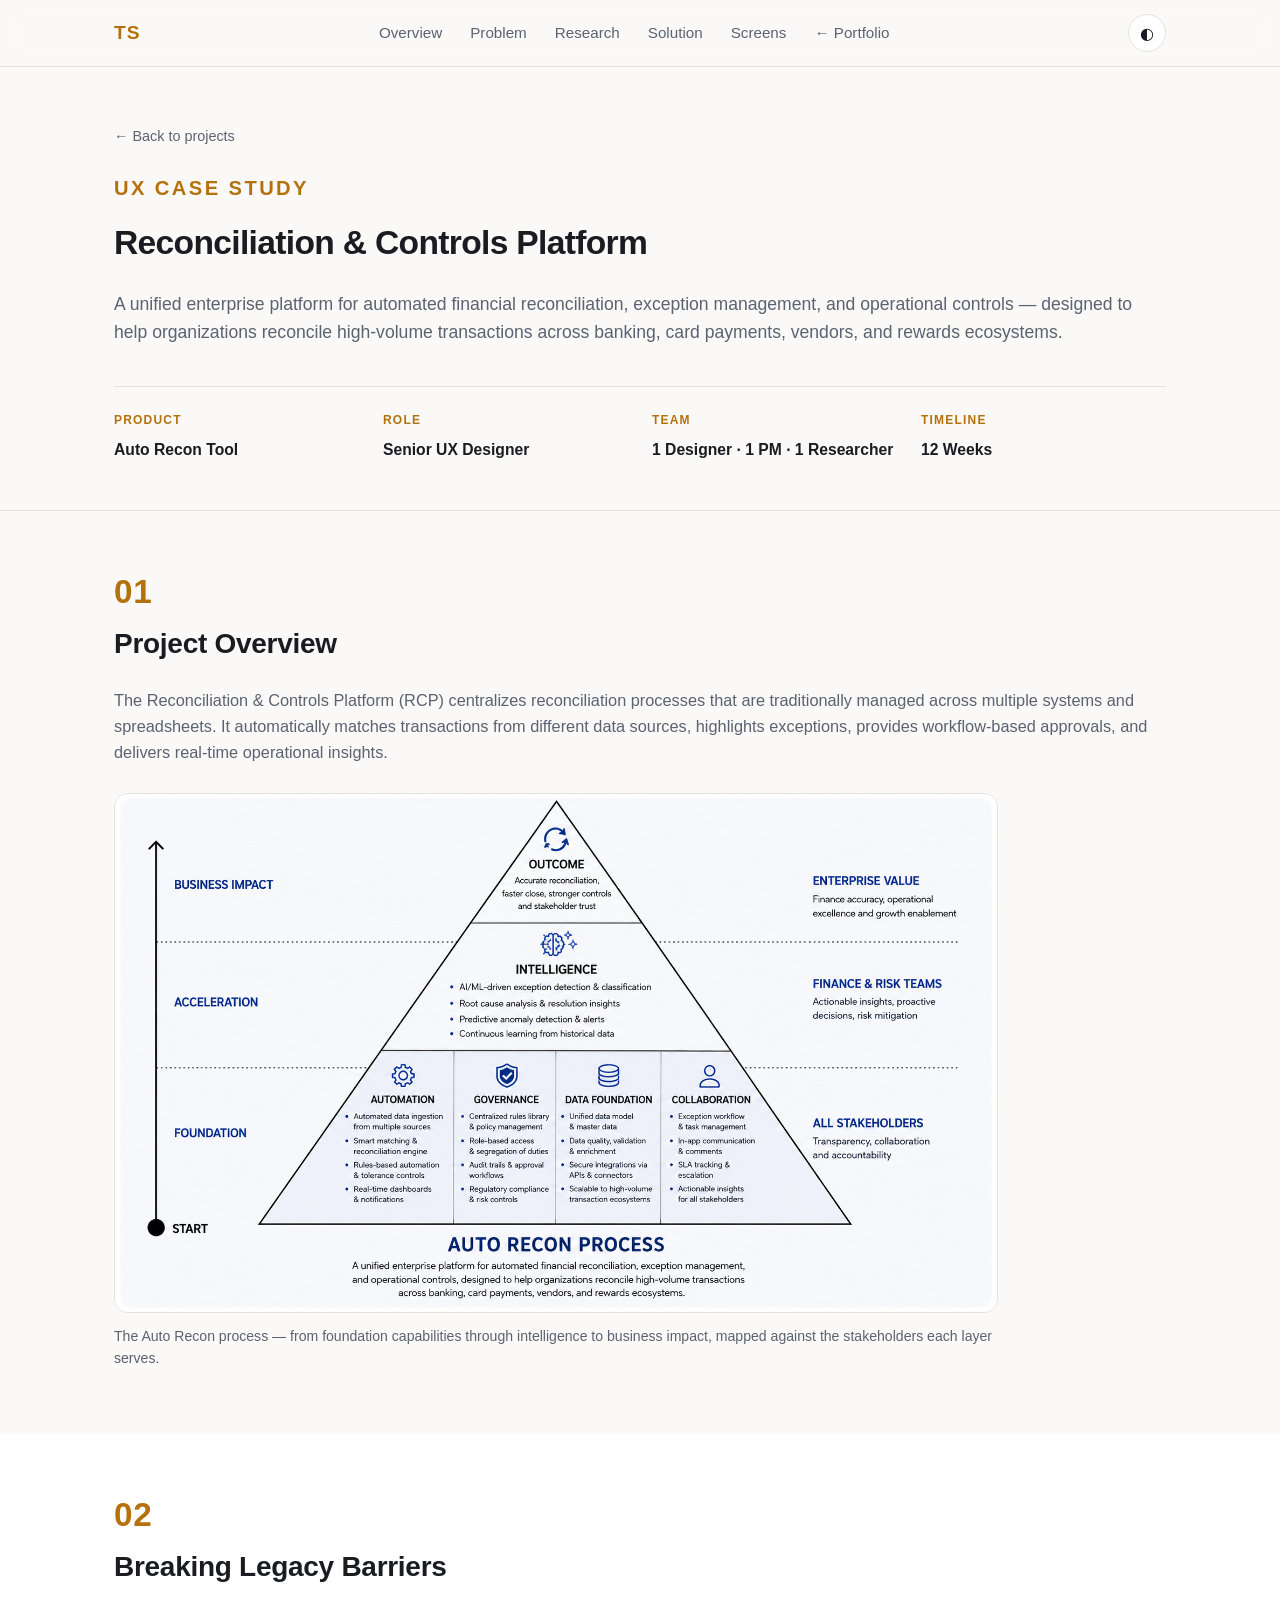
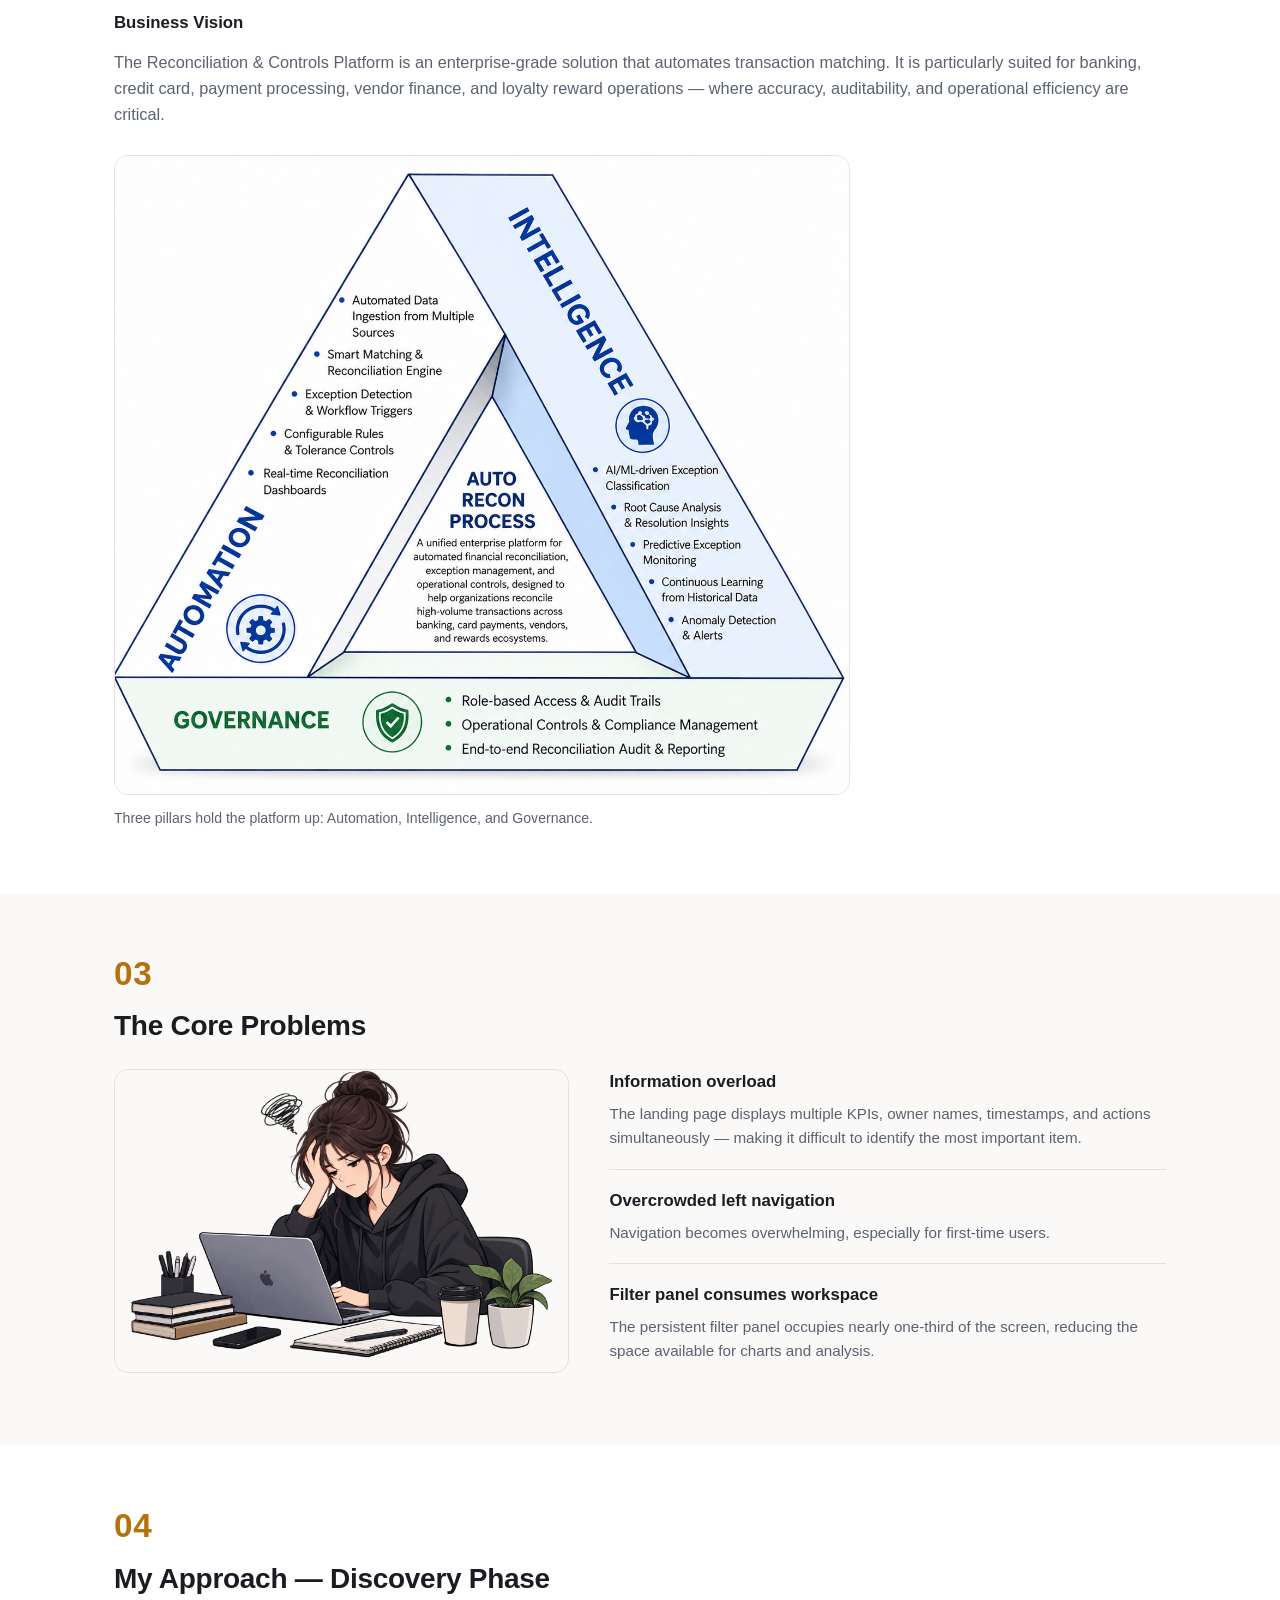
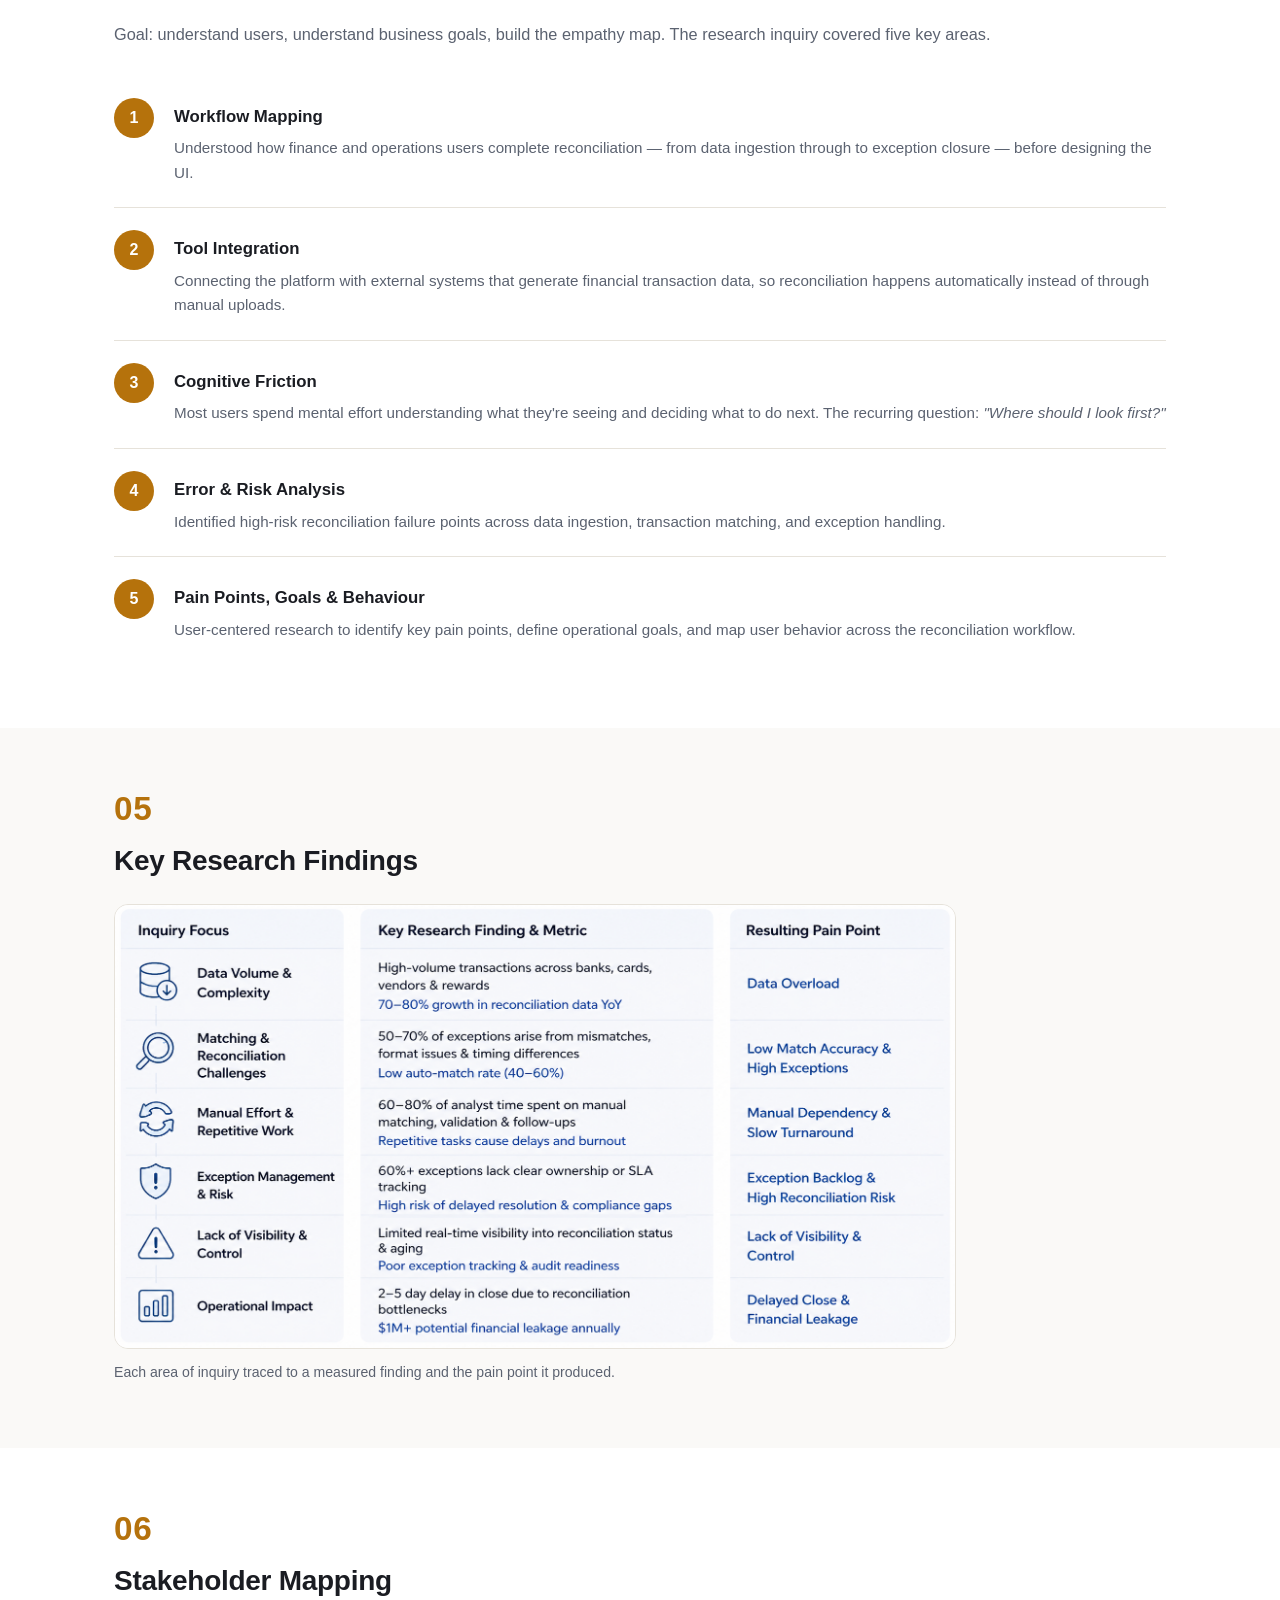
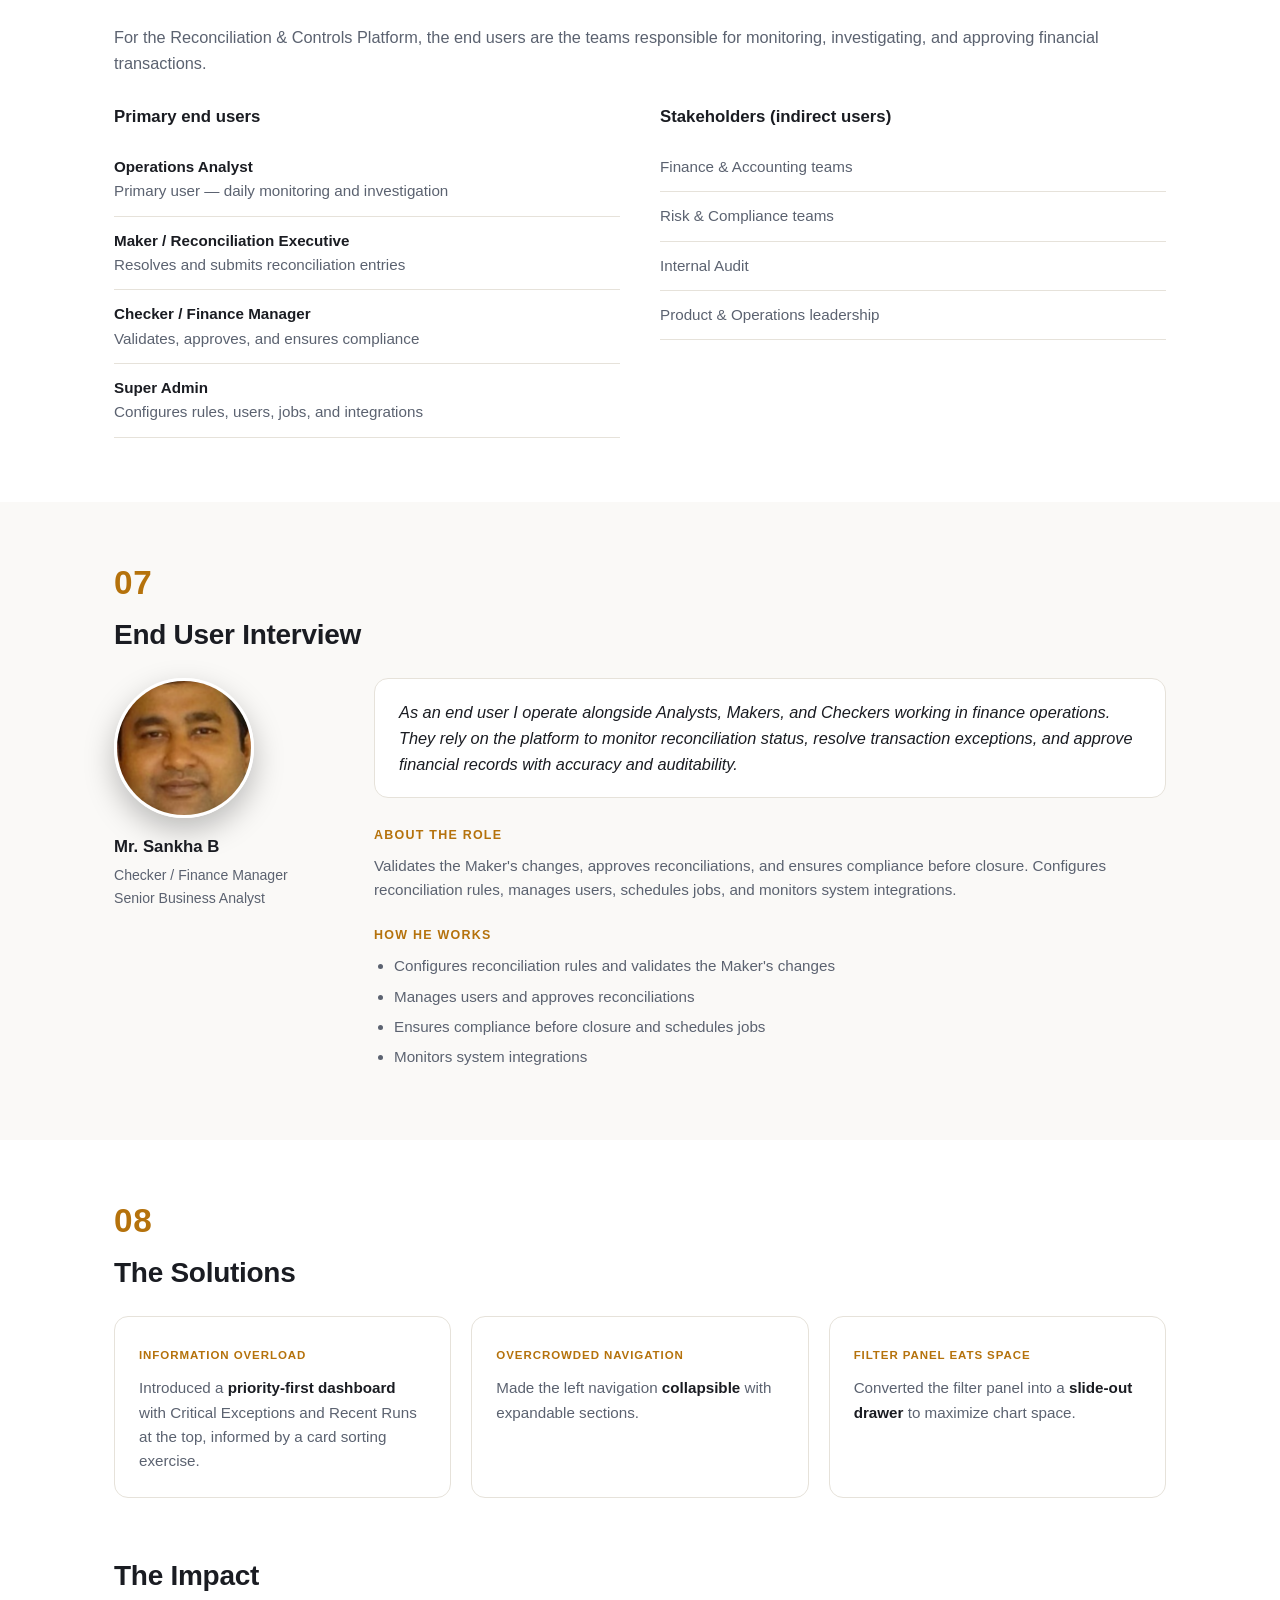
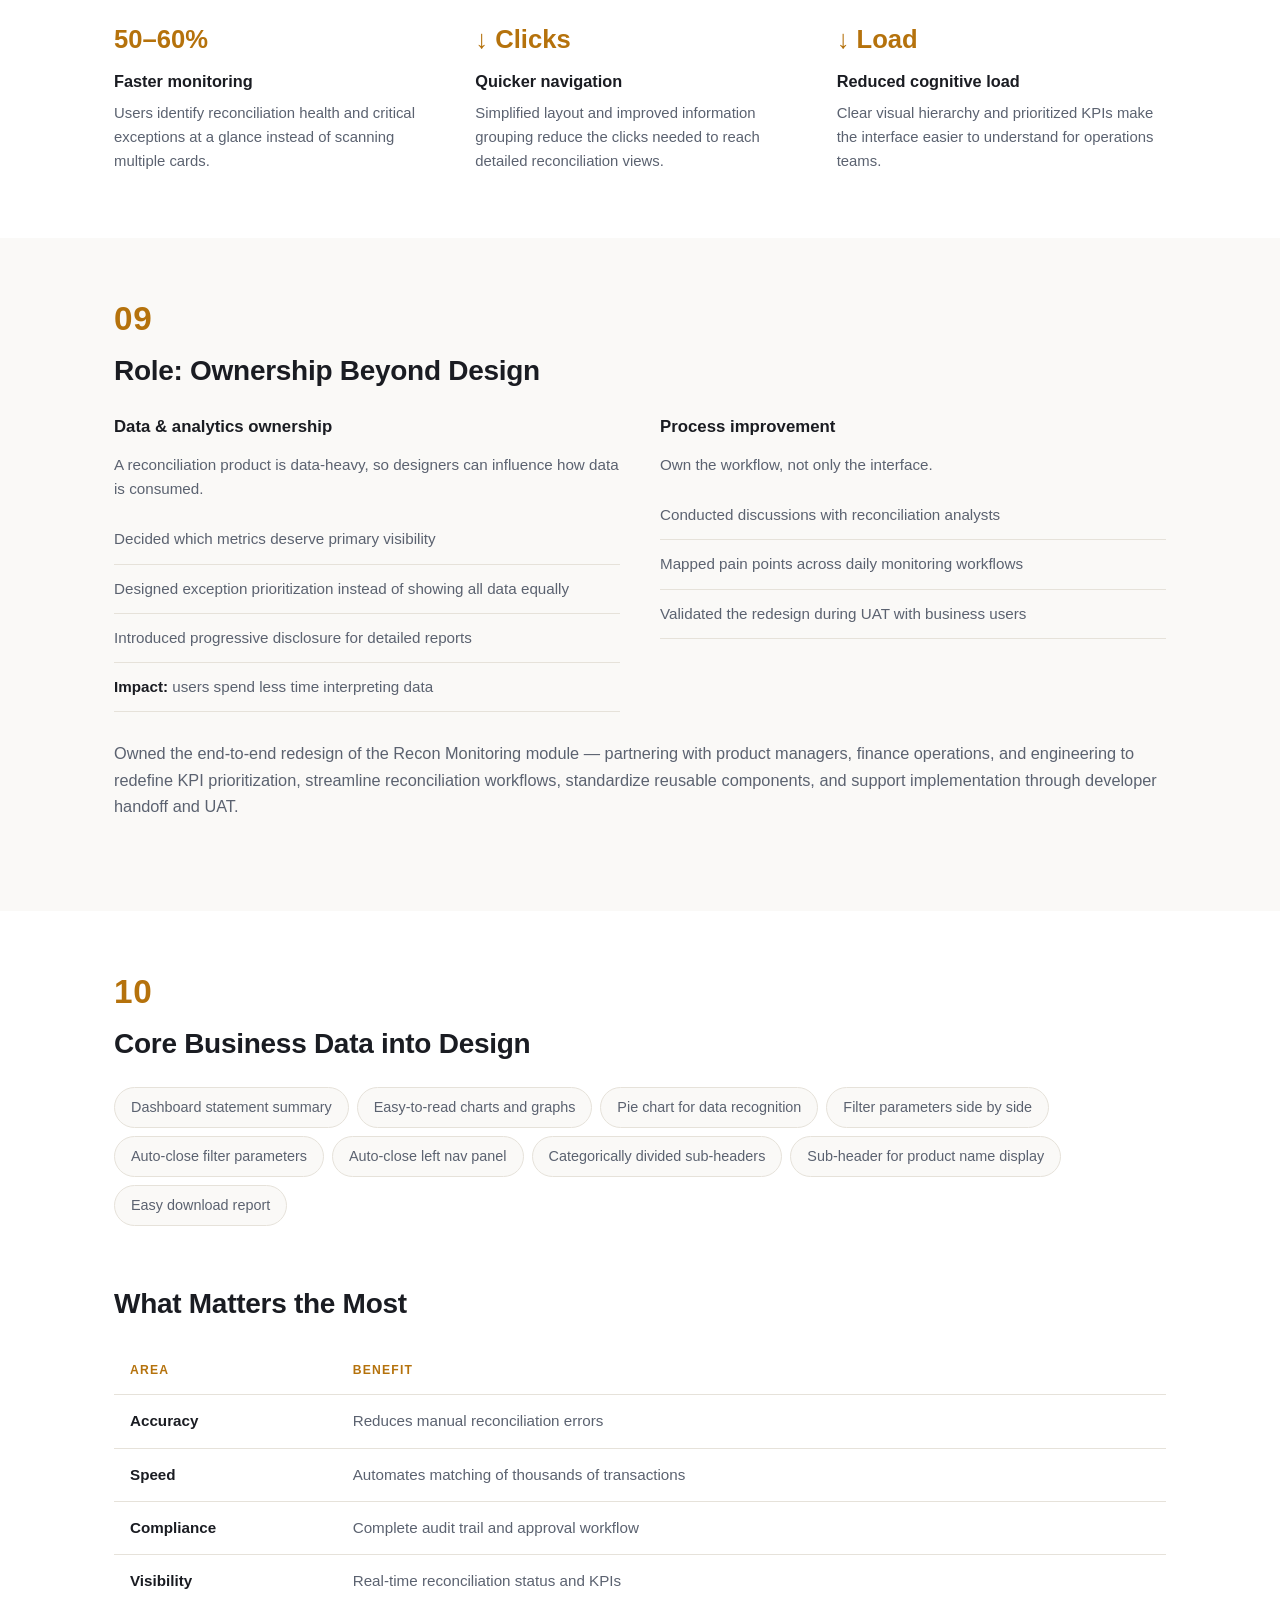
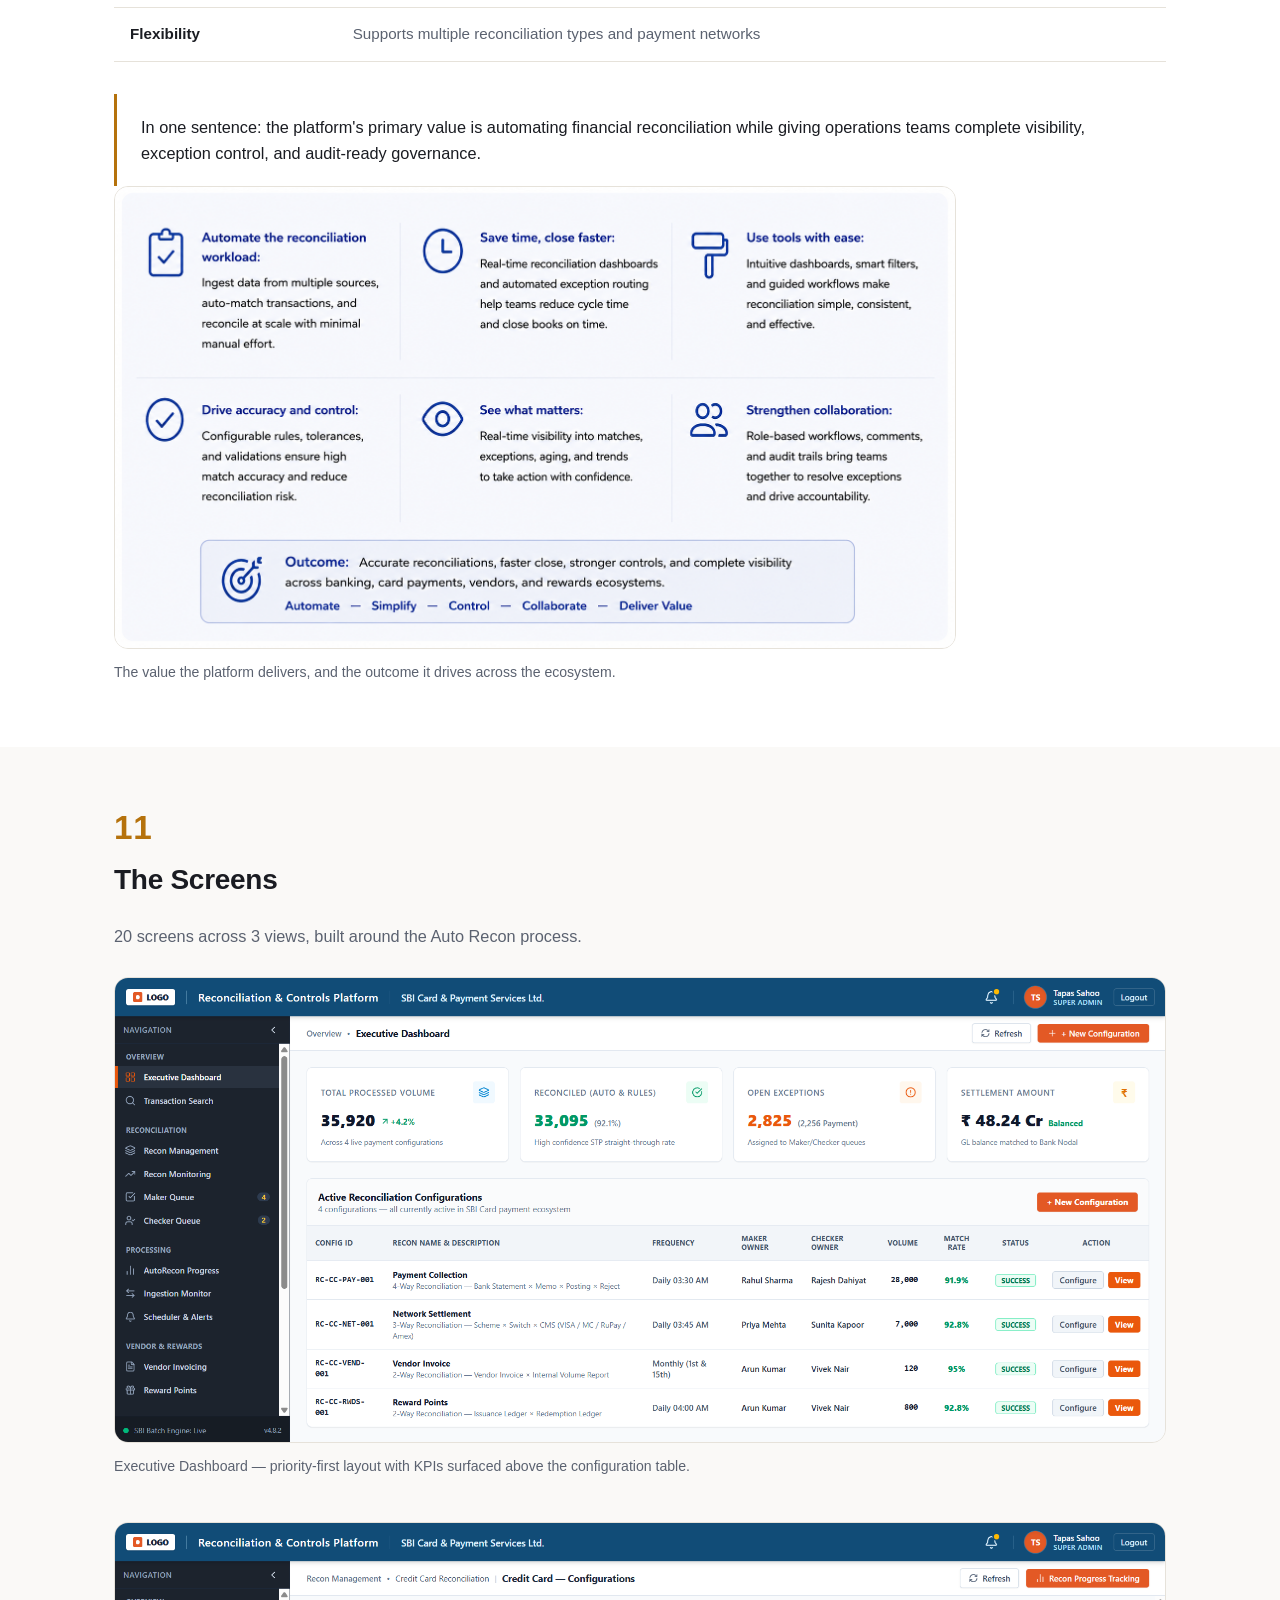
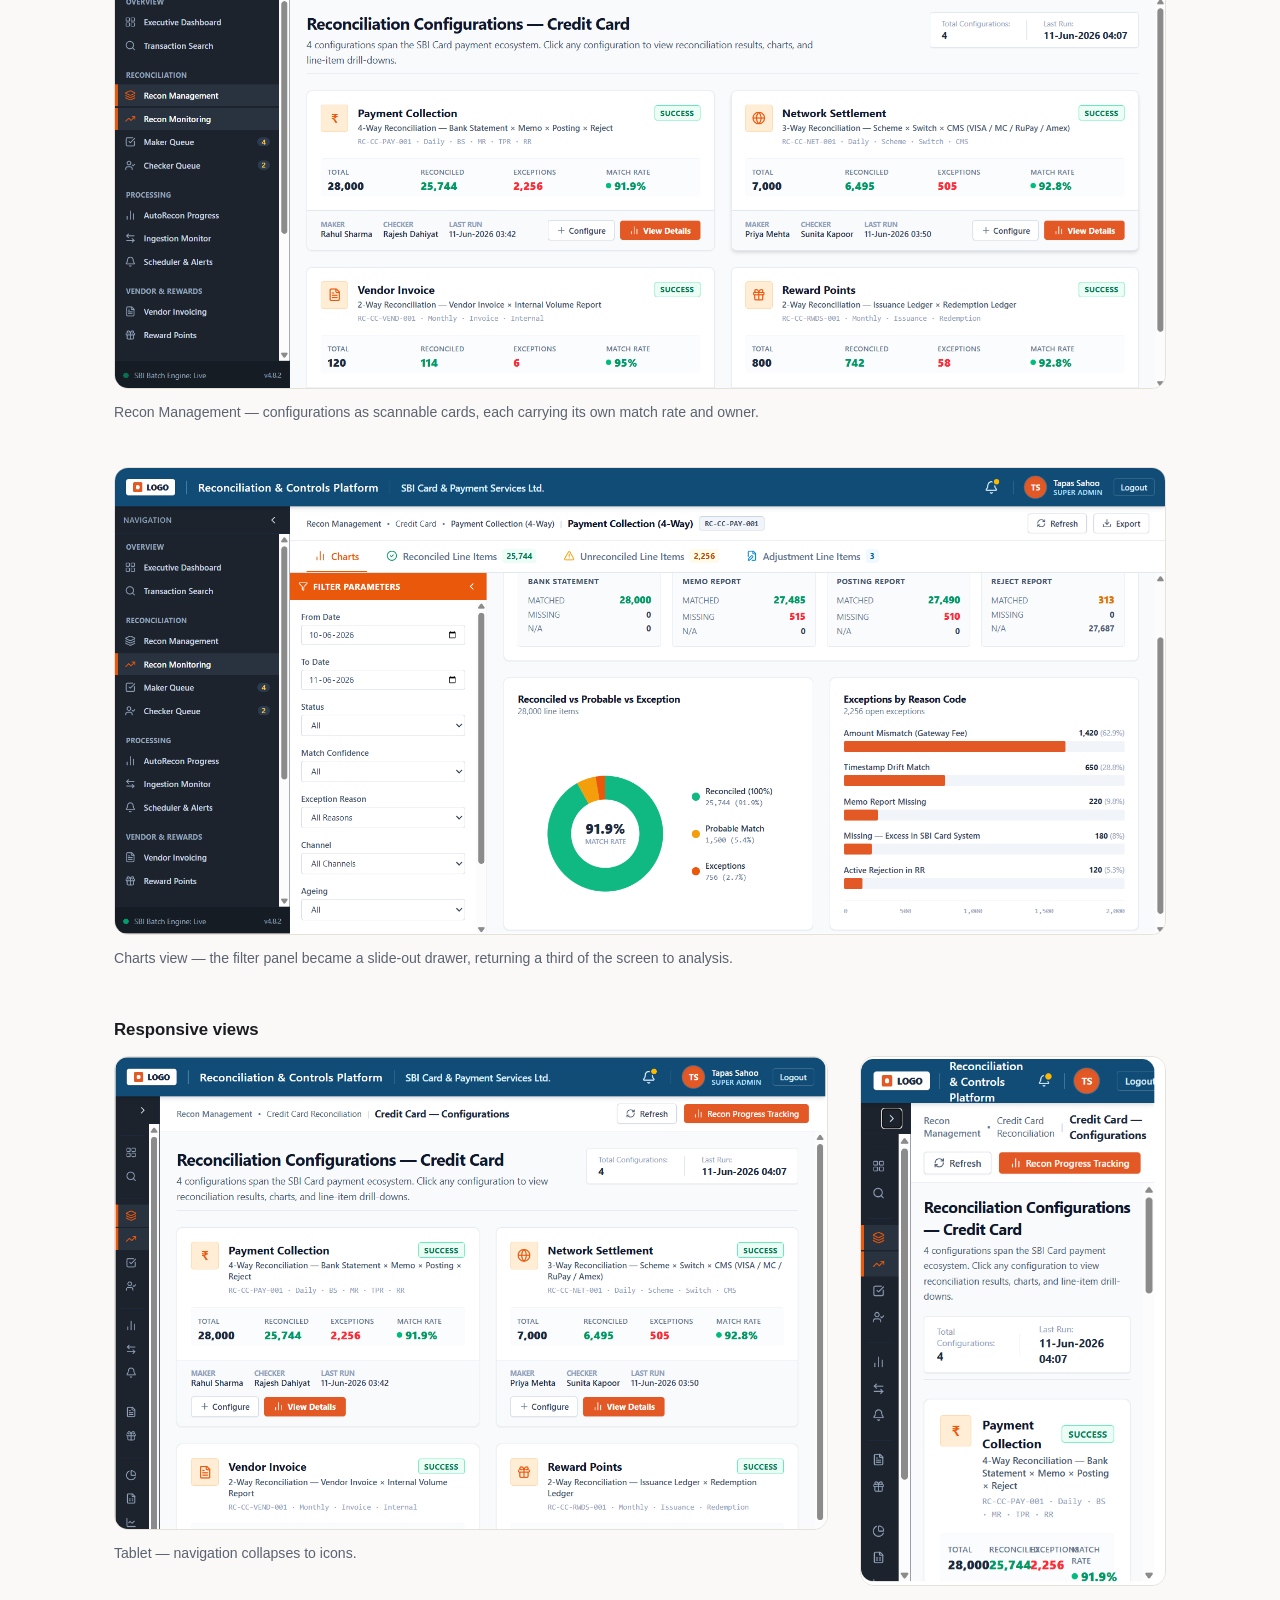
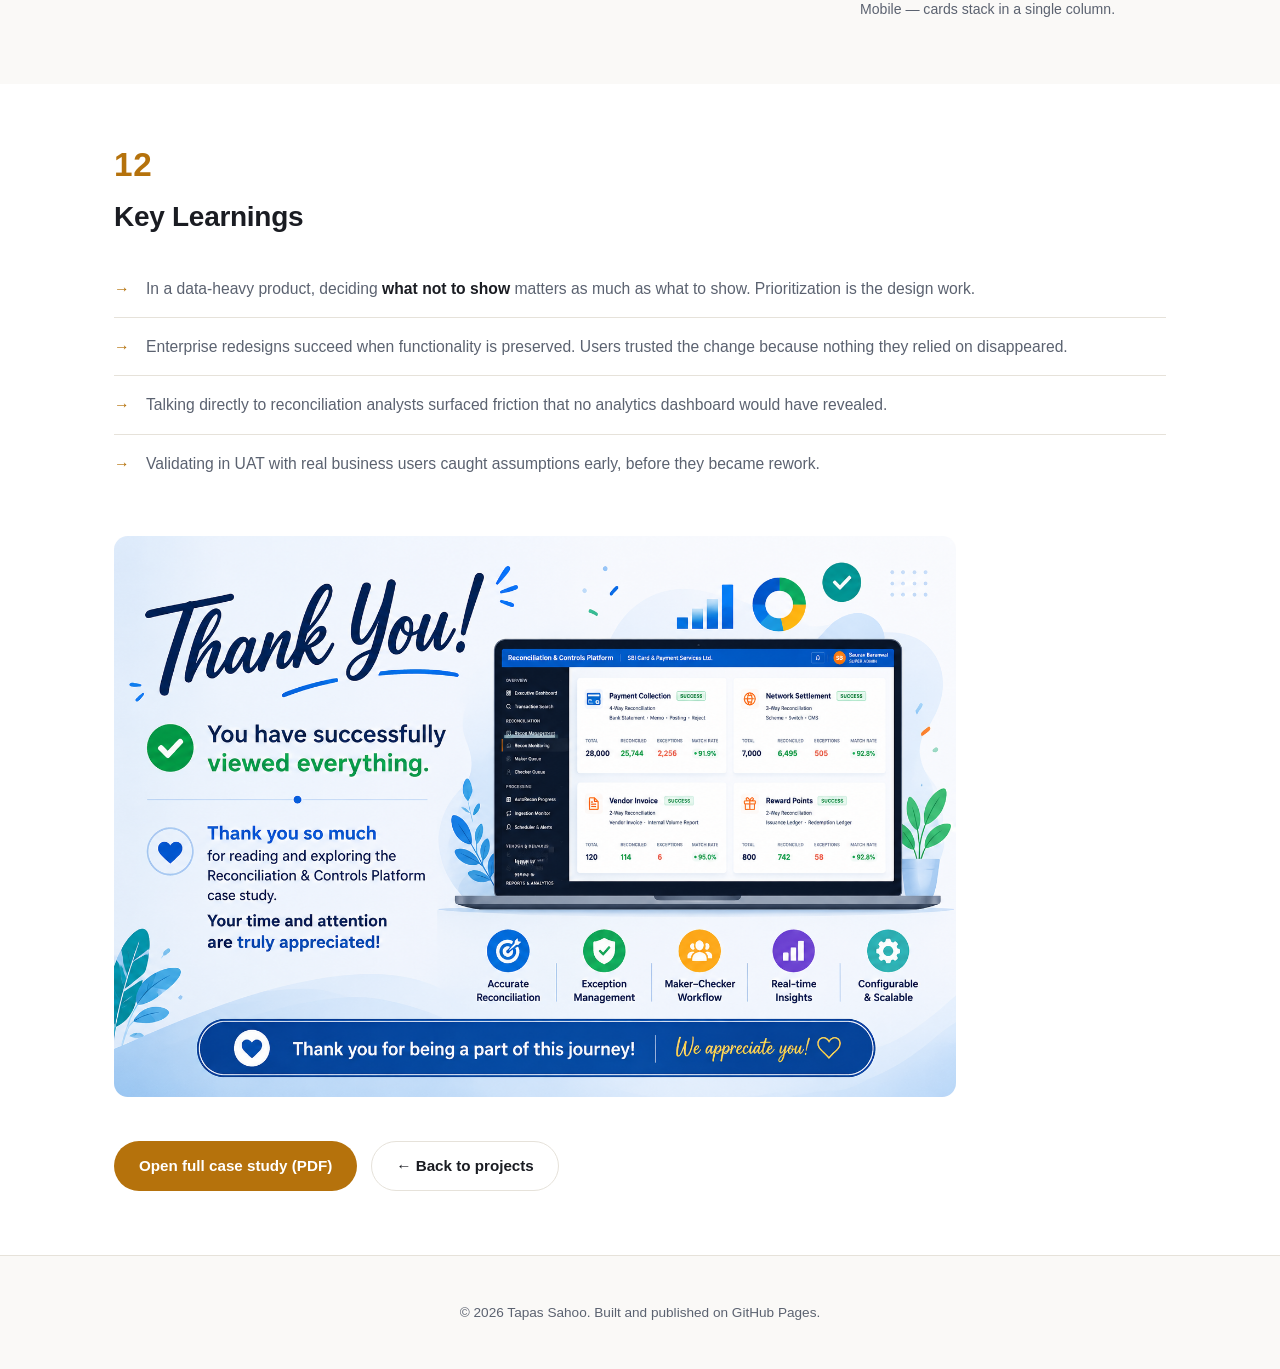
==== commit 8c24d9cc: "Scale down case study hero, section numbers, impact figures, and diagrams Co-Authored-By: Claude Opu" ====
--- a/sbi-recon-case-study.html
+++ b/sbi-recon-case-study.html
@@ -166,7 +166,7 @@
       <span class="cs-num">05</span>
       <h2>Key Research Findings</h2>
 
-      <figure class="cs-figure">
+      <figure class="cs-figure cs-figure-scaled" style="--fig-scale: 80%">
         <a href="assets/recon/key-findings.png" target="_blank" rel="noopener">
           <img src="assets/recon/key-findings.png" alt="Research findings table mapping inquiry focus to key metrics and the resulting pain point" loading="lazy">
         </a>
@@ -349,7 +349,7 @@
         operations teams complete visibility, exception control, and audit-ready governance.
       </p>
 
-      <figure class="cs-figure">
+      <figure class="cs-figure cs-figure-scaled" style="--fig-scale: 80%">
         <a href="assets/recon/stakeholders.png" target="_blank" rel="noopener">
           <img src="assets/recon/stakeholders.png" alt="Six platform benefits with an outcome summary: automate, simplify, control, collaborate, deliver value" loading="lazy">
         </a>
@@ -414,7 +414,7 @@
         <li>Validating in UAT with real business users caught assumptions early, before they became rework.</li>
       </ul>
 
-      <figure class="cs-figure cs-figure-thanks">
+      <figure class="cs-figure cs-figure-thanks cs-figure-scaled" style="--fig-scale: 80%">
         <img src="assets/recon/thank-you.png" alt="Thank you card summarizing the Reconciliation and Controls Platform case study" loading="lazy">
       </figure>
 
--- a/case-study.css
+++ b/case-study.css
@@ -22,11 +22,11 @@
 
 .back-link:hover { color: var(--accent); }
 
-/* 50% larger than the shared .eyebrow in style.css (0.8rem) */
-.cs-hero .eyebrow { font-size: 1.2rem; }
+/* Scaled up from the shared .eyebrow in style.css (0.8rem) */
+.cs-hero .eyebrow { font-size: 1.26rem; }
 
 .cs-hero h1 {
-  font-size: clamp(2rem, 4.5vw, 3rem);
+  font-size: clamp(1.4rem, 3.15vw, 2.1rem);
   font-weight: 800;
   letter-spacing: -0.02em;
   margin: 0 0 20px;
@@ -68,7 +68,7 @@
 .cs-num {
   display: block;
   color: var(--accent);
-  font-size: 2.6rem;
+  font-size: 2.08rem;
   font-weight: 800;
   line-height: 1;
   letter-spacing: 0.02em;
@@ -273,7 +273,7 @@
 
 .impact-num {
   display: block;
-  font-size: 2rem;
+  font-size: 1.6rem;
   font-weight: 800;
   color: var(--accent);
   margin-bottom: 8px;
